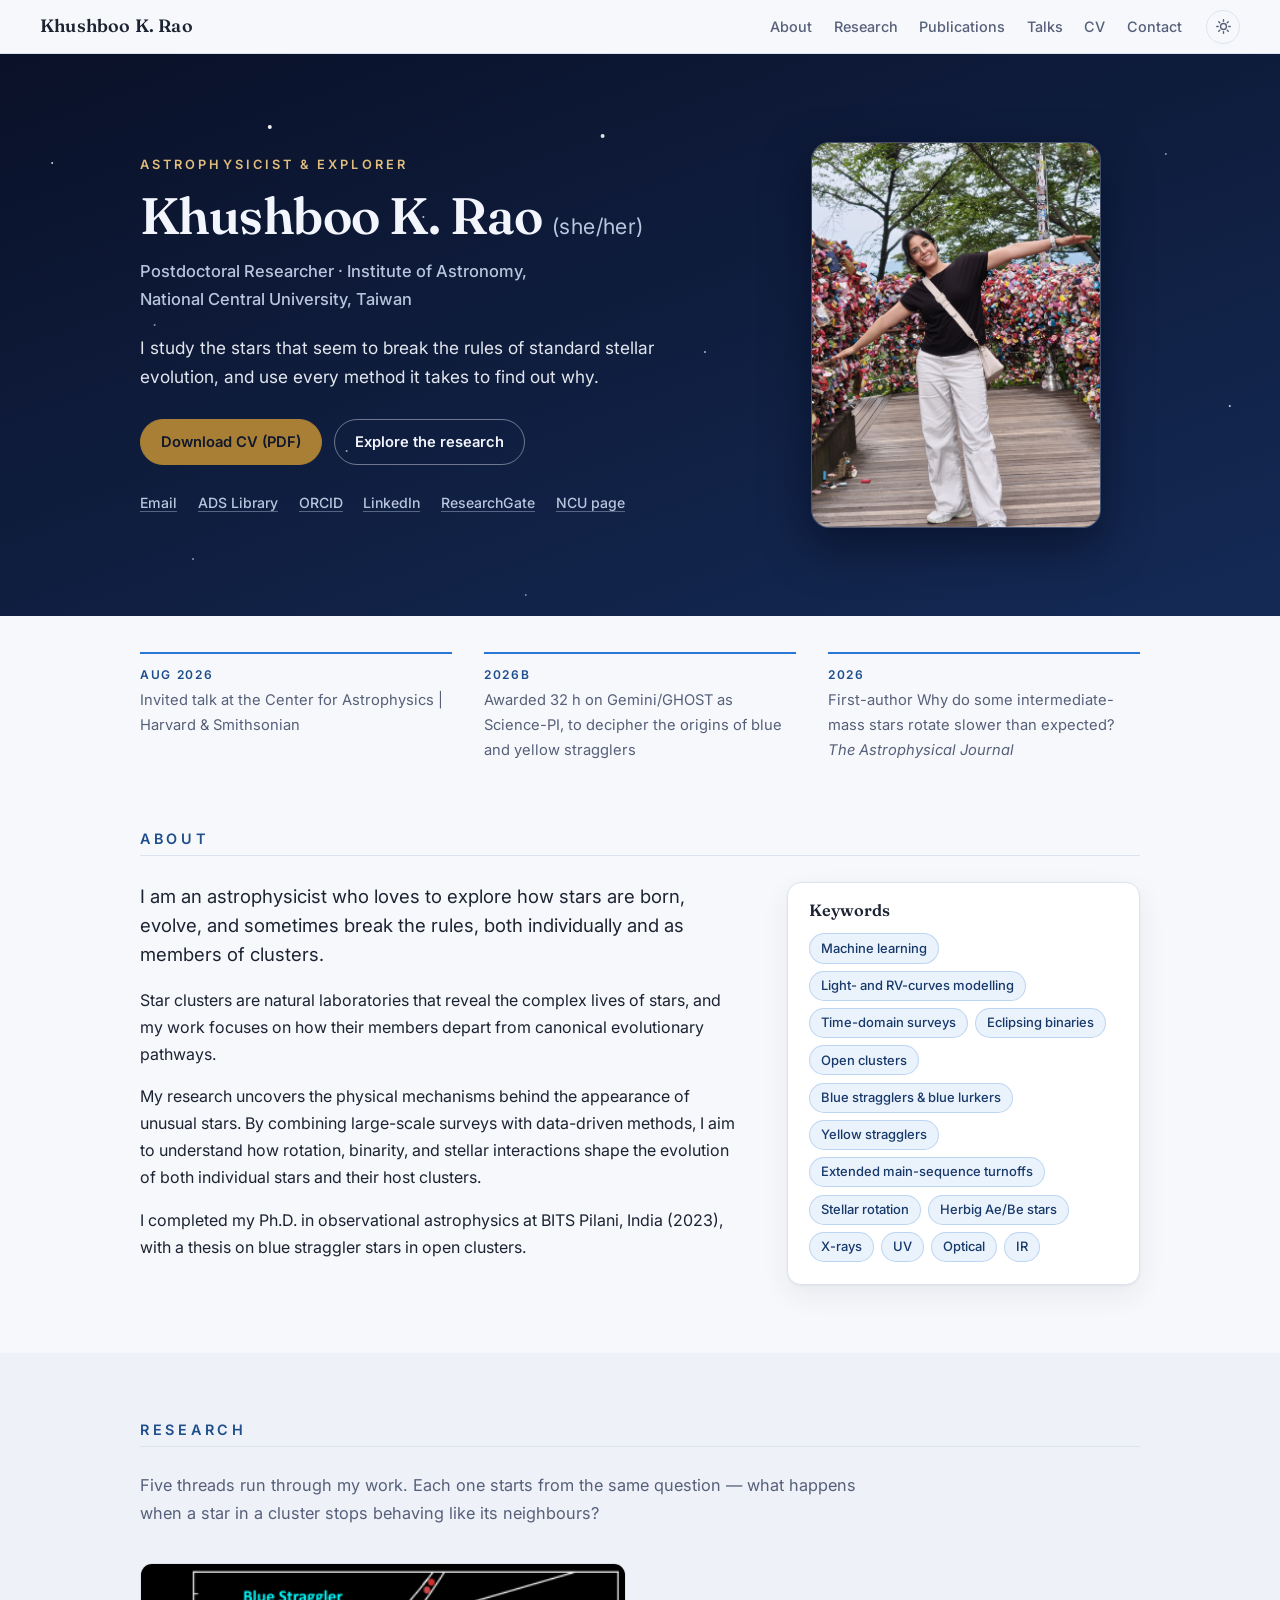
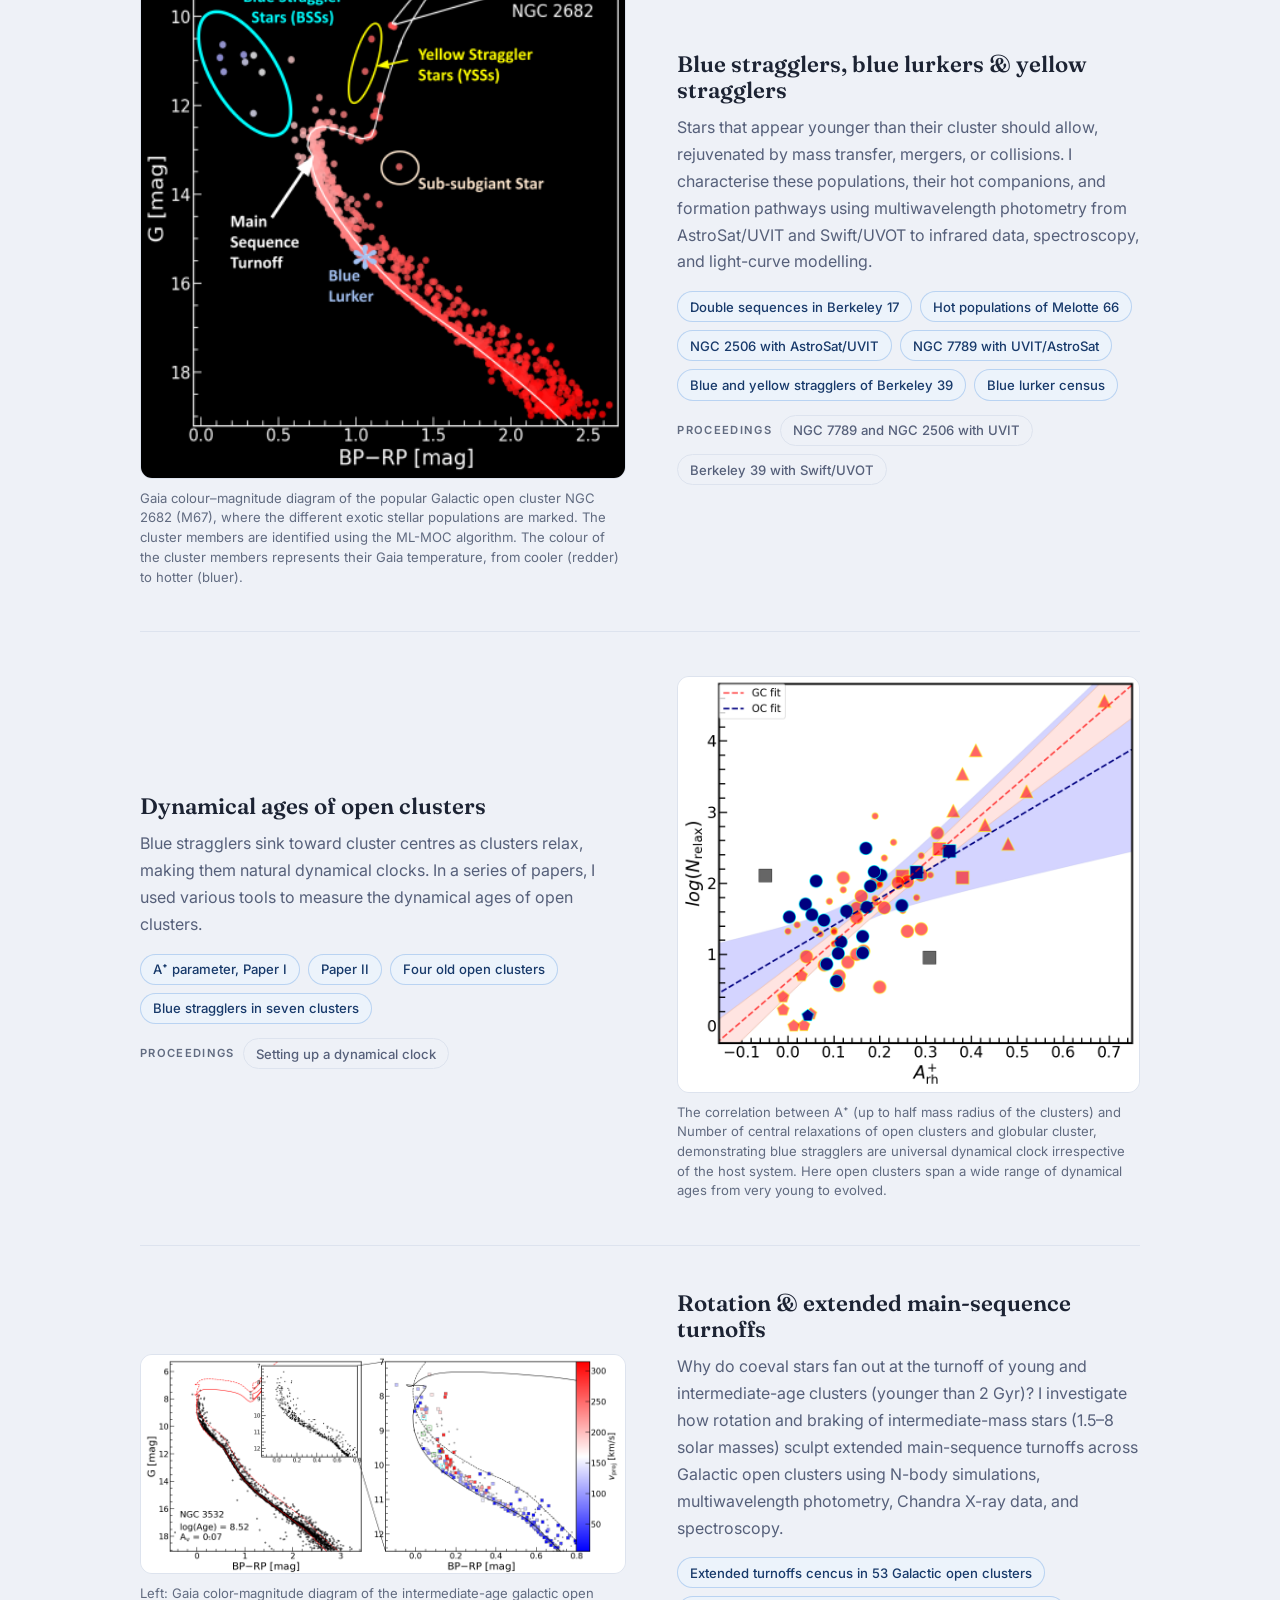
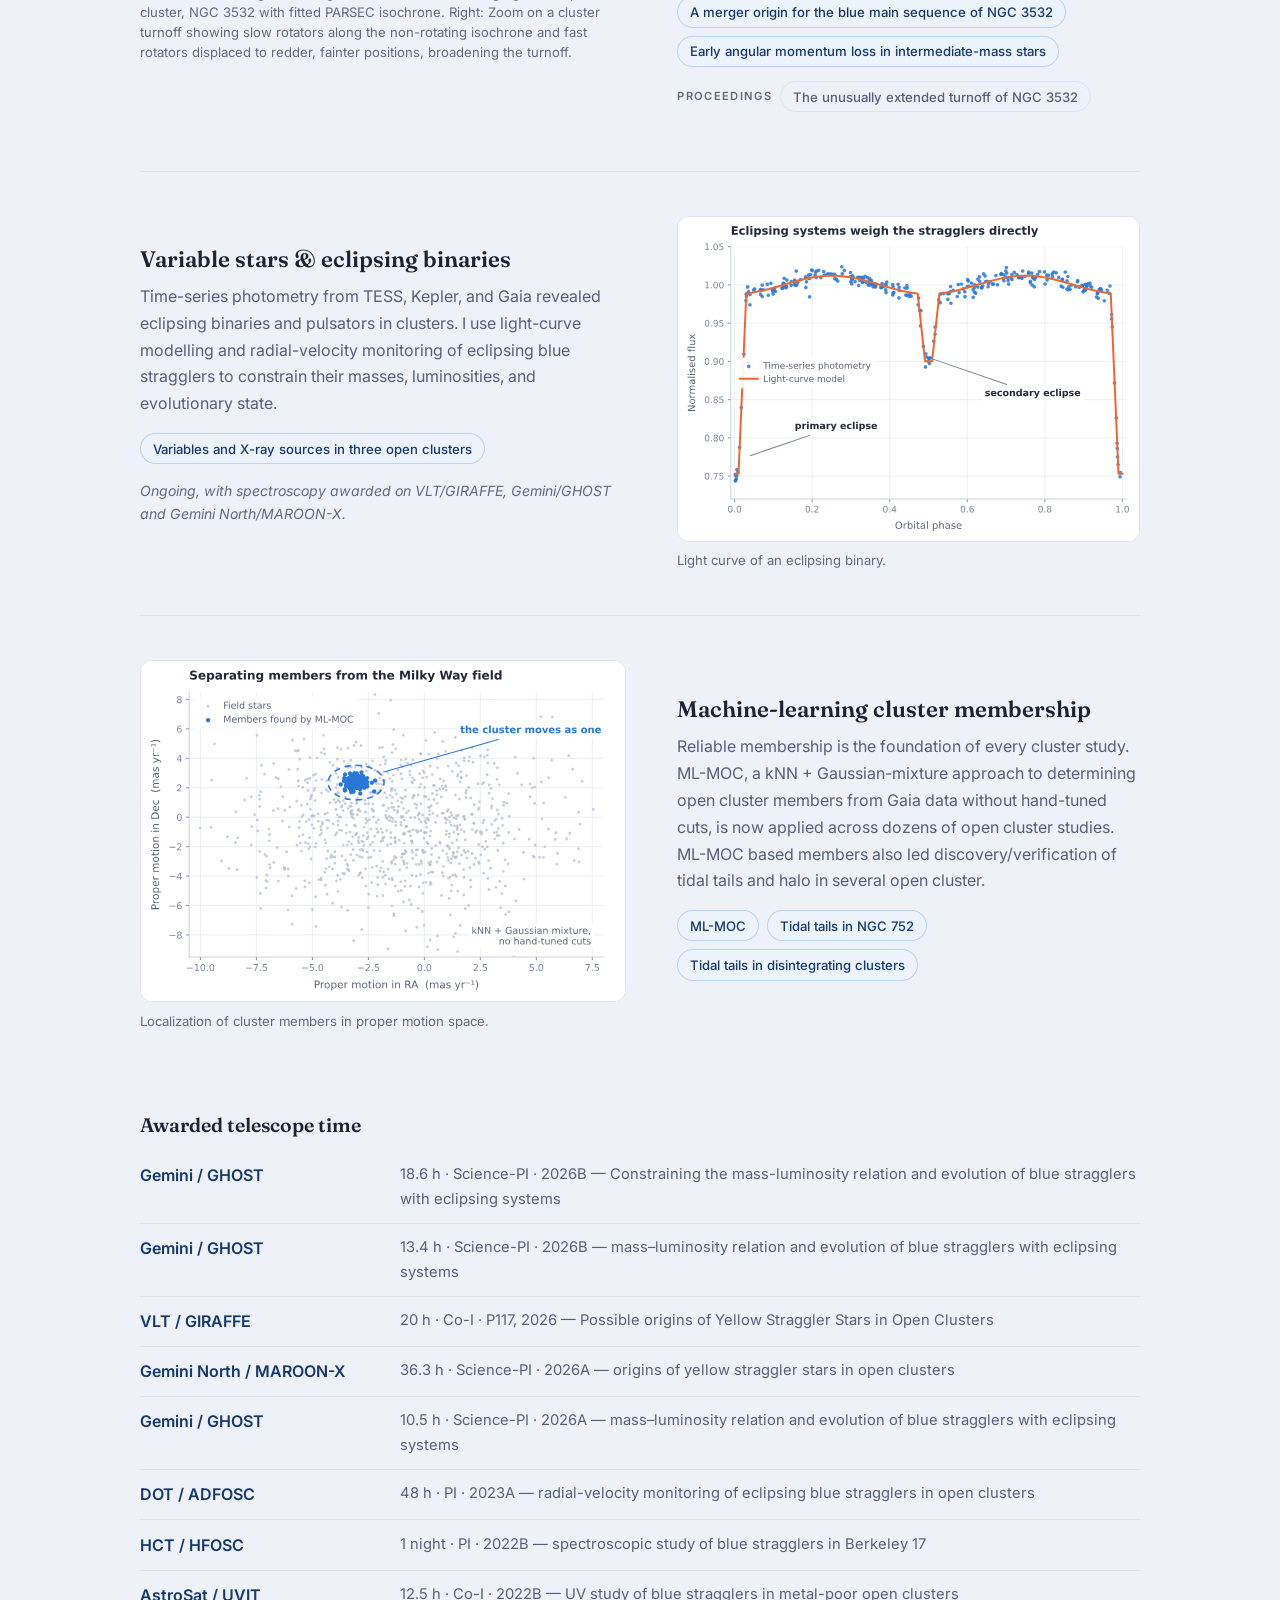
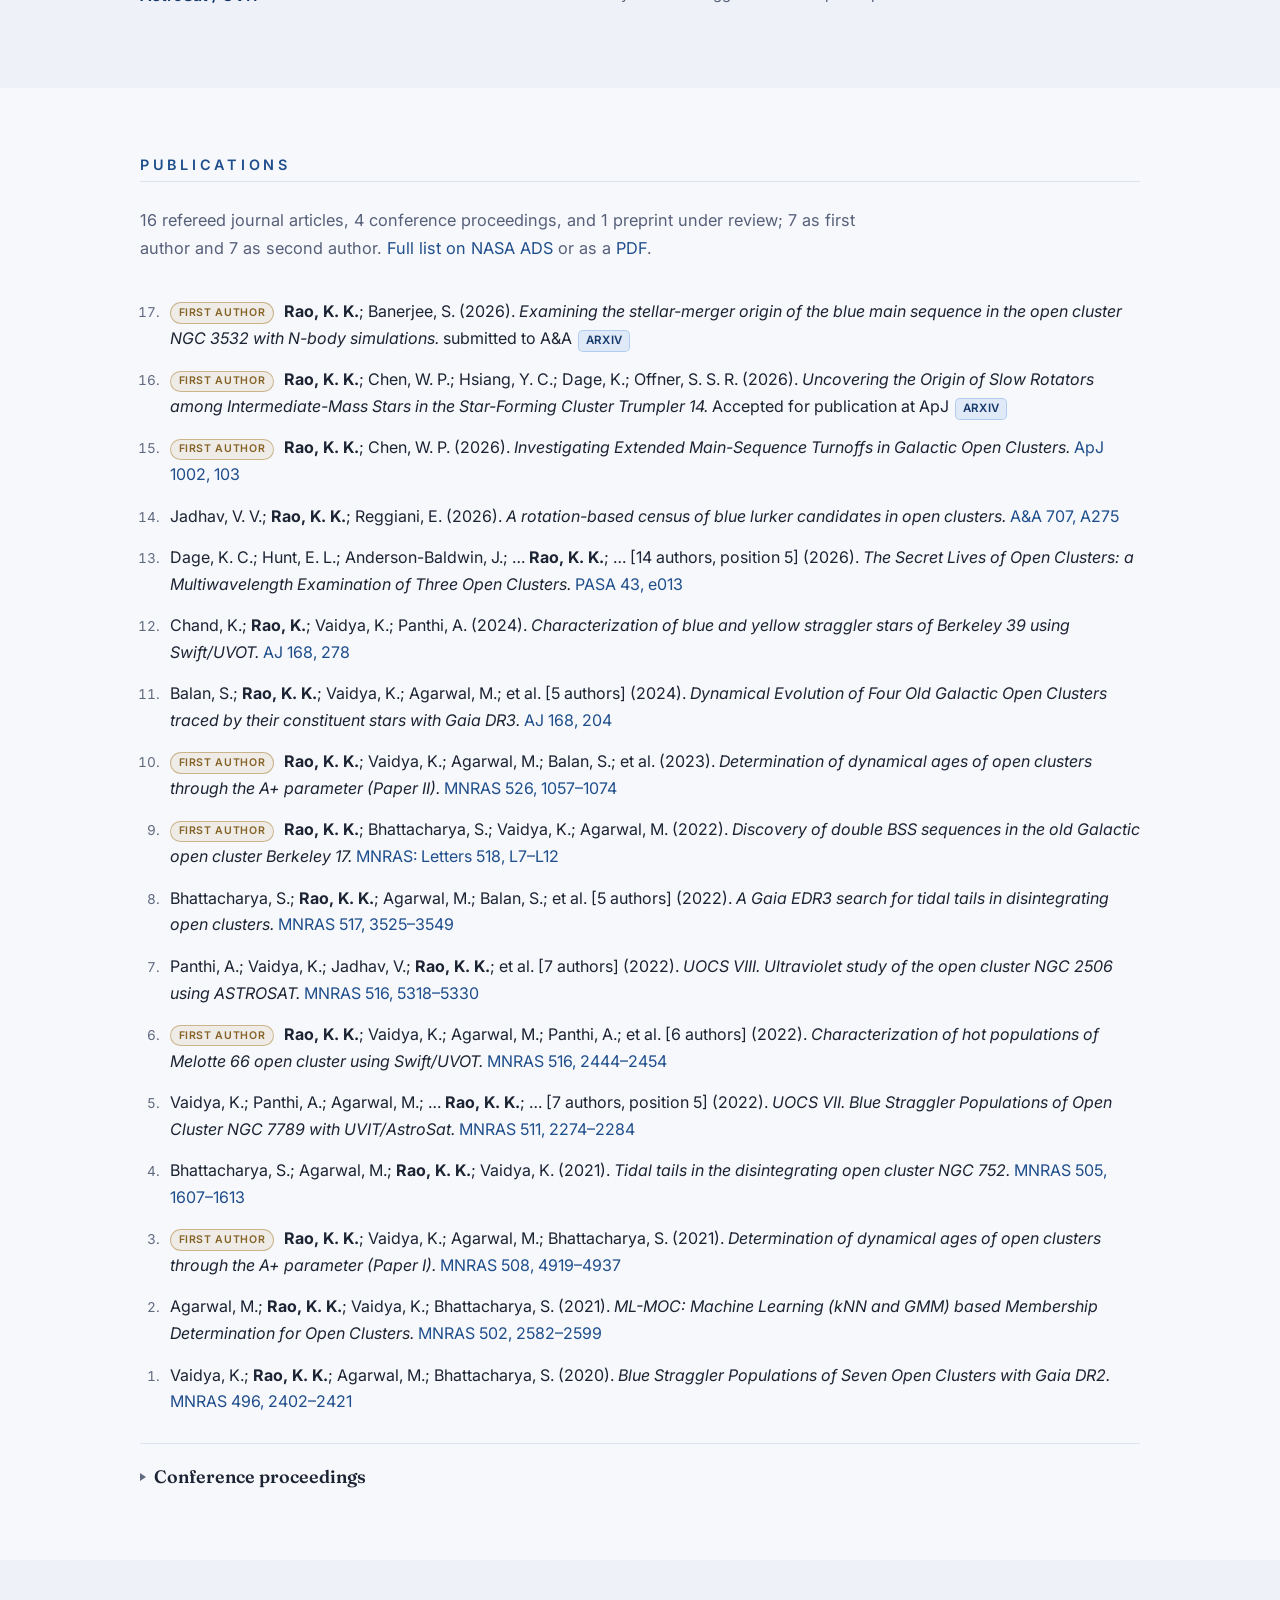
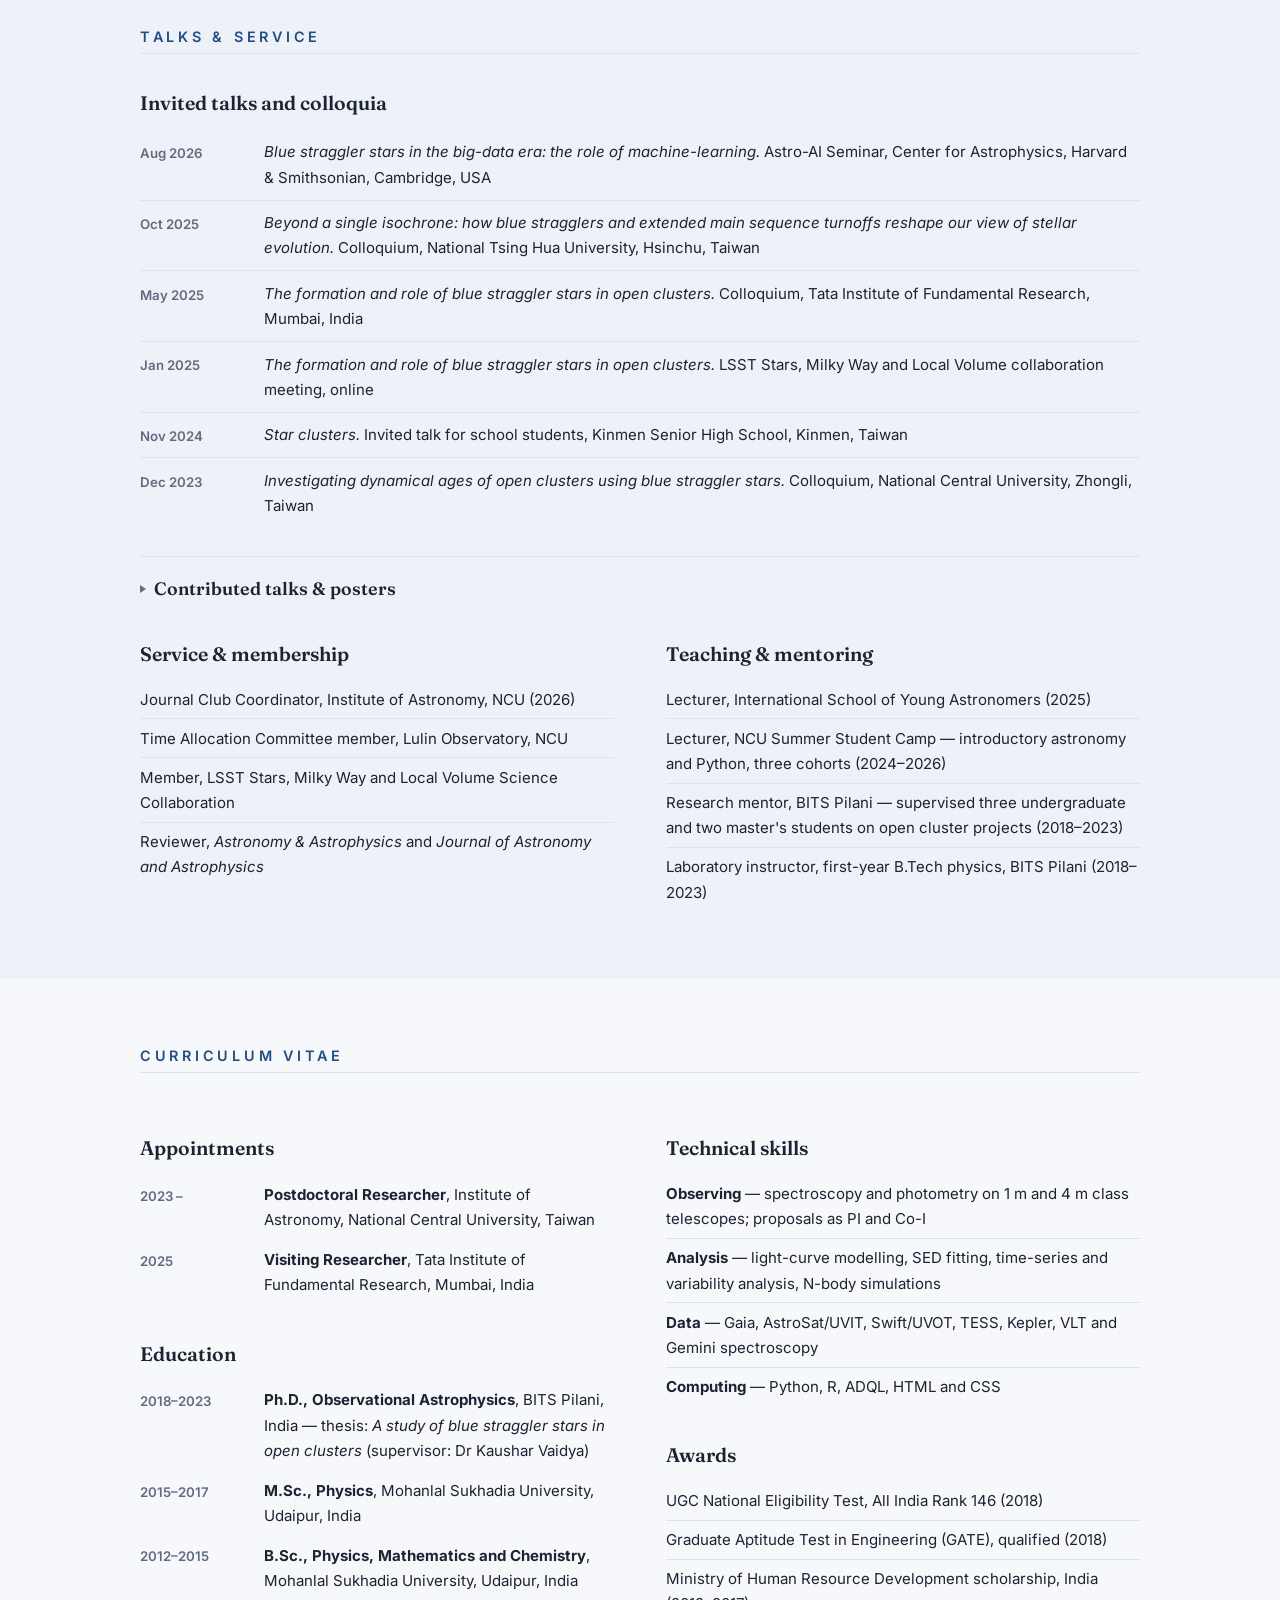
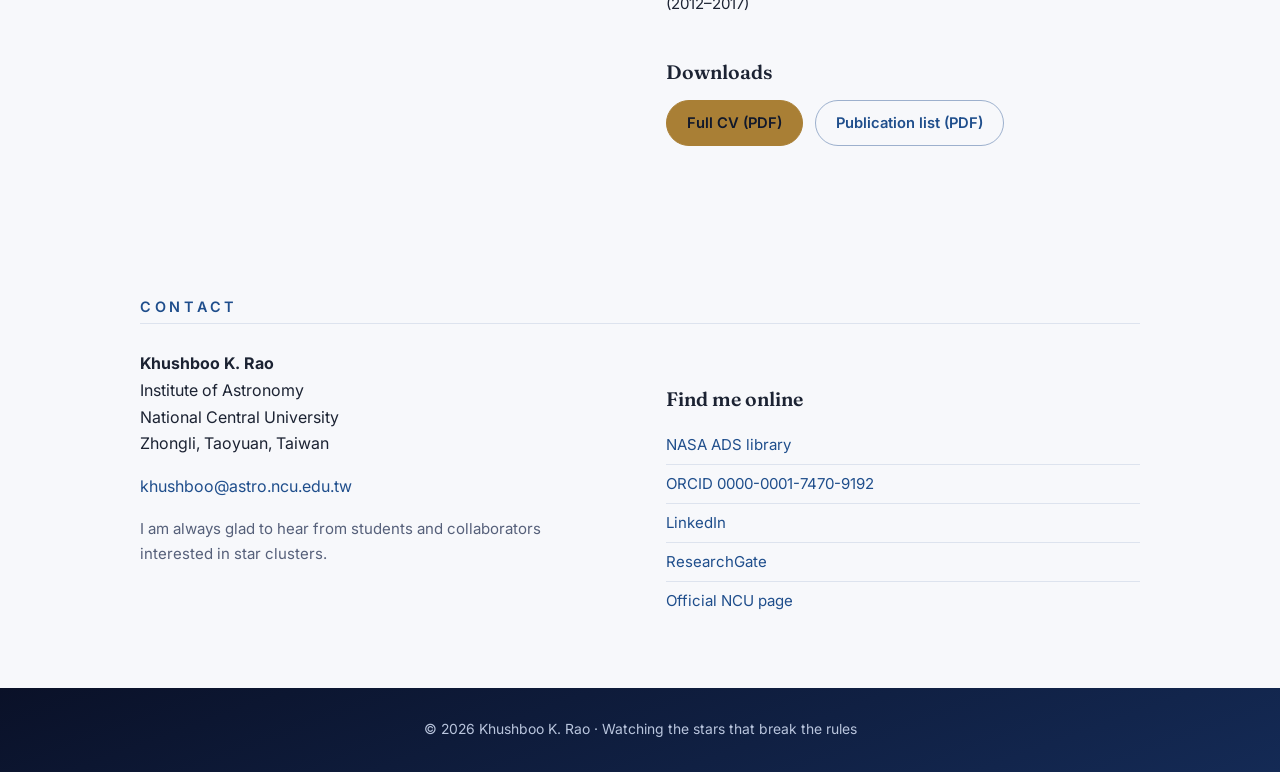
==== index.html @ dfb8fd38 "Update site" ====
<!DOCTYPE html>
<html lang="en">

<head>
    <meta charset="UTF-8">
    <meta name="viewport" content="width=device-width, initial-scale=1.0">
    <title>Khushboo K. Rao — Astrophysicist</title>
    <meta name="description"
        content="Khushboo K. Rao is a postdoctoral researcher at the Institute of Astronomy, National Central University, Taiwan, studying blue stragglers, stellar rotation, and the dynamical evolution of open star clusters.">
    <meta property="og:title" content="Khushboo K. Rao — Astrophysicist">
    <meta property="og:description"
        content="Postdoctoral researcher studying unusual stellar populations in open clusters with photometry, spectroscopy, time-series data, and machine learning.">
    <meta property="og:type" content="website">
    <meta property="og:image" content="images/profile.jpg">
    <link rel="icon"
        href="data:image/svg+xml,%3Csvg xmlns='http://www.w3.org/2000/svg' viewBox='0 0 100 100'%3E%3Ctext y='.9em' font-size='90'%3E%E2%9C%A6%3C/text%3E%3C/svg%3E">
    <link rel="preconnect" href="https://fonts.googleapis.com">
    <link rel="preconnect" href="https://fonts.gstatic.com" crossorigin>
    <link
        href="https://fonts.googleapis.com/css2?family=Fraunces:opsz,wght@9..144,400;9..144,500;9..144,600;9..144,700&family=Inter:wght@400;500;600&display=swap"
        rel="stylesheet">
    <link rel="stylesheet" href="css/style.css">
    <script>
        // Apply the saved colour scheme before first paint to avoid a flash.
        (function () {
            try {
                var t = localStorage.getItem("theme");
                if (t === "dark" || t === "light") document.documentElement.dataset.theme = t;
            } catch (e) { }
        })();
    </script>
</head>

<body>

    <a class="skip-link" href="#main">Skip to content</a>

    <header class="site-header">
        <a class="brand" href="#top">Khushboo K. Rao</a>
        <nav aria-label="Main navigation">
            <ul>
                <li><a href="#about">About</a></li>
                <li><a href="#research">Research</a></li>
                <li><a href="#publications">Publications</a></li>
                <li><a href="#talks">Talks</a></li>
                <li><a href="#cv">CV</a></li>
                <li><a href="#contact">Contact</a></li>
            </ul>
        </nav>
        <button class="theme-toggle" type="button" aria-label="Switch between light and dark theme">
            <span class="theme-toggle-icon" aria-hidden="true"></span>
        </button>
    </header>

    <main id="main">

        <!-- ============ HERO ============ -->
        <section class="hero" id="top">
            <div class="hero-inner">
                <div class="hero-text">
                    <p class="hero-kicker">Astrophysicist &amp; Explorer </p>
                    <h1>Khushboo K.&nbsp;Rao <span class="pronouns">(she/her)</span></h1>
                    <p class="hero-role">Postdoctoral Researcher · Institute of Astronomy,<br>
                        National Central University, Taiwan</p>
                    <p class="hero-tagline">
                        I study the stars that seem to break the rules of standard stellar
                        evolution, and use every method it takes to find out why.
                    </p>
                    <div class="hero-actions">
                        <a class="btn btn-primary" href="CV_Khushboo_K_Rao_2026.pdf">Download CV (PDF)</a>
                        <a class="btn btn-ghost" href="#research">Explore the research</a>
                    </div>
                    <ul class="hero-links">
                        <li><a href="mailto:khushboo@astro.ncu.edu.tw">Email</a></li>
                        <li><a href="https://ui.adsabs.harvard.edu/user/libraries/Nw-kWH2KRSO7cpqswQE3GQ">ADS
                                Library</a></li>
                        <li><a href="https://orcid.org/0000-0001-7470-9192">ORCID</a></li>
                        <li><a href="https://www.linkedin.com/in/khushboo-k-rao-787049225/">LinkedIn</a></li>
                        <li><a href="https://www.researchgate.net/profile/Khushboo-K-Rao">ResearchGate</a></li>
                        <li><a href="https://www.astro.ncu.edu.tw/people/researcher_bio_e.php?id=26">NCU page</a></li>
                    </ul>
                </div>
                <figure class="hero-photo">
                    <img src="images/kk2.jpg" alt="Portrait of Khushboo K. Rao" width="760" height="950">
                </figure>
            </div>
        </section>

        <!-- ============ RECENT ============ -->
        <section class="recent" aria-label="Recent highlights">
            <ol class="recent-list">
                <li>
                    <span class="recent-date">Aug 2026</span>
                    <span class="recent-body">Invited talk at the Center for Astrophysics |
                        Harvard &amp; Smithsonian</span>
                </li>
                <li>
                    <span class="recent-date">2026B</span>
                    <span class="recent-body">Awarded 32 h on Gemini/GHOST as Science-PI,
                        to decipher the origins of blue and yellow stragglers</span>
                </li>
                <li>
                    <span class="recent-date">2026</span>
                    <span class="recent-body">First-author Why do some intermediate-mass stars rotate slower than expected? <em>The Astrophysical Journal</em></span>
                </li>
            </ol>
        </section>

        <!-- ============ ABOUT ============ -->
        <section id="about" class="section">
            <h2>About</h2>
            <div class="about-grid">
                <div class="about-prose">
                    <p class="lede">
                        I am an astrophysicist who loves to explore how stars are born, evolve, and
                        sometimes break the rules, both individually and as members of clusters.
                    </p>
                    <p>
                        Star clusters are natural laboratories that reveal the complex lives of
                        stars, and my work focuses on how their members depart from canonical
                        evolutionary pathways.
                    </p>
                    <p>
                        My research uncovers the physical mechanisms behind the appearance of unusual stars. By combining large-scale surveys
                        with data-driven methods, I aim to understand how rotation, binarity, and
                        stellar interactions shape the evolution of both individual stars and their
                        host clusters.
                    </p>
                    <p>
                        I completed my Ph.D. in observational astrophysics at BITS Pilani, India
                        (2023), with a thesis on blue straggler stars in open clusters.
                    </p>
                </div>
                <div class="keywords" aria-label="Research keywords">
                    <h3>Keywords</h3>
                    <ul>
                        <li>Machine learning</li>
                        <li>Light- and RV-curves modelling</li>
                        <li>Time-domain surveys</li>
                        <li>Eclipsing binaries</li>
                        <li>Open clusters</li>
                        <li>Blue stragglers &amp; blue lurkers</li>
                        <li>Yellow stragglers</li>
                        <li>Extended main-sequence turnoffs</li>
                        <li>Stellar rotation</li>
                        <li>Herbig Ae/Be stars</li>
                        <li>X-rays</li>
                        <li>UV</li>
                        <li>Optical</li>
                        <li>IR</li>
                    </ul>
                </div>
            </div>
        </section>

        <!-- ============ RESEARCH ============ -->
        <section id="research" class="section section-alt">
            <h2>Research</h2>
            <p class="section-lead">
                Five threads run through my work. Each one starts from the same question — what
                happens when a star in a cluster stops behaving like its neighbours?
            </p>

            <article class="research-item">
                <figure class="research-figure">
                    <picture>
                        <source data-dark srcset="images/figures/cluster_cmd.png"
                            media="(prefers-color-scheme: dark)">
                        <img src="images/figures/cluster_cmd.png" loading="lazy"
                            width="384" height="408"
                            alt="Gaia colour–magnitude diagram of the open cluster NGC 2682 (M67), with the blue stragglers, yellow stragglers, a blue lurker, a sub-subgiant star and the main-sequence turnoff labelled.">
                    </picture>
                    <figcaption>Gaia colour–magnitude diagram of the popular Galactic open cluster NGC 2682 (M67), where the different exotic stellar populations are marked. The cluster members are identified using the ML-MOC algorithm. The colour of the cluster members represents their Gaia temperature, from cooler (redder) to hotter (bluer).</figcaption>
                </figure>
                <div class="research-body">
                    <h3>Blue stragglers, blue lurkers &amp; yellow stragglers</h3>
                    <p>
                        Stars that appear younger than their cluster should allow, rejuvenated by
                        mass transfer, mergers, or collisions. I characterise these populations,
                        their hot companions, and formation pathways using multiwavelength
                        photometry from AstroSat/UVIT and Swift/UVOT to infrared data, spectroscopy,
                        and light-curve modelling.
                    </p>
                    <p class="research-links">
                        <a href="https://doi.org/10.1093/mnrasl/slac122">Double sequences in Berkeley 17</a>
                        <a href="https://doi.org/10.1093/mnras/stac2241">Hot populations of Melotte 66</a>
                        <a href="https://doi.org/10.1093/mnras/stac2421">NGC 2506 with AstroSat/UVIT</a>
                        <a href="https://doi.org/10.1093/mnras/stac207">NGC 7789 with UVIT/AstroSat</a>
                        <a href="https://doi.org/10.3847/1538-3881/ad85d2">Blue and yellow stragglers of
                            Berkeley 39</a>
                        <a href="https://doi.org/10.1051/0004-6361/202558188">Blue lurker census</a>
                    </p>
                    <p class="research-links research-links-conf">
                        <span class="research-links-label">Proceedings</span>
                        <a href="https://popups.uliege.be/0037-9565/index.php?id=11667">NGC 7789 and NGC 2506
                            with UVIT</a>
                        <a href="https://arxiv.org/abs/2308.06195">Berkeley 39 with Swift/UVOT</a>
                    </p>
                </div>
            </article>

            <article class="research-item">
                <figure class="research-figure">
                    <picture>
                        <source data-dark srcset="images/figures/A_plus_ref-vs-log_N_trc_paper_plot.png"
                            media="(prefers-color-scheme: dark)">
                        <img src="images/figures/A_plus_ref-vs-log_N_trc_paper_plot.png" loading="lazy"
                            alt="Cumulative radial distributions of blue stragglers and a reference population, with the area between the two curves shaded to show the A-plus parameter.">
                    </picture>
                    <figcaption>The correlation between A⁺ (up to half mass radius of the clusters) and Number of central relaxations of open clusters and globular cluster, demonstrating blue stragglers are universal dynamical clock irrespective of the host system. Here open clusters span a wide range of dynamical ages from very young to evolved.</figcaption>
                </figure>
                <div class="research-body">
                    <h3>Dynamical ages of open clusters</h3>
                    <p>
                        Blue stragglers sink toward cluster centres as clusters relax, making them
                        natural dynamical clocks. In a series of papers, I used various tools to measure the dynamical ages of open clusters.
                    </p>
                    <p class="research-links">
                        <a href="https://doi.org/10.1093/mnras/stab2894">A⁺ parameter, Paper I</a>
                        <a href="https://doi.org/10.1093/mnras/stad2587">Paper II</a>
                        <a href="https://doi.org/10.3847/1538-3881/ad7a72">Four old open clusters</a>
                        <a href="https://doi.org/10.1093/mnras/staa1667">Blue stragglers in seven
                            clusters</a>
                    </p>
                    <p class="research-links research-links-conf">
                        <span class="research-links-label">Proceedings</span>
                        <a href="https://popups.uliege.be/0037-9565/index.php?id=11676">Setting up a
                            dynamical clock</a>
                    </p>
                </div>
            </article>

            <article class="research-item">
                <figure class="research-figure">
                    <picture>
                        <source data-dark srcset="images/figures/NGC_3532_DR_corr_CMD_inset_multiplot.png"
                            media="(prefers-color-scheme: dark)">
                        <img src="images/figures/NGC_3532_DR_corr_CMD_inset_multiplot.png" loading="lazy"
                            alt="Left: Gaia color-magnitude diagram of the intermediate-age galactic open cluster, NGC 3532 with fitted PARSEC isochrone. Right: Zoom on a cluster turnoff showing slow rotators along the non-rotating isochrone and fast rotators displaced to redder, fainter positions, broadening the turnoff.">
                    </picture>
                    <figcaption>Left: Gaia color-magnitude diagram of the intermediate-age galactic open cluster, NGC 3532 with fitted PARSEC isochrone. Right: Zoom on a cluster turnoff showing slow rotators along the non-rotating isochrone and fast rotators displaced to redder, fainter positions, broadening the turnoff.</figcaption>
                </figure>
                <div class="research-body">
                    <h3>Rotation &amp; extended main-sequence turnoffs</h3>
                    <p>
                        Why do coeval stars fan out at the turnoff of young and intermediate-age
                        clusters (younger than 2 Gyr)? I investigate how rotation and braking of
                        intermediate-mass stars (1.5–8 solar masses) sculpt extended main-sequence
                        turnoffs across Galactic open clusters using N-body simulations,
                        multiwavelength photometry, Chandra X-ray data, and spectroscopy.
                    </p>
                    <p class="research-links">
                        <a href="https://doi.org/10.3847/1538-4357/ae5b9e">Extended turnoffs cencus in 53 Galactic open
                            clusters</a>
                        <a href="https://arxiv.org/abs/2607.18681">A merger origin for the blue main
                            sequence of NGC 3532</a>
			<a href="https://arxiv.org/abs/2609.11053"> Early angular momentum loss in intermediate-mass stars</a>
                    </p>
                    <p class="research-links research-links-conf">
                        <span class="research-links-label">Proceedings</span>
                        <a href="https://arxiv.org/abs/2512.05458">The unusually extended turnoff of
                            NGC 3532</a>
                    </p>
                </div>
            </article>

            <article class="research-item">
                <figure class="research-figure">
                    <picture>
                        <source data-dark srcset="images/figures/eclipse-dark.svg"
                            media="(prefers-color-scheme: dark)">
                        <img src="images/figures/eclipse-light.svg" loading="lazy"
                            alt="Phase-folded light curve of an eclipsing binary showing a deep primary eclipse, a shallower secondary eclipse, and a fitted model.">
                    </picture>
                    <figcaption>Light curve of an eclipsing binary.</figcaption>
                </figure>
                <div class="research-body">
                    <h3>Variable stars &amp; eclipsing binaries</h3>
                    <p>
                        Time-series photometry from TESS, Kepler, and Gaia revealed eclipsing
                        binaries and pulsators in clusters. I use light-curve modelling and
                        radial-velocity monitoring of eclipsing blue stragglers to constrain their
                        masses, luminosities, and evolutionary state.
                    </p>
                    <p class="research-links">
                        <a href="https://doi.org/10.1017/pasa.2026.10150">Variables and X-ray sources in
                            three open clusters</a>
                    </p>
                    <p class="research-note">
                        Ongoing, with spectroscopy awarded on VLT/GIRAFFE, Gemini/GHOST and
                        Gemini North/MAROON-X.
                    </p>
                </div>
            </article>

            <article class="research-item">
                <figure class="research-figure">
                    <picture>
                        <source data-dark srcset="images/figures/membership-dark.svg"
                            media="(prefers-color-scheme: dark)">
                        <img src="images/figures/membership-light.svg" loading="lazy"
                            alt="Proper-motion diagram in which a tight clump of cluster members is separated from a broad scatter of Milky Way field stars.">
                    </picture>
                    <figcaption>Localization of cluster members in proper motion space.
                    </figcaption>
                </figure>
                <div class="research-body">
                    <h3>Machine-learning cluster membership</h3>
                    <p>
                        Reliable membership is the foundation of every cluster study. ML-MOC, a
                        kNN + Gaussian-mixture approach to determining open cluster members from
                        Gaia data without hand-tuned cuts, is now applied across dozens of open cluster
                        studies. ML-MOC based members also led discovery/verification of tidal
                        tails and halo in several open cluster.
                    </p>
                    <p class="research-links">
                        <a href="https://doi.org/10.1093/mnras/stab118">ML-MOC</a>
                        <a href="https://doi.org/10.1093/mnras/stab1404">Tidal tails in NGC 752</a>
                        <a href="https://doi.org/10.1093/mnras/stac2906">Tidal tails in disintegrating
                            clusters</a>
                    </p>
                </div>
            </article>

            <h3 class="subheading">Awarded telescope time</h3>
            <ul class="telescope-list">
                <li>
                    <span class="tel-facility">Gemini / GHOST</span>
                    <span class="tel-detail">18.6 h · Science-PI · 2026B — Constraining the mass-luminosity relation and evolution of blue stragglers with eclipsing systems </span>
                </li>
                <li>
                    <span class="tel-facility">Gemini / GHOST</span>
                    <span class="tel-detail">13.4 h · Science-PI · 2026B — mass–luminosity relation and evolution of
                        blue stragglers with eclipsing systems</span>
                </li>
                <li>
                    <span class="tel-facility">VLT / GIRAFFE</span>
                    <span class="tel-detail">20 h · Co-I · P117, 2026 — Possible origins of Yellow Straggler Stars in Open Clusters </span>
                </li>
                <li>
                    <span class="tel-facility">Gemini North / MAROON-X</span>
                    <span class="tel-detail">36.3 h · Science-PI · 2026A — origins of yellow straggler stars in open
                        clusters</span>
                </li>
                <li>
                    <span class="tel-facility">Gemini / GHOST</span>
                    <span class="tel-detail">10.5 h · Science-PI · 2026A — mass–luminosity relation and evolution of
                        blue stragglers with eclipsing systems</span>
                </li>
                <li>
                    <span class="tel-facility">DOT / ADFOSC</span>
                    <span class="tel-detail">48 h · PI · 2023A — radial-velocity monitoring of eclipsing blue
                        stragglers in open clusters</span>
                </li>
                <li>
                    <span class="tel-facility">HCT / HFOSC</span>
                    <span class="tel-detail">1 night · PI · 2022B — spectroscopic study of blue stragglers in
                        Berkeley 17</span>
                </li>
                <li>
                    <span class="tel-facility">AstroSat / UVIT</span>
                    <span class="tel-detail">12.5 h · Co-I · 2022B — UV study of blue stragglers in metal-poor open
                        clusters</span>
                </li>
            </ul>
        </section>

        <!-- ============ PUBLICATIONS ============ -->
        <section id="publications" class="section">
            <h2>Publications</h2>
            <p class="section-lead">
                16 refereed journal articles, 4 conference proceedings, and 1 preprint under
                review; 7 as first author and 7 as second author.
                <a href="https://ui.adsabs.harvard.edu/user/libraries/Nw-kWH2KRSO7cpqswQE3GQ">Full list on NASA ADS</a>
                or as a <a href="Khushboo_List_of_Publications.pdf">PDF</a>.
            </p>

            <ol class="publist" reversed>
                <li><span class="firstauthor-badge">first author</span>
                    <strong>Rao, K. K.</strong>; Banerjee, S. (2026).
                    <em>Examining the stellar-merger origin of the blue main sequence in the open cluster
                        NGC 3532 with N-body simulations.</em>
                    submitted to A&A <a class="pub-link" href="https://arxiv.org/abs/2607.18681">arXiv</a>
                </li>
		<li><span class="firstauthor-badge">first author</span>
                    <strong>Rao, K. K.</strong>; Chen, W. P.; Hsiang, Y. C.; Dage, K.; Offner, S. S. R. (2026).
                    <em>Uncovering the Origin of Slow Rotators among Intermediate-Mass Stars in the Star-Forming Cluster Trumpler 14.</em>
                    Accepted for publication at ApJ <a class="pub-link" href="https://arxiv.org/abs/2609.11053">arXiv</a>
                </li>
                <li><span class="firstauthor-badge">first author</span>
                    <strong>Rao, K. K.</strong>; Chen, W. P. (2026).
                    <em>Investigating Extended Main-Sequence Turnoffs in Galactic Open Clusters.</em>
                    <a href="https://doi.org/10.3847/1538-4357/ae5b9e">ApJ 1002, 103</a>
                </li>
                <li>Jadhav, V. V.; <strong>Rao, K. K.</strong>; Reggiani, E. (2026).
                    <em>A rotation-based census of blue lurker candidates in open clusters.</em>
                    <a href="https://doi.org/10.1051/0004-6361/202558188">A&amp;A 707, A275</a>
                </li>
                <li>Dage, K. C.; Hunt, E. L.; Anderson-Baldwin, J.; … <strong>Rao, K. K.</strong>; …
                    [14 authors, position 5] (2026).
                    <em>The Secret Lives of Open Clusters: a Multiwavelength Examination of Three Open
                        Clusters.</em> <a href="https://doi.org/10.1017/pasa.2026.10150">PASA 43, e013</a>
                </li>
                <li>Chand, K.; <strong>Rao, K.</strong>; Vaidya, K.; Panthi, A. (2024).
                    <em>Characterization of blue and yellow straggler stars of Berkeley 39 using
                        Swift/UVOT.</em> <a href="https://doi.org/10.3847/1538-3881/ad85d2">AJ 168, 278</a>
                </li>
                <li>Balan, S.; <strong>Rao, K. K.</strong>; Vaidya, K.; Agarwal, M.; et al. [5 authors] (2024).
                    <em>Dynamical Evolution of Four Old Galactic Open Clusters traced by their constituent
                        stars with Gaia DR3.</em> <a href="https://doi.org/10.3847/1538-3881/ad7a72">AJ 168, 204</a>
                </li>
                <li><span class="firstauthor-badge">first author</span>
                    <strong>Rao, K. K.</strong>; Vaidya, K.; Agarwal, M.; Balan, S.; et al. (2023).
                    <em>Determination of dynamical ages of open clusters through the A+ parameter
                        (Paper II).</em> <a href="https://doi.org/10.1093/mnras/stad2587">MNRAS 526, 1057–1074</a>
                </li>
                <li><span class="firstauthor-badge">first author</span>
                    <strong>Rao, K. K.</strong>; Bhattacharya, S.; Vaidya, K.; Agarwal, M. (2022).
                    <em>Discovery of double BSS sequences in the old Galactic open cluster
                        Berkeley 17.</em> <a href="https://doi.org/10.1093/mnrasl/slac122">MNRAS: Letters 518, L7–L12</a>
                </li>
                <li>Bhattacharya, S.; <strong>Rao, K. K.</strong>; Agarwal, M.; Balan, S.; et al. [5 authors] (2022).
                    <em>A Gaia EDR3 search for tidal tails in disintegrating open clusters.</em>
                    <a href="https://doi.org/10.1093/mnras/stac2906">MNRAS 517, 3525–3549</a>
                </li>
                <li>Panthi, A.; Vaidya, K.; Jadhav, V.; <strong>Rao, K. K.</strong>; et al. [7 authors] (2022).
                    <em>UOCS VIII. Ultraviolet study of the open cluster NGC 2506 using ASTROSAT.</em>
                    <a href="https://doi.org/10.1093/mnras/stac2421">MNRAS 516, 5318–5330</a>
                </li>
                <li><span class="firstauthor-badge">first author</span>
                    <strong>Rao, K. K.</strong>; Vaidya, K.; Agarwal, M.; Panthi, A.; et al. [6 authors] (2022).
                    <em>Characterization of hot populations of Melotte 66 open cluster using
                        Swift/UVOT.</em> <a href="https://doi.org/10.1093/mnras/stac2241">MNRAS 516, 2444–2454</a>
                </li>
                <li>Vaidya, K.; Panthi, A.; Agarwal, M.; … <strong>Rao, K. K.</strong>; … [7 authors, position 5]
                    (2022).
                    <em>UOCS VII. Blue Straggler Populations of Open Cluster NGC 7789 with
                        UVIT/AstroSat.</em> <a href="https://doi.org/10.1093/mnras/stac207">MNRAS 511, 2274–2284</a>
                </li>
                <li>Bhattacharya, S.; Agarwal, M.; <strong>Rao, K. K.</strong>; Vaidya, K. (2021).
                    <em>Tidal tails in the disintegrating open cluster NGC 752.</em>
                    <a href="https://doi.org/10.1093/mnras/stab1404">MNRAS 505, 1607–1613</a>
                </li>
                <li><span class="firstauthor-badge">first author</span>
                    <strong>Rao, K. K.</strong>; Vaidya, K.; Agarwal, M.; Bhattacharya, S. (2021).
                    <em>Determination of dynamical ages of open clusters through the A+ parameter
                        (Paper I).</em> <a href="https://doi.org/10.1093/mnras/stab2894">MNRAS 508, 4919–4937</a>
                </li>
                <li>Agarwal, M.; <strong>Rao, K. K.</strong>; Vaidya, K.; Bhattacharya, S. (2021).
                    <em>ML-MOC: Machine Learning (kNN and GMM) based Membership Determination for Open
                        Clusters.</em> <a href="https://doi.org/10.1093/mnras/stab118">MNRAS 502, 2582–2599</a>
                </li>
                <li>Vaidya, K.; <strong>Rao, K. K.</strong>; Agarwal, M.; Bhattacharya, S. (2020).
                    <em>Blue Straggler Populations of Seven Open Clusters with Gaia DR2.</em>
                    <a href="https://doi.org/10.1093/mnras/staa1667">MNRAS 496, 2402–2421</a>
                </li>
            </ol>

            <details class="pub-details">
                <summary><span class="summary-label">Conference proceedings</span></summary>
                <ol class="publist" reversed>
                    <li><strong>Rao, K. K.</strong>; Chen, W. (2025).
                        <em>Investigating Unusually Extended Main Sequence Turnoff of the Galactic Open
                            Cluster NGC 3532.</em> IAU MODEST conference, submitted
                        <a class="pub-link" href="https://arxiv.org/abs/2512.05458">arXiv</a>
                    </li>
                    <li>Vaidya K.; et al. (2024).
                        <em>Blue straggler stars of NGC 7789 and NGC 2506 using AstroSat/UVIT.</em>
                        <a href="https://popups.uliege.be/0037-9565/index.php?id=11667">Bulletin de la
                            Société Royale des Sciences de Liège 93, 250–261</a>
                    </li>
                    <li><strong>Rao, K. K.</strong>; et al. (2024).
                        <em>Blue straggler stars: setting up a dynamical clock for open clusters.</em>
                        <a href="https://popups.uliege.be/0037-9565/index.php?id=11676">Bulletin de la
                            Société Royale des Sciences de Liège 93</a>
                    </li>
                    <li>Chand, K.; <strong>Rao, K. K.</strong>; Vaidya, K.; Panthi, A. (2023).
                        <em>Hot Stellar Populations of Berkeley 39 using Swift/UVOT.</em>
                        Bulletin de la Société Royale des Sciences de Liège, 262–272 (2024)
                        <a class="pub-link" href="https://arxiv.org/abs/2308.06195">arXiv</a>
                    </li>
                </ol>
            </details>
        </section>

        <!-- ============ TALKS ============ -->
        <section id="talks" class="section section-alt">
            <h2>Talks &amp; Service</h2>

            <h3 class="subheading">Invited talks and colloquia</h3>
            <ul class="talk-list">
                <li>
                    <span class="talk-date">Aug 2026</span>
                    <span class="talk-body"><em>Blue straggler stars in the big-data era: the role of
                            machine-learning.</em> Astro-AI Seminar, Center for Astrophysics,
                        Harvard &amp; Smithsonian, Cambridge, USA</span>
                </li>
                <li>
                    <span class="talk-date">Oct 2025</span>
                    <span class="talk-body"><em>Beyond a single isochrone: how blue stragglers and extended
                            main sequence turnoffs reshape our view of stellar evolution.</em>
                        Colloquium, National Tsing Hua University, Hsinchu, Taiwan</span>
                </li>
                <li>
                    <span class="talk-date">May 2025</span>
                    <span class="talk-body"><em>The formation and role of blue straggler stars in open
                            clusters.</em> Colloquium, Tata Institute of Fundamental Research, Mumbai,
                        India</span>
                </li>
                <li>
                    <span class="talk-date">Jan 2025</span>
                    <span class="talk-body"><em>The formation and role of blue straggler stars in open
                            clusters.</em> LSST Stars, Milky Way and Local Volume collaboration meeting,
                        online</span>
                </li>
                <li>
                    <span class="talk-date">Nov 2024</span>
                    <span class="talk-body"><em>Star clusters.</em> Invited talk for school students,
                        Kinmen Senior High School, Kinmen, Taiwan</span>
                </li>
                <li>
                    <span class="talk-date">Dec 2023</span>
                    <span class="talk-body"><em>Investigating dynamical ages of open clusters using blue
                            straggler stars.</em> Colloquium, National Central University, Zhongli,
                        Taiwan</span>
                </li>
            </ul>

            <details class="pub-details">
                <summary><span class="summary-label">Contributed talks &amp; posters</span></summary>
                <ul class="talk-list">
                    <li>
                        <span class="talk-date">May 2026</span>
                        <span class="talk-body"><em>Unravelling formation mechanisms of stragglers in open
                                clusters.</em> 44th Meeting of the Astronomical Society of India</span>
                    </li>
                    <li>
                        <span class="talk-date">May 2026</span>
                        <span class="talk-body"><em>Early spin down pathways of intermediate-mass stars in the
                                star-forming cluster Trumpler 14.</em> Asia-Pacific Regional IAU Meeting,
                            Hong Kong</span>
                    </li>
                    <li>
                        <span class="talk-date">Feb 2026</span>
                        <span class="talk-body"><em>Role of high cadence TAOS II time series photometric data in
                                the variability study of open clusters and their exotic populations.</em>
                            TAOS II Workshop, National Central University, Taiwan</span>
                    </li>
                    <li>
                        <span class="talk-date">Jan 2026</span>
                        <span class="talk-body"><em>When fast turns slow: unravelling the rotation puzzle in the
                                young open cluster Trumpler 14.</em> Annual Meeting of the Physical Society
                            of Taiwan, National Chung Cheng University</span>
                    </li>
                    <li>
                        <span class="talk-date">Jan 2025</span>
                        <span class="talk-body"><em>Investigating unusually extended main sequence turnoffs in
                                Galactic open clusters.</em> Annual Meeting of the Physical Society of
                            Taiwan, National Sun Yat-sen University</span>
                    </li>
                    <li>
                        <span class="talk-date">May 2024</span>
                        <span class="talk-body"><em>Detection of hot white dwarf companions of blue stragglers
                                and blue lurkers in Berkeley 31 and Melotte 66.</em> Scientific Assembly of
                            the Astronomical Society of the Republic of China</span>
                    </li>
                    <li>
                        <span class="talk-date">2019–2025</span>
                        <span class="talk-body">Posters at IAU MODEST-25 (Seoul), MODEST-24 (Warsaw), 3rd BINA
                            Workshop (Bhimtal), Gaia Symposium: DR3 and Beyond (Bengaluru), and the
                            37th–40th Annual Meetings of the Astronomical Society of India</span>
                    </li>
                </ul>
            </details>

            <div class="service-grid">
                <div>
                    <h3 class="subheading">Service &amp; membership</h3>
                    <ul class="plain-list">
                        <li>Journal Club Coordinator, Institute of Astronomy, NCU (2026)</li>
                        <li>Time Allocation Committee member, Lulin Observatory, NCU</li>
                        <li>Member, LSST Stars, Milky Way and Local Volume Science Collaboration</li>
                        <li>Reviewer, <em>Astronomy &amp; Astrophysics</em> and
                            <em>Journal of Astronomy and Astrophysics</em></li>
                    </ul>
                </div>
                <div>
                    <h3 class="subheading">Teaching &amp; mentoring</h3>
                    <ul class="plain-list">
                        <li>Lecturer, International School of Young Astronomers (2025)</li>
                        <li>Lecturer, NCU Summer Student Camp — introductory astronomy and Python,
                            three cohorts (2024–2026)</li>
                        <li>Research mentor, BITS Pilani — supervised three undergraduate and two
                            master's students on open cluster projects (2018–2023)</li>
                        <li>Laboratory instructor, first-year B.Tech physics, BITS Pilani
                            (2018–2023)</li>
                    </ul>
                </div>
            </div>
        </section>

        <!-- ============ CV ============ -->
        <section id="cv" class="section">
            <h2>Curriculum Vitae</h2>
            <div class="cv-grid">
                <div>
                    <h3 class="subheading">Appointments</h3>
                    <ul class="timeline">
                        <li>
                            <span class="tl-date">2023 –</span>
                            <span class="tl-body"><strong>Postdoctoral Researcher</strong>, Institute of
                                Astronomy, National Central University, Taiwan</span>
                        </li>
                        <li>
                            <span class="tl-date">2025</span>
                            <span class="tl-body"><strong>Visiting Researcher</strong>, Tata Institute of
                                Fundamental Research, Mumbai, India</span>
                        </li>
                    </ul>
                    <h3 class="subheading">Education</h3>
                    <ul class="timeline">
                        <li>
                            <span class="tl-date">2018–2023</span>
                            <span class="tl-body"><strong>Ph.D., Observational Astrophysics</strong>,
                                BITS Pilani, India — thesis: <em>A study of blue straggler stars in open
                                    clusters</em> (supervisor: Dr Kaushar Vaidya)</span>
                        </li>
                        <li>
                            <span class="tl-date">2015–2017</span>
                            <span class="tl-body"><strong>M.Sc., Physics</strong>, Mohanlal Sukhadia
                                University, Udaipur, India</span>
                        </li>
                        <li>
                            <span class="tl-date">2012–2015</span>
                            <span class="tl-body"><strong>B.Sc., Physics, Mathematics and
                                    Chemistry</strong>, Mohanlal Sukhadia University, Udaipur, India</span>
                        </li>
                    </ul>
                </div>
                <div>
                    <h3 class="subheading">Technical skills</h3>
                    <ul class="plain-list">
                        <li><strong>Observing</strong> — spectroscopy and photometry on 1 m and 4 m
                            class telescopes; proposals as PI and Co-I</li>
                        <li><strong>Analysis</strong> — light-curve modelling, SED fitting,
                            time-series and variability analysis, N-body simulations</li>
                        <li><strong>Data</strong> — Gaia, AstroSat/UVIT, Swift/UVOT, TESS, Kepler,
                            VLT and Gemini spectroscopy</li>
                        <li><strong>Computing</strong> — Python, R, ADQL, HTML and CSS</li>
                    </ul>
                    <h3 class="subheading">Awards</h3>
                    <ul class="plain-list">
                        <li>UGC National Eligibility Test, All India Rank 146 (2018)</li>
                        <li>Graduate Aptitude Test in Engineering (GATE), qualified (2018)</li>
                        <li>Ministry of Human Resource Development scholarship, India (2012–2017)</li>
                    </ul>
                    <h3 class="subheading">Downloads</h3>
                    <p class="cv-downloads">
                        <a class="btn btn-primary" href="CV_Khushboo_K_Rao_2026.pdf">Full CV (PDF)</a>
                        <a class="btn btn-ghost" href="Khushboo_List_of_Publications.pdf">Publication list
                            (PDF)</a>
                    </p>
                </div>
            </div>
        </section>

        <!-- ============ CONTACT ============ -->
        <section id="contact" class="section section-contact">
            <h2>Contact</h2>
            <div class="contact-grid">
                <div>
                    <p>
                        <strong>Khushboo K. Rao</strong><br>
                        Institute of Astronomy<br>
                        National Central University<br>
                        Zhongli, Taoyuan, Taiwan
                    </p>
                    <p>
                        <a href="mailto:khushboo@astro.ncu.edu.tw">khushboo@astro.ncu.edu.tw</a>
                    </p>
                    <p class="contact-note">
                        I am always glad to hear from students and collaborators interested in
                        star clusters.
                    </p>
                </div>
                <div>
                    <h3 class="subheading">Find me online</h3>
                    <ul class="plain-list">
                        <li><a href="https://ui.adsabs.harvard.edu/user/libraries/Nw-kWH2KRSO7cpqswQE3GQ">NASA ADS
                                library</a></li>
                        <li><a href="https://orcid.org/0000-0001-7470-9192">ORCID
                                0000-0001-7470-9192</a></li>
                        <li><a href="https://www.linkedin.com/in/khushboo-k-rao-787049225/">LinkedIn</a></li>
                        <li><a href="https://www.researchgate.net/profile/Khushboo-K-Rao">ResearchGate</a></li>
                        <li><a href="https://www.astro.ncu.edu.tw/people/researcher_bio_e.php?id=26">Official NCU
                                page</a></li>
                    </ul>
                </div>
            </div>
        </section>

    </main>

    <footer class="site-footer">
        <p>© 2026 Khushboo K. Rao · Watching the stars that break the rules</p>
    </footer>

    <script src="js/site.js"></script>
</body>

</html>
---- css/style.css ----
/* ==========================================================================
   Khushboo K. Rao — personal academic website
   Typography: Fraunces (headings) + Inter (body)
   Palette echoes the CV: deep navy headers, hairline rules, warm gold accent.
   The accent blue is the same blue the research figures are drawn in.
   ========================================================================== */

:root {
    color-scheme: light;
    --bg: #f7f8fb;
    --surface: #ffffff;
    --surface-sunken: #eef1f7;
    --text: #1c2333;
    --muted: #56607a;
    --faint: #616b80;
    --navy: #1f4e8c;
    --navy-strong: #17396a;
    --accent: #2a78d6;
    --gold: #a97f35;
    --gold-text: #856226;
    --gold-ink: #10182b;
    --hairline: #dde3ee;
    --card-shadow: 0 1px 2px rgba(23, 37, 66, 0.05), 0 10px 28px rgba(23, 37, 66, 0.07);
    --hero-1: #0a1128;
    --hero-2: #142a55;
    --hero-text: #f2f5fb;
    --hero-muted: #b9c5dd;
    --figure-surface: #ffffff;
}

@media (prefers-color-scheme: dark) {
    :root:not([data-theme="light"]) {
        color-scheme: dark;
        --bg: #0d1420;
        --surface: #162031;
        --surface-sunken: #111a28;
        --text: #e6ebf5;
        --muted: #9aa7bd;
        --faint: #8291a8;
        --navy: #82aade;
        --navy-strong: #a8c5ec;
        --accent: #3987e5;
        --gold: #d3ab63;
        --gold-text: #d3ab63;
        --gold-ink: #0d1420;
        --hairline: #243149;
        --card-shadow: 0 1px 2px rgba(0, 0, 0, 0.4), 0 10px 28px rgba(0, 0, 0, 0.32);
        --figure-surface: #162031;
    }
}

:root[data-theme="dark"] {
    color-scheme: dark;
    --bg: #0d1420;
    --surface: #162031;
    --surface-sunken: #111a28;
    --text: #e6ebf5;
    --muted: #9aa7bd;
    --faint: #8291a8;
    --navy: #82aade;
    --navy-strong: #a8c5ec;
    --accent: #3987e5;
    --gold: #d3ab63;
    --gold-text: #d3ab63;
    --gold-ink: #0d1420;
    --hairline: #243149;
    --card-shadow: 0 1px 2px rgba(0, 0, 0, 0.4), 0 10px 28px rgba(0, 0, 0, 0.32);
    --figure-surface: #162031;
}

* {
    box-sizing: border-box;
}

html {
    scroll-behavior: smooth;
}

@media (prefers-reduced-motion: reduce) {
    html {
        scroll-behavior: auto;
    }
}

body {
    margin: 0;
    background-color: var(--bg);
    color: var(--text);
    font-family: "Inter", -apple-system, BlinkMacSystemFont, "Segoe UI", Roboto,
        "Helvetica Neue", Arial, "PingFang TC", "Microsoft JhengHei", sans-serif;
    font-size: 1rem;
    line-height: 1.68;
    -webkit-font-smoothing: antialiased;
}

h1, h2, h3, h4 {
    font-family: "Fraunces", Georgia, "Times New Roman", serif;
    font-weight: 600;
    line-height: 1.18;
    color: var(--text);
}

a {
    color: var(--navy);
    text-decoration: none;
    border-bottom: 1px solid transparent;
    transition: border-color 120ms ease, color 120ms ease;
}

a:hover,
a:focus-visible {
    border-bottom-color: currentColor;
}

:focus-visible {
    outline: 2px solid var(--accent);
    outline-offset: 3px;
    border-radius: 3px;
}

img {
    max-width: 100%;
    height: auto;
    display: block;
}

.skip-link {
    position: absolute;
    left: -9999px;
    top: 0;
    z-index: 50;
    background: var(--surface);
    color: var(--text);
    padding: 0.6rem 1rem;
    border-radius: 0 0 8px 0;
}

.skip-link:focus {
    left: 0;
}

/* ============ Header / nav ============ */

.site-header {
    position: sticky;
    top: 0;
    z-index: 20;
    display: flex;
    flex-wrap: wrap;
    align-items: center;
    gap: 0.25rem 1.5rem;
    padding: 0.6rem clamp(1rem, 4vw, 2.5rem);
    background-color: color-mix(in srgb, var(--bg) 84%, transparent);
    backdrop-filter: blur(12px);
    -webkit-backdrop-filter: blur(12px);
    border-bottom: 1px solid var(--hairline);
}

.brand {
    font-family: "Fraunces", Georgia, serif;
    font-size: 1.12rem;
    font-weight: 600;
    letter-spacing: 0.01em;
    color: var(--text);
    margin-right: auto;
}

.site-header nav ul {
    list-style: none;
    display: flex;
    flex-wrap: wrap;
    gap: 0.1rem 1.35rem;
    margin: 0;
    padding: 0;
}

.site-header nav a {
    font-size: 0.9rem;
    font-weight: 500;
    color: var(--muted);
}

.site-header nav a:hover,
.site-header nav a:focus-visible {
    color: var(--navy);
    border-bottom-color: var(--navy);
}

.theme-toggle {
    flex: none;
    width: 34px;
    height: 34px;
    display: grid;
    place-items: center;
    border-radius: 50%;
    border: 1px solid var(--hairline);
    background: transparent;
    cursor: pointer;
    padding: 0;
    transition: border-color 120ms ease, background-color 120ms ease;
}

.theme-toggle:hover {
    border-color: var(--navy);
    background-color: var(--surface);
}

/* Sun in light mode, moon in dark — drawn with a mask so it inherits colour. */
.theme-toggle-icon {
    width: 17px;
    height: 17px;
    background-color: var(--muted);
    --sun: url("data:image/svg+xml,%3Csvg xmlns='http://www.w3.org/2000/svg' viewBox='0 0 24 24' fill='none' stroke='%23000' stroke-width='2' stroke-linecap='round'%3E%3Ccircle cx='12' cy='12' r='4.2'/%3E%3Cpath d='M12 2.5v2M12 19.5v2M2.5 12h2M19.5 12h2M5.3 5.3l1.4 1.4M17.3 17.3l1.4 1.4M18.7 5.3l-1.4 1.4M6.7 17.3l-1.4 1.4'/%3E%3C/svg%3E");
    --moon: url("data:image/svg+xml,%3Csvg xmlns='http://www.w3.org/2000/svg' viewBox='0 0 24 24' fill='none' stroke='%23000' stroke-width='2' stroke-linejoin='round'%3E%3Cpath d='M20 14.5A8.5 8.5 0 0 1 9.5 4a8.5 8.5 0 1 0 10.5 10.5z'/%3E%3C/svg%3E");
    -webkit-mask: var(--sun) center / contain no-repeat;
    mask: var(--sun) center / contain no-repeat;
}

@media (prefers-color-scheme: dark) {
    :root:not([data-theme="light"]) .theme-toggle-icon {
        -webkit-mask-image: var(--moon);
        mask-image: var(--moon);
    }
}

:root[data-theme="dark"] .theme-toggle-icon {
    -webkit-mask-image: var(--moon);
    mask-image: var(--moon);
}

/* ============ Hero ============ */

.hero {
    position: relative;
    overflow: hidden;
    background: linear-gradient(160deg, var(--hero-1) 0%, var(--hero-2) 100%);
    color: var(--hero-text);
}

/* Two layers of stars, drawn with box-shadows. */
.hero::before,
.hero::after {
    content: "";
    position: absolute;
    width: 2px;
    height: 2px;
    border-radius: 50%;
    background: transparent;
    pointer-events: none;
}

.hero::before {
    box-shadow:
        4vw 12vh 0 0 #ffffffcc, 12vw 30vh 0 0 #ffffff88, 21vw 8vh 0 1px #ffffffee,
        27vw 44vh 0 0 #ffffff99, 33vw 18vh 0 0 #ffffffbb, 41vw 60vh 0 0 #ffffff77,
        47vw 9vh 0 1px #ffffffdd, 55vw 33vh 0 0 #ffffffaa, 61vw 70vh 0 0 #ffffff88,
        66vw 15vh 0 0 #ffffffcc, 73vw 48vh 0 1px #ffffffee, 79vw 26vh 0 0 #ffffff99,
        86vw 64vh 0 0 #ffffffbb, 91vw 11vh 0 0 #ffffff88, 96vw 39vh 0 0 #ffffffcc,
        8vw 78vh 0 0 #ffffff66, 37vw 86vh 0 0 #ffffff99, 58vw 90vh 0 0 #ffffff77,
        83vw 82vh 0 1px #ffffffcc, 15vw 56vh 0 0 #ffffff88;
}

.hero::after {
    width: 1px;
    height: 1px;
    box-shadow:
        6vw 22vh 0 0 #ffffff77, 18vw 66vh 0 0 #ffffff66, 24vw 28vh 0 0 #ffffff99,
        31vw 74vh 0 0 #ffffff55, 39vw 40vh 0 0 #ffffff88, 45vw 81vh 0 0 #ffffff66,
        52vw 19vh 0 0 #ffffff99, 59vw 52vh 0 0 #ffffff77, 64vw 87vh 0 0 #ffffff55,
        70vw 35vh 0 0 #ffffff88, 76vw 12vh 0 0 #ffffff66, 82vw 58vh 0 0 #ffffff99,
        88vw 29vh 0 0 #ffffff77, 94vw 73vh 0 0 #ffffff66, 11vw 45vh 0 0 #ffffff88,
        29vw 5vh 0 0 #ffffff66, 49vw 94vh 0 0 #ffffff77, 68vw 6vh 0 0 #ffffff99,
        90vw 92vh 0 0 #ffffff66, 3vw 90vh 0 0 #ffffff77;
}

.hero-inner {
    position: relative;
    z-index: 1;
    max-width: 1080px;
    margin: 0 auto;
    padding: clamp(3rem, 8vw, 5.5rem) clamp(1rem, 4vw, 2.5rem);
    display: grid;
    grid-template-columns: minmax(0, 1.55fr) minmax(210px, 1fr);
    gap: clamp(2rem, 5vw, 4rem);
    align-items: center;
}

.hero-kicker {
    margin: 0 0 0.7rem;
    font-size: 0.8rem;
    font-weight: 600;
    letter-spacing: 0.24em;
    text-transform: uppercase;
    color: #e0bd7d;
}

.hero h1 {
    margin: 0 0 0.7rem;
    font-size: clamp(2.1rem, 5.2vw, 3.2rem);
    font-weight: 600;
    letter-spacing: -0.01em;
    color: var(--hero-text);
}

.pronouns {
    font-family: "Inter", sans-serif;
    font-size: 0.42em;
    font-weight: 400;
    color: var(--hero-muted);
    letter-spacing: 0.02em;
    white-space: nowrap;
}

.hero-role {
    margin: 0 0 1.2rem;
    font-size: 1.03rem;
    font-weight: 500;
    color: var(--hero-muted);
}

.hero-tagline {
    margin: 0 0 1.8rem;
    max-width: 33rem;
    font-size: 1.08rem;
    color: var(--hero-text);
    opacity: 0.93;
}

.hero-actions {
    display: flex;
    flex-wrap: wrap;
    gap: 0.75rem;
    margin-bottom: 1.5rem;
}

.hero-links {
    list-style: none;
    display: flex;
    flex-wrap: wrap;
    gap: 0.35rem 1.3rem;
    margin: 0;
    padding: 0;
}

.hero-links a {
    color: var(--hero-muted);
    font-size: 0.88rem;
    font-weight: 500;
    border-bottom: 1px solid color-mix(in srgb, var(--hero-muted) 42%, transparent);
}

.hero-links a:hover,
.hero-links a:focus-visible {
    color: #ffffff;
    border-bottom-color: #ffffff;
}

.hero-photo {
    margin: 0;
    justify-self: center;
}

.hero-photo img {
    width: min(290px, 70vw);
    border-radius: 18px;
    border: 1px solid rgba(255, 255, 255, 0.22);
    box-shadow: 0 18px 45px rgba(3, 8, 25, 0.55);
}

/* ============ Buttons ============ */

.btn {
    display: inline-block;
    padding: 0.6rem 1.25rem;
    border-radius: 999px;
    font-size: 0.92rem;
    font-weight: 600;
    border: 1.5px solid transparent;
    transition: background-color 120ms ease, color 120ms ease, border-color 120ms ease;
}

.btn-primary {
    background-color: var(--gold);
    color: var(--gold-ink);
    border-color: var(--gold);
}

.btn-primary:hover,
.btn-primary:focus-visible {
    background-color: color-mix(in srgb, var(--gold) 80%, #ffffff);
    border-color: color-mix(in srgb, var(--gold) 80%, #ffffff);
}

.btn-ghost {
    color: inherit;
    border-color: color-mix(in srgb, currentColor 42%, transparent);
}

.btn-ghost:hover,
.btn-ghost:focus-visible {
    border-color: currentColor;
}

/* ============ Recent highlights ============ */

.recent {
    max-width: 1080px;
    margin: 0 auto;
    padding: 2.25rem clamp(1rem, 4vw, 2.5rem) 0;
}

.recent-list {
    list-style: none;
    margin: 0;
    padding: 0;
    display: grid;
    grid-template-columns: repeat(auto-fit, minmax(230px, 1fr));
    gap: 1rem 2rem;
}

.recent-list li {
    border-top: 2px solid var(--accent);
    padding-top: 0.7rem;
}

.recent-date {
    display: block;
    font-size: 0.75rem;
    font-weight: 600;
    letter-spacing: 0.14em;
    text-transform: uppercase;
    color: var(--navy);
    margin-bottom: 0.2rem;
}

.recent-body {
    display: block;
    font-size: 0.92rem;
    color: var(--muted);
}

/* ============ Sections ============ */

.section {
    max-width: 1080px;
    margin: 0 auto;
    padding: clamp(2.75rem, 6vw, 4.25rem) clamp(1rem, 4vw, 2.5rem);
    scroll-margin-top: 4.25rem;
}

/* Tinted band that bleeds to the window edges while the content column stays
   put, so narrow children still align left with the section heading. */
.section-alt {
    background-color: var(--surface-sunken);
    box-shadow: 0 0 0 100vmax var(--surface-sunken);
    clip-path: inset(0 -100vmax);
}

/* CV-style small-caps section headers. */
.section h2 {
    margin: 0 0 1.6rem;
    padding-bottom: 0.5rem;
    font-family: "Inter", sans-serif;
    font-size: 0.9rem;
    font-weight: 600;
    letter-spacing: 0.26em;
    text-transform: uppercase;
    color: var(--navy);
    border-bottom: 1px solid var(--hairline);
}

.subheading {
    margin: 2.4rem 0 0.9rem;
    font-size: 1.22rem;
    font-weight: 600;
    color: var(--text);
}

.section-lead {
    max-width: 46rem;
    margin-top: 0;
    margin-bottom: 2.25rem;
    font-size: 1.02rem;
    color: var(--muted);
}

/* ============ About ============ */

.about-grid {
    display: grid;
    grid-template-columns: minmax(0, 1.7fr) minmax(215px, 1fr);
    gap: clamp(1.5rem, 4vw, 3rem);
    align-items: start;
}

.about-prose p {
    margin-top: 0;
}

.lede {
    font-size: 1.16rem;
    line-height: 1.55;
    color: var(--text);
}

.keywords {
    background-color: var(--surface);
    border: 1px solid var(--hairline);
    border-radius: 14px;
    padding: 1.15rem 1.3rem 1.35rem;
    box-shadow: var(--card-shadow);
}

.keywords h3 {
    margin: 0 0 0.8rem;
    font-size: 1.02rem;
}

.keywords ul {
    list-style: none;
    display: flex;
    flex-wrap: wrap;
    gap: 0.45rem;
    margin: 0;
    padding: 0;
}

.keywords li {
    font-size: 0.81rem;
    font-weight: 500;
    color: var(--navy-strong);
    background-color: color-mix(in srgb, var(--accent) 10%, var(--surface));
    border: 1px solid color-mix(in srgb, var(--accent) 24%, transparent);
    border-radius: 999px;
    padding: 0.2rem 0.68rem;
}

.about-photo {
    margin: 2.5rem 0 0;
}

.about-photo img {
    width: 100%;
    border-radius: 14px;
    border: 1px solid var(--hairline);
    box-shadow: var(--card-shadow);
}

/* ============ Research ============ */

.research-item {
    display: grid;
    grid-template-columns: minmax(0, 1.05fr) minmax(0, 1fr);
    gap: clamp(1.5rem, 4vw, 3.25rem);
    align-items: center;
    padding: clamp(1.75rem, 3.5vw, 2.75rem) 0;
    border-top: 1px solid var(--hairline);
}

.research-item:first-of-type {
    border-top: none;
    padding-top: 0;
}

/* Alternate the figure side so the page reads like a spread. */
.research-item:nth-child(even) .research-figure {
    order: 2;
}

.research-figure {
    margin: 0;
}

.research-figure img {
    width: 100%;
    background-color: var(--figure-surface);
    border: 1px solid var(--hairline);
    border-radius: 12px;
}

.research-figure figcaption {
    margin-top: 0.6rem;
    font-size: 0.82rem;
    line-height: 1.5;
    color: var(--faint);
}

.research-body h3 {
    margin: 0 0 0.65rem;
    font-size: 1.4rem;
}

.research-body p {
    margin: 0 0 0.9rem;
    color: var(--muted);
}

.research-links {
    display: flex;
    flex-wrap: wrap;
    gap: 0.5rem;
    margin-top: 1rem !important;
}

.research-links a {
    font-size: 0.82rem;
    font-weight: 500;
    color: var(--navy-strong);
    background-color: color-mix(in srgb, var(--accent) 9%, var(--surface));
    border: 1px solid color-mix(in srgb, var(--accent) 26%, transparent);
    border-radius: 999px;
    padding: 0.22rem 0.75rem;
}

.research-links a:hover,
.research-links a:focus-visible {
    background-color: color-mix(in srgb, var(--accent) 18%, var(--surface));
    border-color: var(--accent);
}

.research-note {
    font-size: 0.88rem;
    font-style: italic;
    color: var(--faint) !important;
}

/* Proceedings sit under the journal papers as a quieter, labelled row. */
.research-links-conf {
    margin-top: 0.5rem !important;
    align-items: center;
}

.research-links-label {
    font-size: 0.7rem;
    font-weight: 600;
    letter-spacing: 0.12em;
    text-transform: uppercase;
    color: var(--faint);
    align-self: center;
}

.research-links-conf a {
    color: var(--muted);
    background-color: transparent;
    border-color: var(--hairline);
}

.research-links-conf a:hover,
.research-links-conf a:focus-visible {
    color: var(--navy-strong);
    background-color: color-mix(in srgb, var(--accent) 10%, var(--surface));
    border-color: var(--accent);
}

/* ============ Telescope time ============ */

.telescope-list {
    list-style: none;
    margin: 0;
    padding: 0;
}

.telescope-list li {
    display: grid;
    grid-template-columns: 15rem minmax(0, 1fr);
    gap: 0.3rem 1.25rem;
    padding: 0.7rem 0;
    border-bottom: 1px solid var(--hairline);
}

.telescope-list li:last-child {
    border-bottom: none;
}

.tel-facility {
    font-weight: 600;
    color: var(--navy-strong);
}

.tel-detail {
    color: var(--muted);
    font-size: 0.92rem;
}

/* ============ Publications ============ */

.publist {
    margin: 0 0 1rem;
    padding-left: 1.5rem;
}

.publist li {
    margin-bottom: 0.9rem;
    padding-left: 0.35rem;
}

.publist li::marker {
    color: var(--faint);
    font-size: 0.85rem;
}

.publist em {
    color: var(--text);
}

.firstauthor-badge {
    display: inline-block;
    vertical-align: 0.1em;
    margin-right: 0.35rem;
    padding: 0.05rem 0.5rem;
    border-radius: 999px;
    font-size: 0.66rem;
    font-weight: 600;
    letter-spacing: 0.06em;
    text-transform: uppercase;
    color: var(--gold-text);
    border: 1px solid color-mix(in srgb, var(--gold) 52%, transparent);
    background-color: color-mix(in srgb, var(--gold) 9%, transparent);
}

.pub-link {
    display: inline-block;
    margin-left: 0.15rem;
    padding: 0.02rem 0.42rem;
    border-radius: 5px;
    font-size: 0.72rem;
    font-weight: 600;
    letter-spacing: 0.03em;
    text-transform: uppercase;
    color: var(--navy-strong);
    background-color: color-mix(in srgb, var(--accent) 11%, transparent);
    border: 1px solid color-mix(in srgb, var(--accent) 26%, transparent);
}

.pub-link:hover,
.pub-link:focus-visible {
    background-color: color-mix(in srgb, var(--accent) 20%, transparent);
    border-color: var(--accent);
}

.pub-details {
    margin-top: 1.75rem;
    border-top: 1px solid var(--hairline);
    padding-top: 1.1rem;
}

.pub-details summary {
    cursor: pointer;
    list-style: none;
    display: flex;
    align-items: center;
    gap: 0.5rem;
}

.pub-details summary::-webkit-details-marker {
    display: none;
}

.summary-label {
    font-family: "Fraunces", Georgia, serif;
    font-size: 1.12rem;
    font-weight: 600;
}

.pub-details summary::before {
    content: "";
    width: 0;
    height: 0;
    border-left: 6px solid var(--faint);
    border-top: 4.5px solid transparent;
    border-bottom: 4.5px solid transparent;
    transition: transform 140ms ease;
}

.pub-details[open] summary::before {
    transform: rotate(90deg);
}

.pub-details summary:hover .summary-label {
    color: var(--navy);
}

.pub-details[open] summary {
    margin-bottom: 1rem;
}

/* ============ Talks & lists ============ */

.talk-list {
    list-style: none;
    margin: 0;
    padding: 0;
}

.talk-list li {
    display: grid;
    grid-template-columns: 6.5rem minmax(0, 1fr);
    gap: 0.2rem 1.25rem;
    padding: 0.6rem 0;
    border-bottom: 1px solid var(--hairline);
}

.talk-list li:last-child {
    border-bottom: none;
}

.talk-date,
.tl-date {
    font-size: 0.83rem;
    font-weight: 600;
    color: var(--faint);
    padding-top: 0.18rem;
}

.talk-body,
.tl-body {
    font-size: 0.94rem;
}

.service-grid,
.cv-grid,
.contact-grid {
    display: grid;
    grid-template-columns: repeat(auto-fit, minmax(285px, 1fr));
    gap: 0 clamp(1.5rem, 4vw, 3.5rem);
}

.plain-list {
    list-style: none;
    margin: 0;
    padding: 0;
}

.plain-list li {
    padding: 0.4rem 0;
    border-bottom: 1px solid var(--hairline);
    font-size: 0.94rem;
}

.plain-list li:last-child {
    border-bottom: none;
}

/* ============ CV ============ */

.timeline {
    list-style: none;
    margin: 0 0 0.5rem;
    padding: 0;
}

.timeline li {
    display: grid;
    grid-template-columns: 6.5rem minmax(0, 1fr);
    gap: 0.2rem 1.25rem;
    padding: 0.45rem 0;
}

.cv-downloads {
    display: flex;
    flex-wrap: wrap;
    gap: 0.75rem;
}

.cv-downloads .btn-ghost {
    color: var(--navy);
}

/* ============ Contact & footer ============ */

.section-contact p {
    margin-top: 0;
}

.contact-note {
    color: var(--muted);
    font-size: 0.94rem;
}

.site-footer {
    background: linear-gradient(160deg, var(--hero-1) 0%, var(--hero-2) 100%);
    color: var(--hero-muted);
    text-align: center;
    padding: 1.9rem 1rem;
    font-size: 0.87rem;
}

.site-footer p {
    margin: 0;
}

/* ============ Responsive ============ */

@media (max-width: 880px) {
    .hero-inner {
        grid-template-columns: 1fr;
    }

    .hero-photo {
        order: -1;
        justify-self: start;
    }

    .hero-photo img {
        width: min(190px, 48vw);
    }

    .about-grid,
    .research-item {
        grid-template-columns: 1fr;
    }

    /* On one column the figure always leads. */
    .research-item:nth-child(even) .research-figure {
        order: 0;
    }

    .telescope-list li,
    .talk-list li,
    .timeline li {
        grid-template-columns: 1fr;
        gap: 0.1rem;
    }
}

@media (max-width: 560px) {
    .site-header {
        gap: 0.4rem 1rem;
    }

    .brand {
        font-size: 1.02rem;
    }

    .site-header nav {
        order: 3;
        width: 100%;
    }

    .site-header nav ul {
        gap: 0.1rem 1rem;
    }

    .site-header nav a {
        font-size: 0.84rem;
    }
}
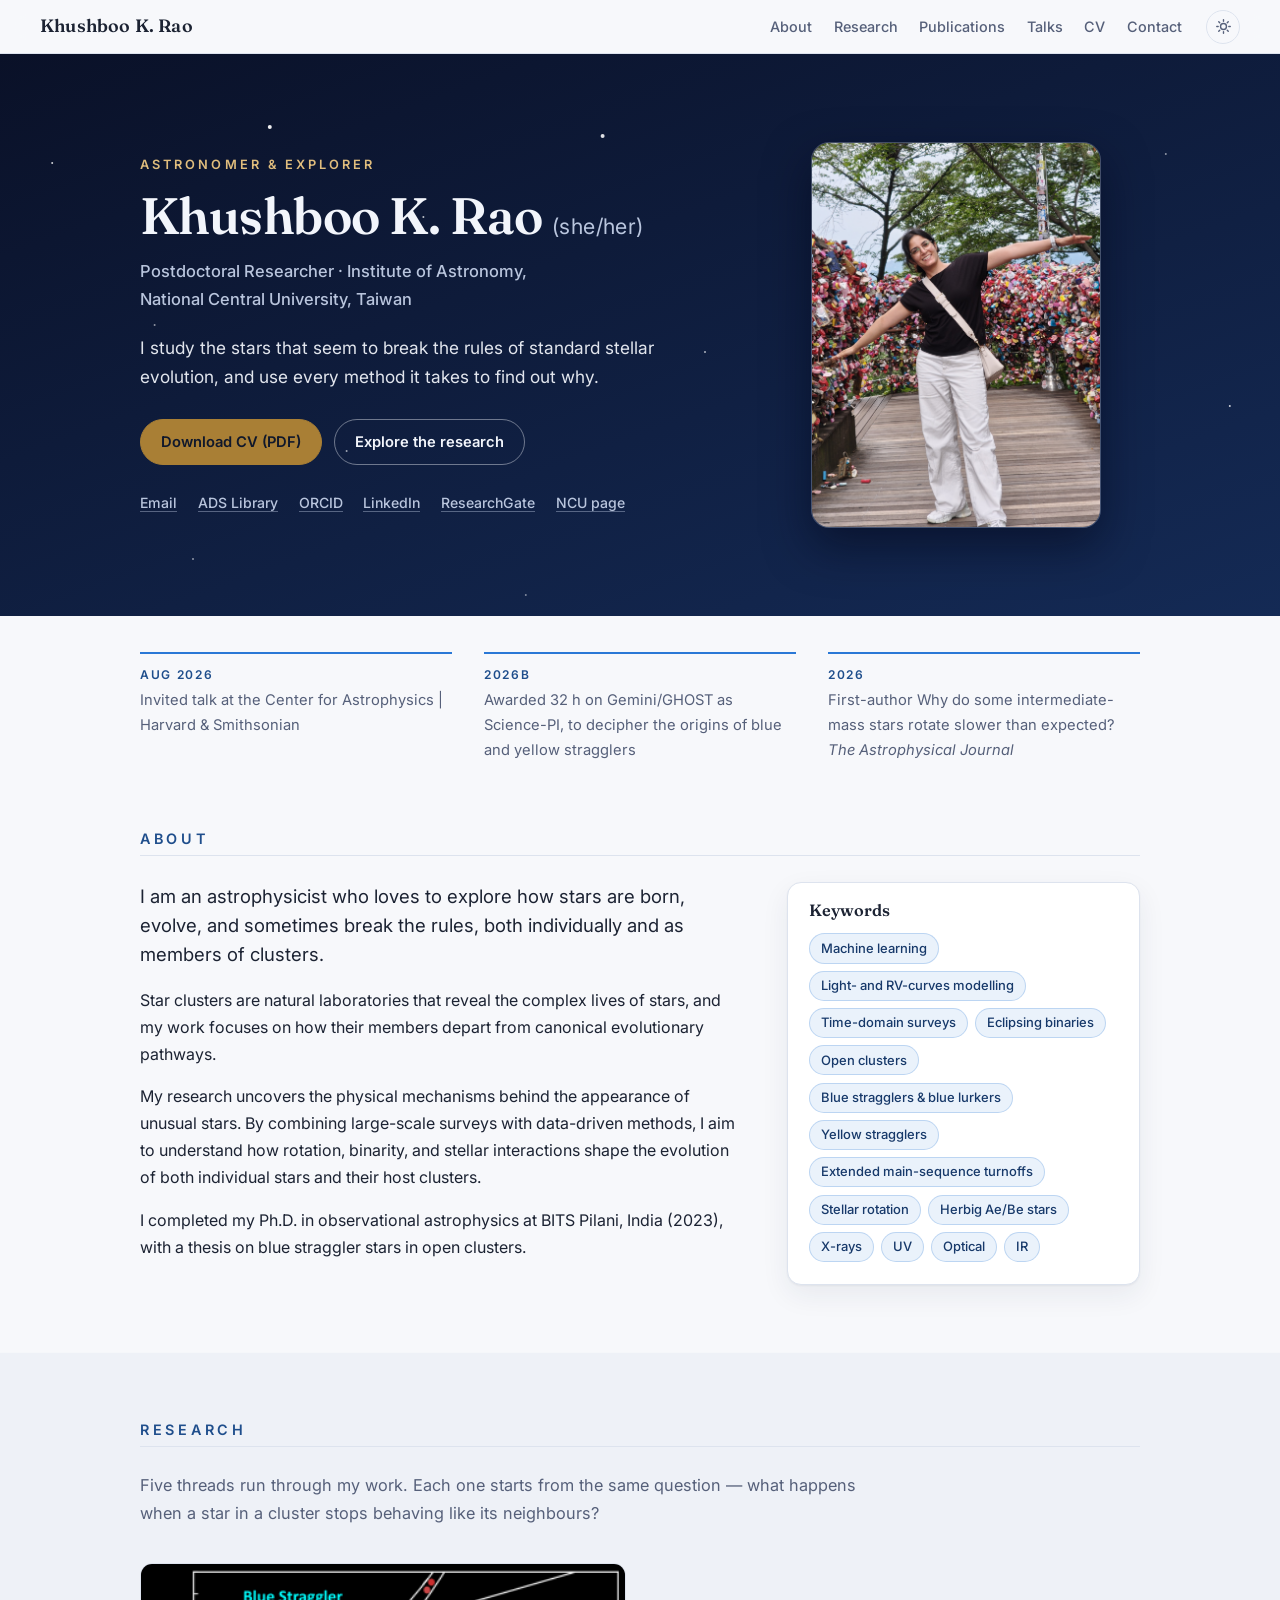
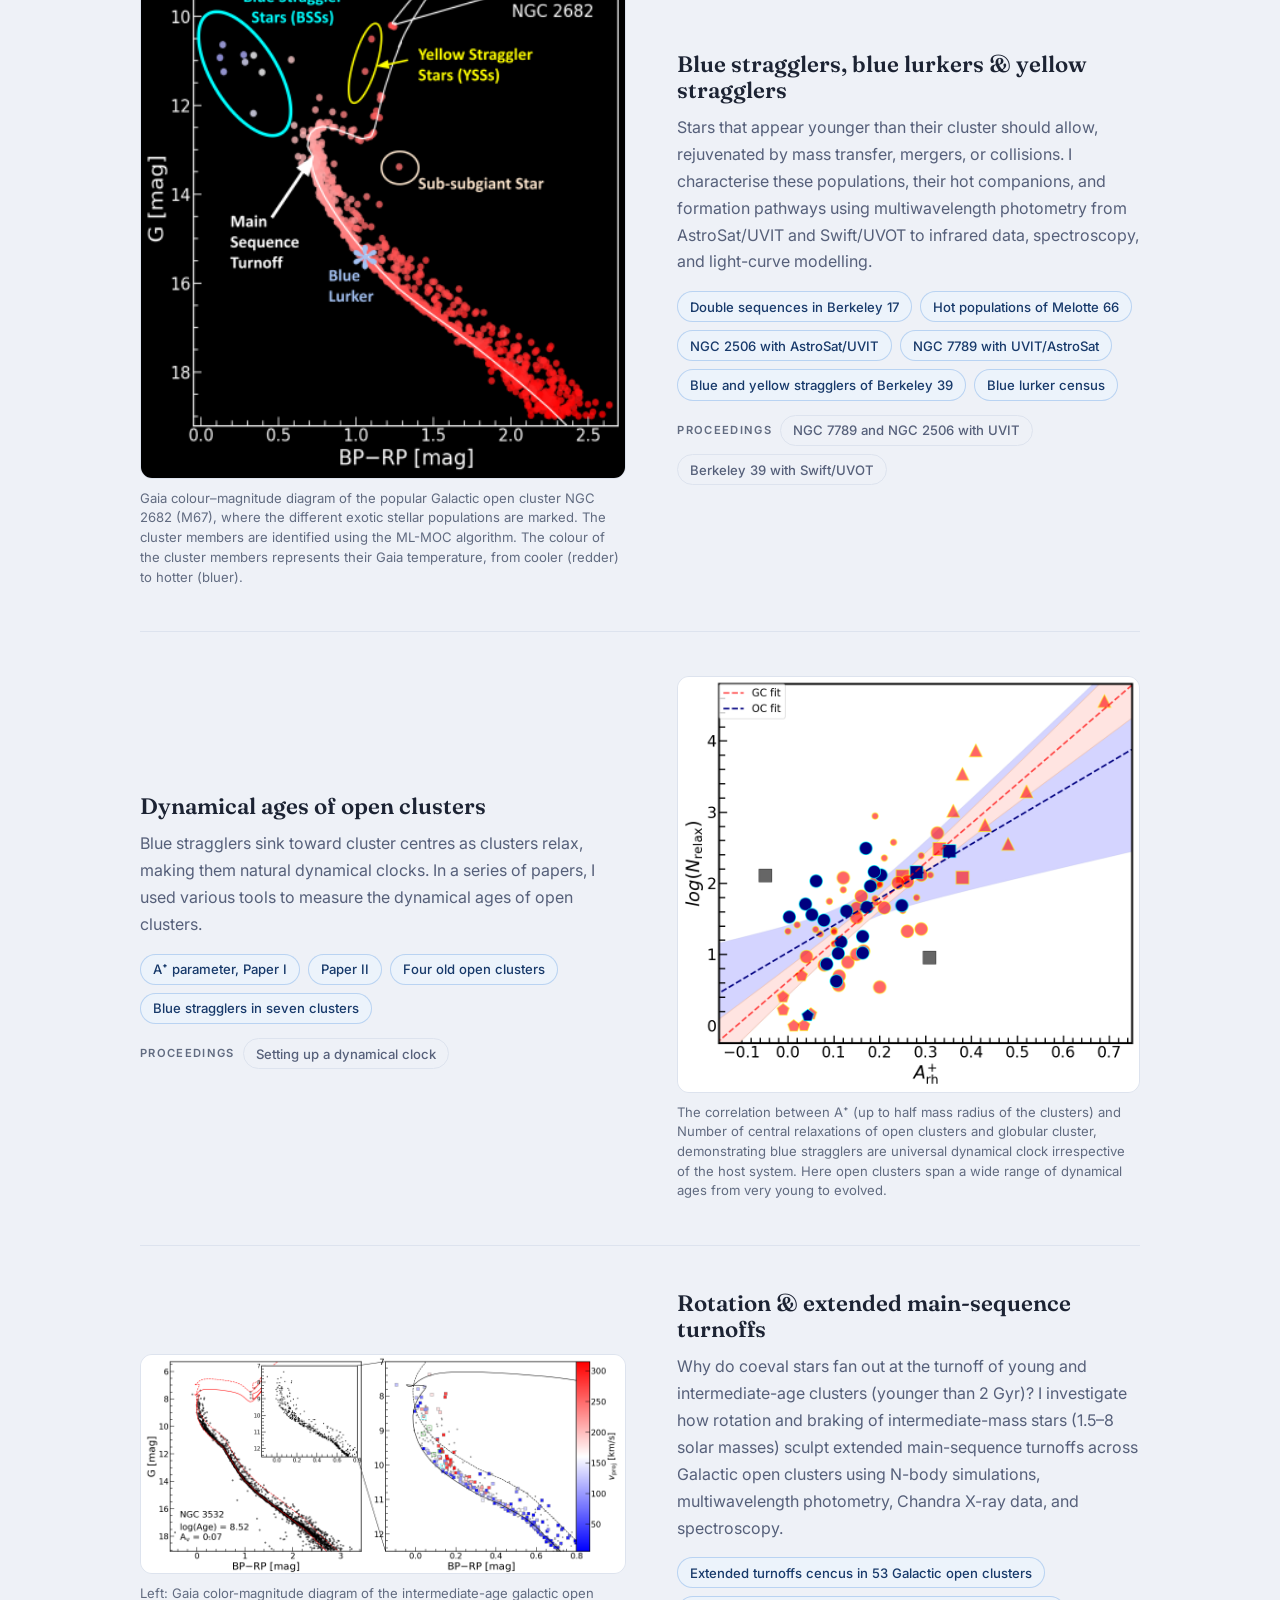
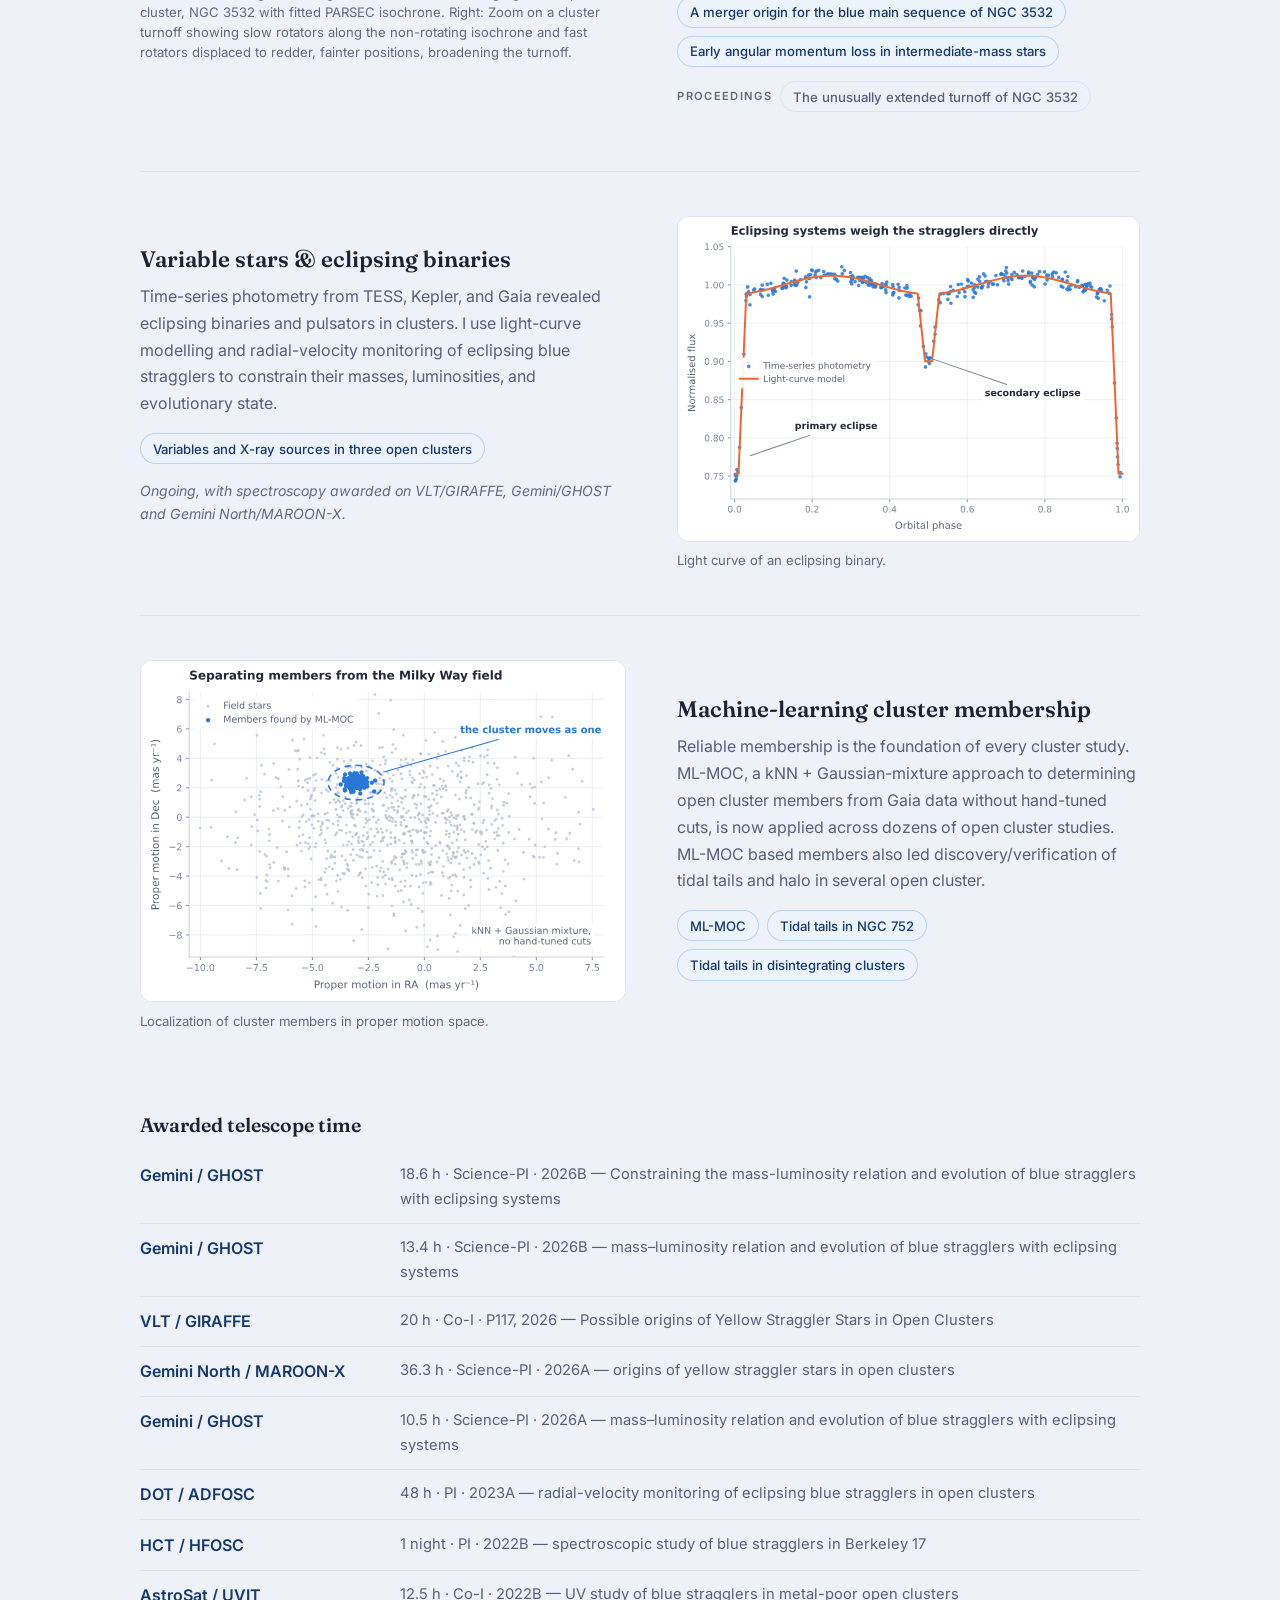
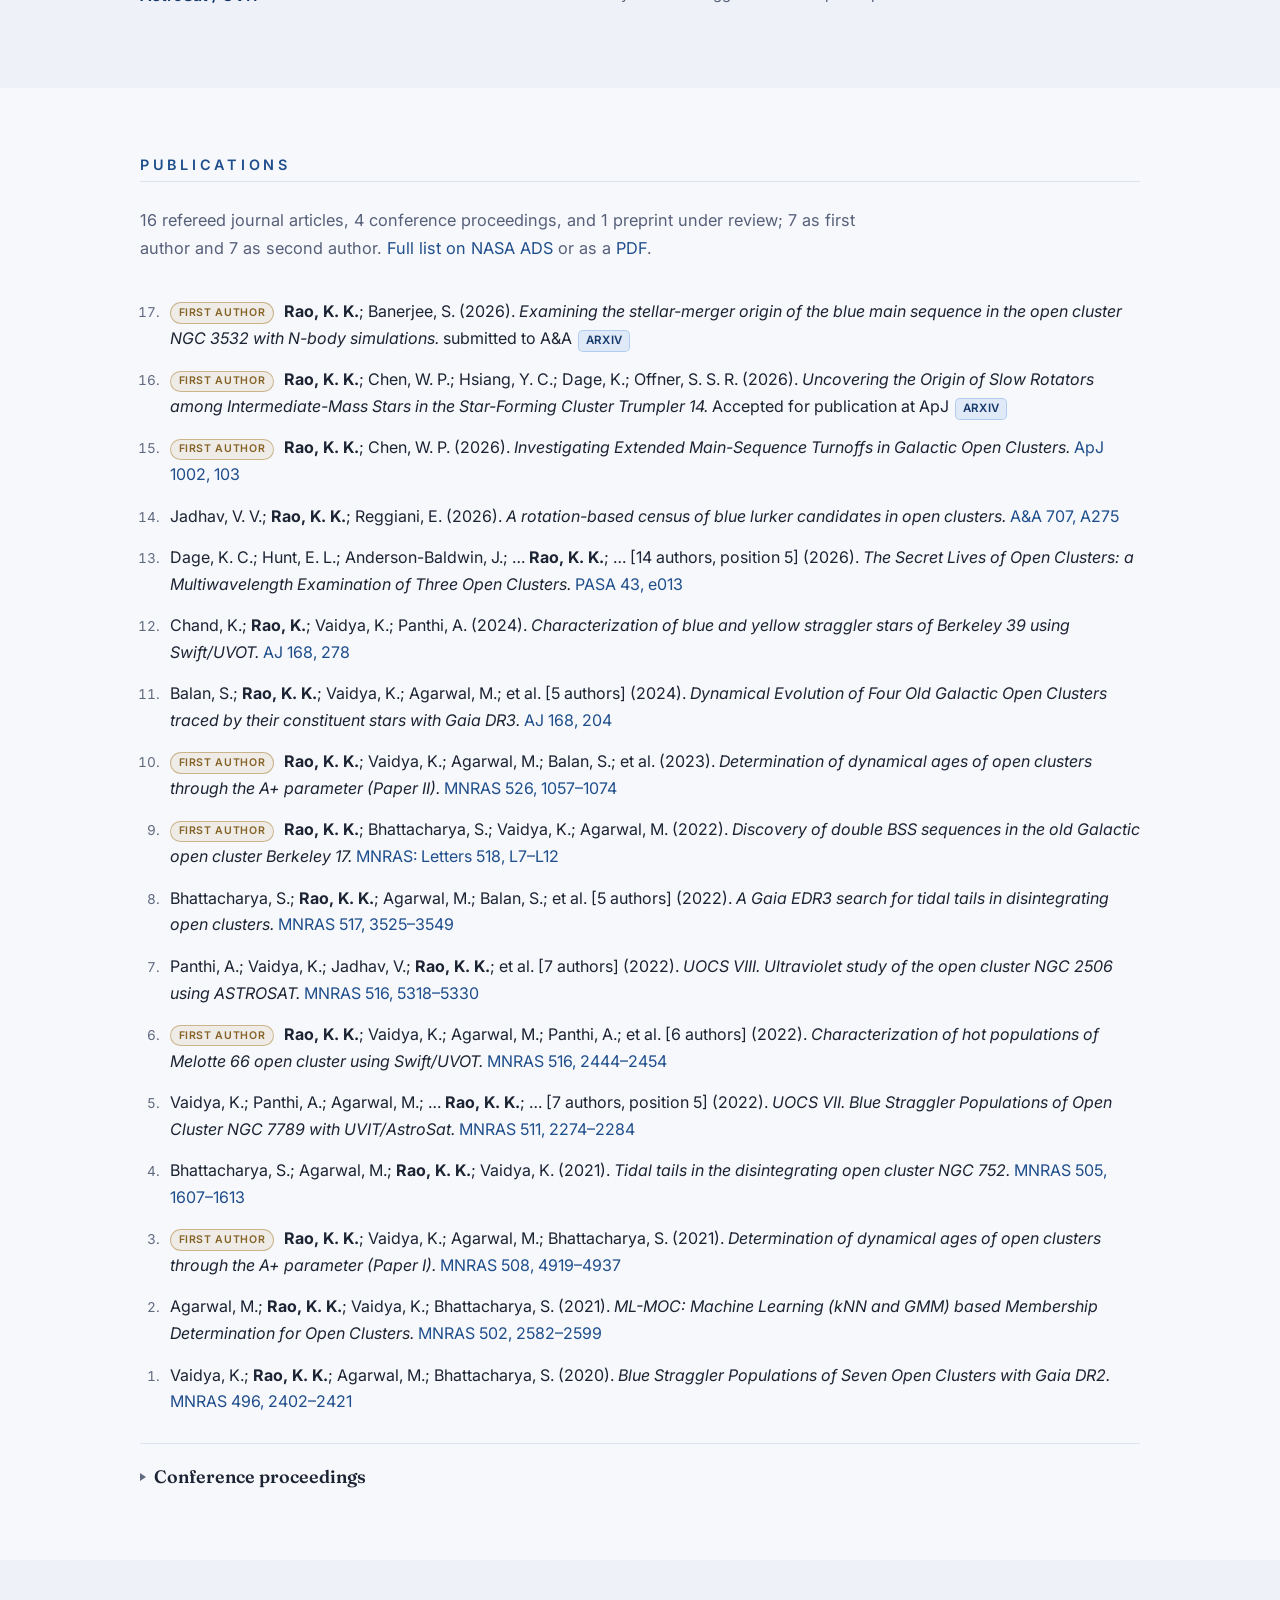
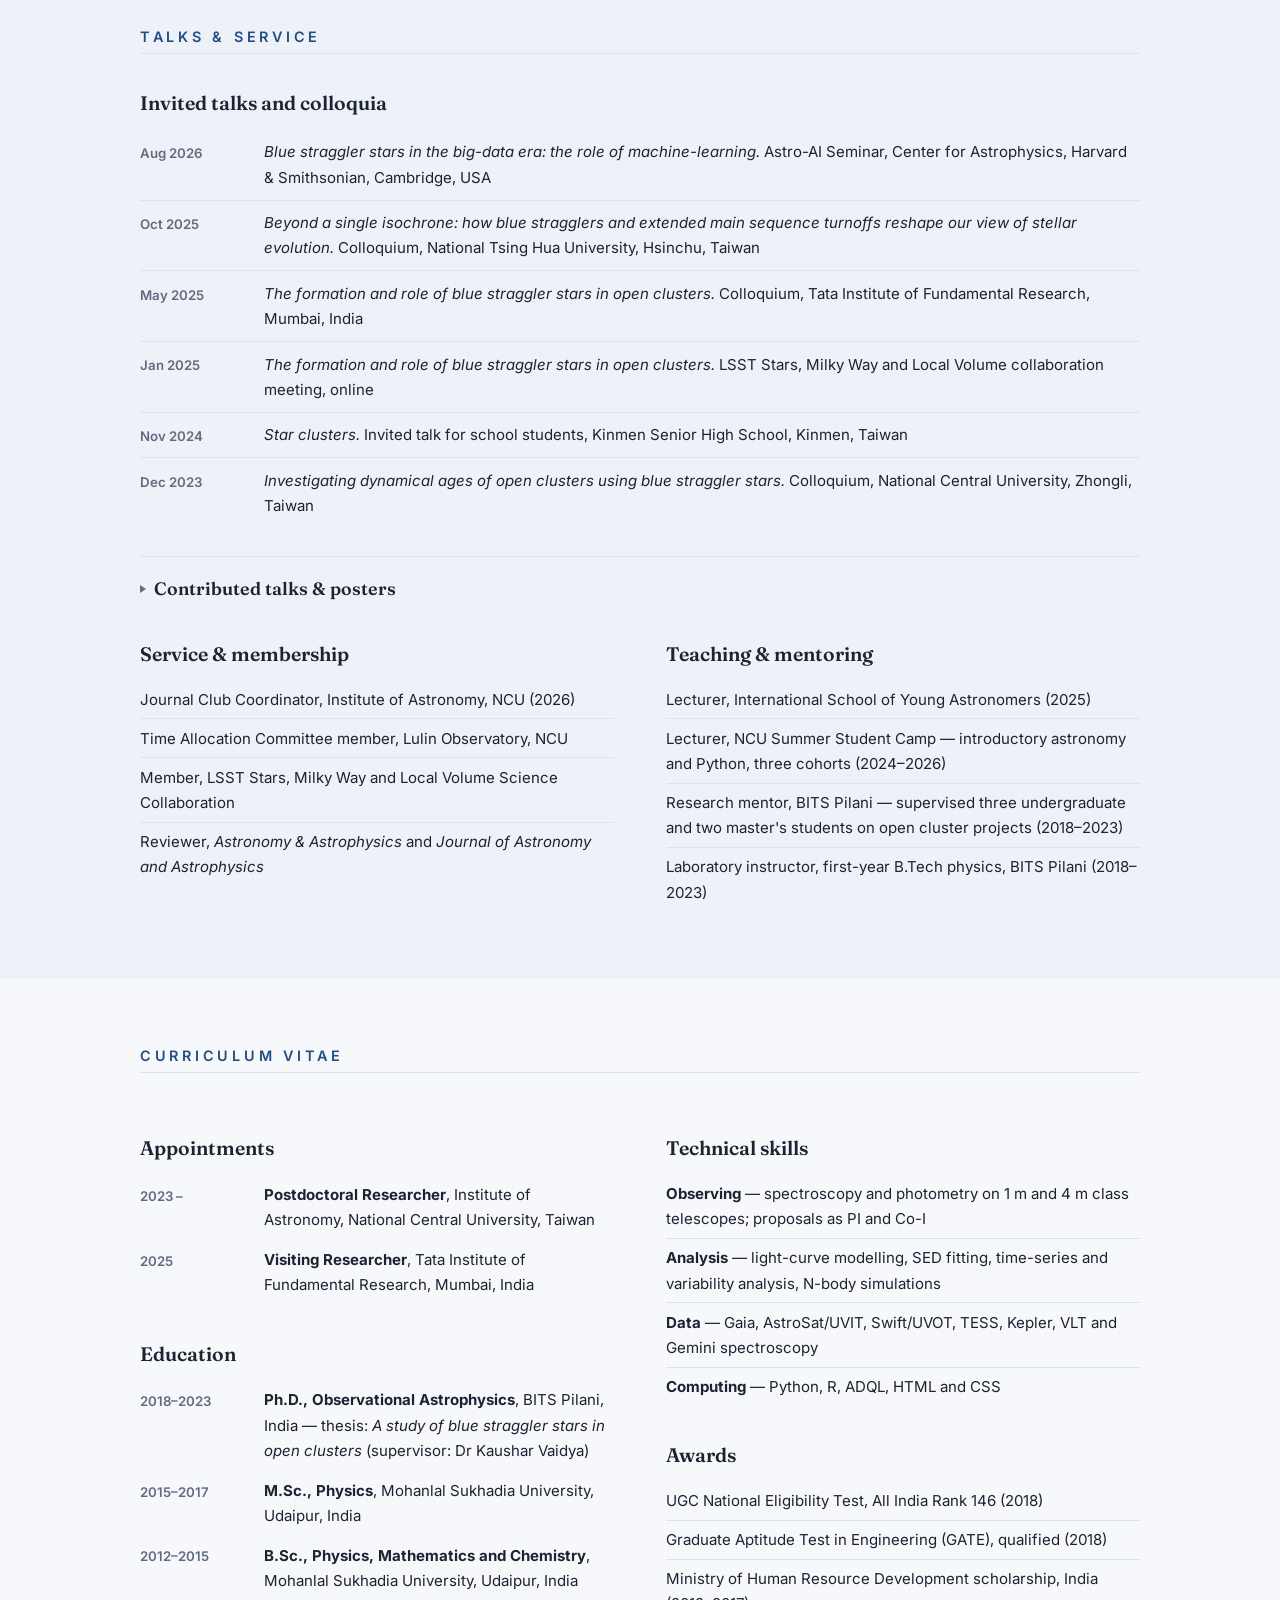
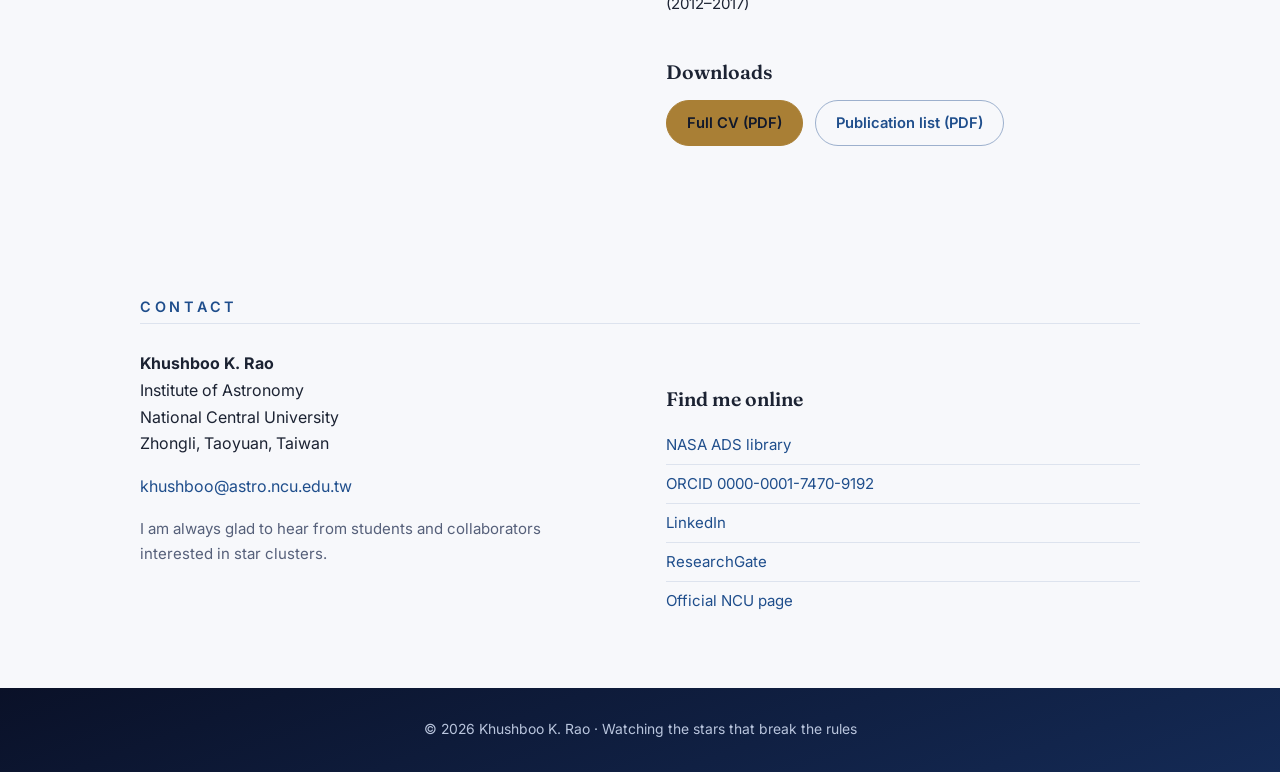
==== commit e33e76b1: "Update site" ====
--- a/index.html
+++ b/index.html
@@ -58,7 +58,7 @@
         <section class="hero" id="top">
             <div class="hero-inner">
                 <div class="hero-text">
-                    <p class="hero-kicker">Astrophysicist &amp; Explorer </p>
+                    <p class="hero-kicker">Astronomer &amp; Explorer </p>
                     <h1>Khushboo K.&nbsp;Rao <span class="pronouns">(she/her)</span></h1>
                     <p class="hero-role">Postdoctoral Researcher · Institute of Astronomy,<br>
                         National Central University, Taiwan</p>
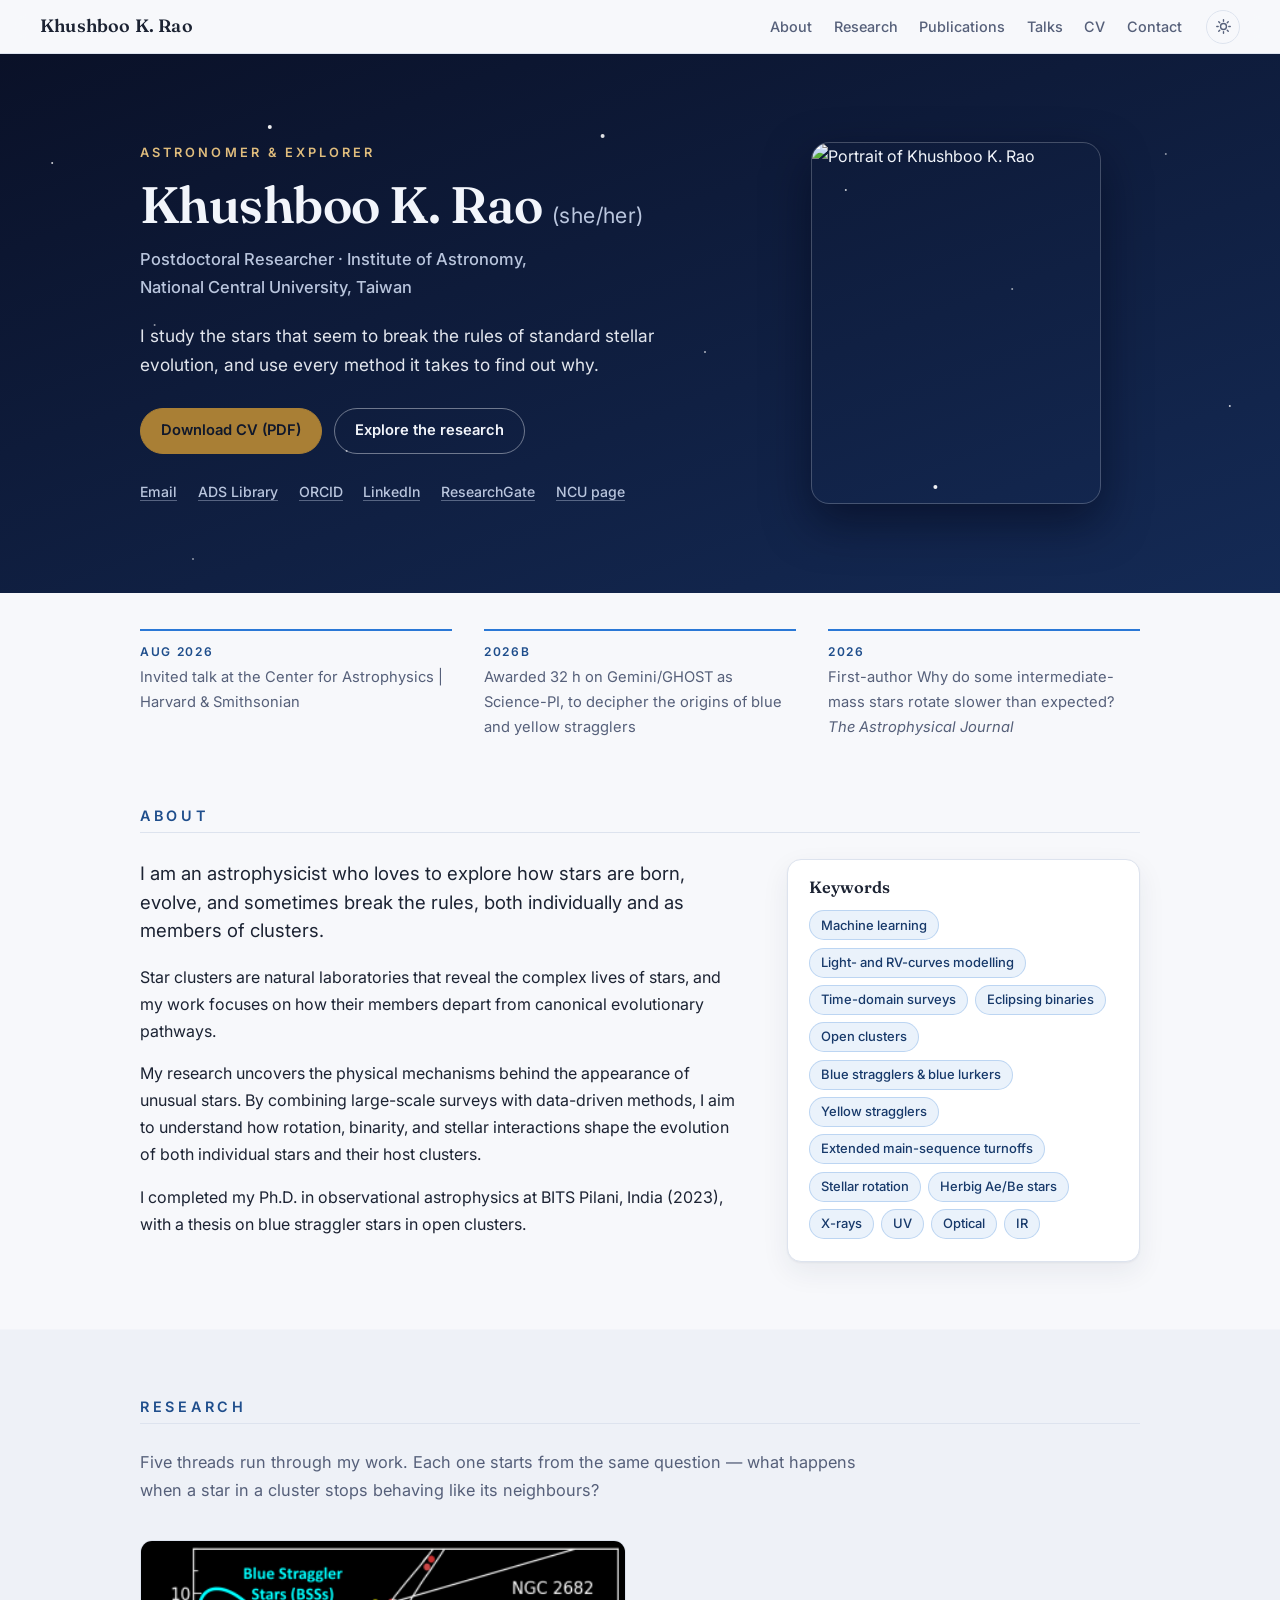
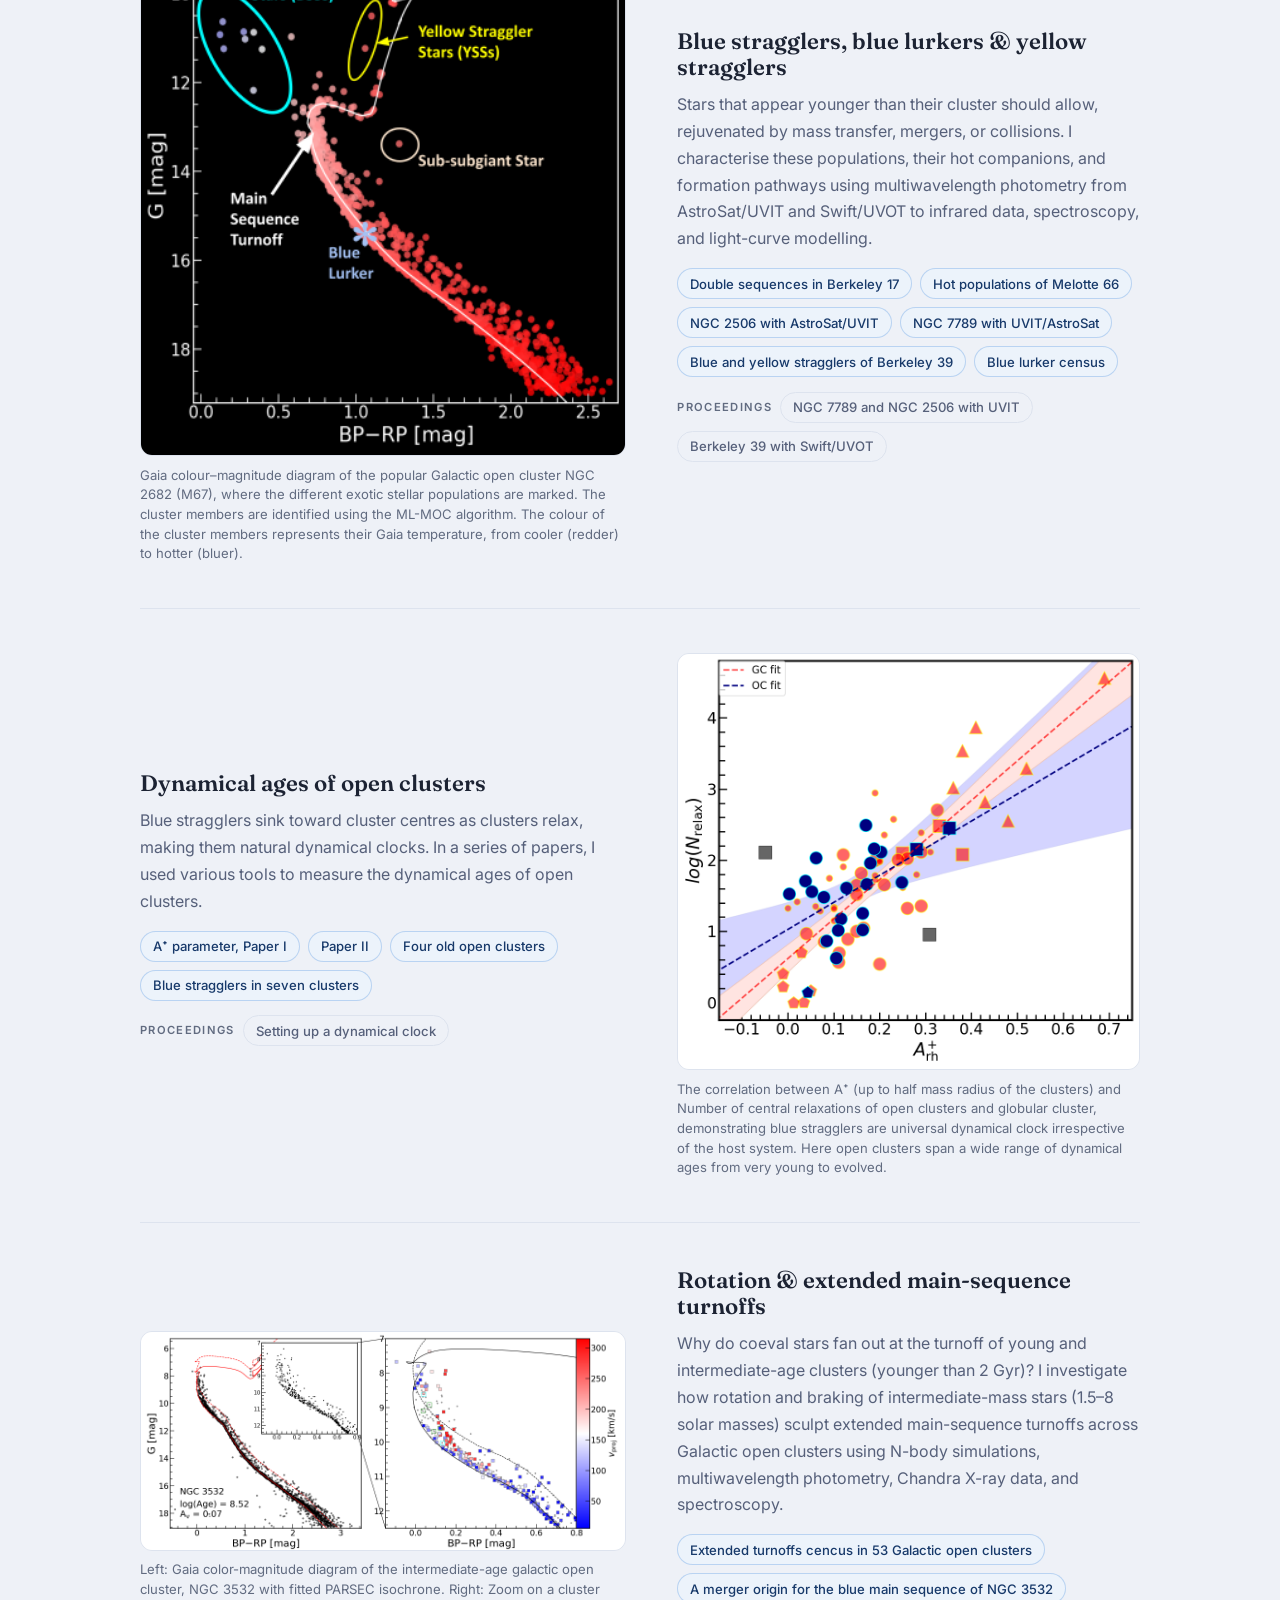
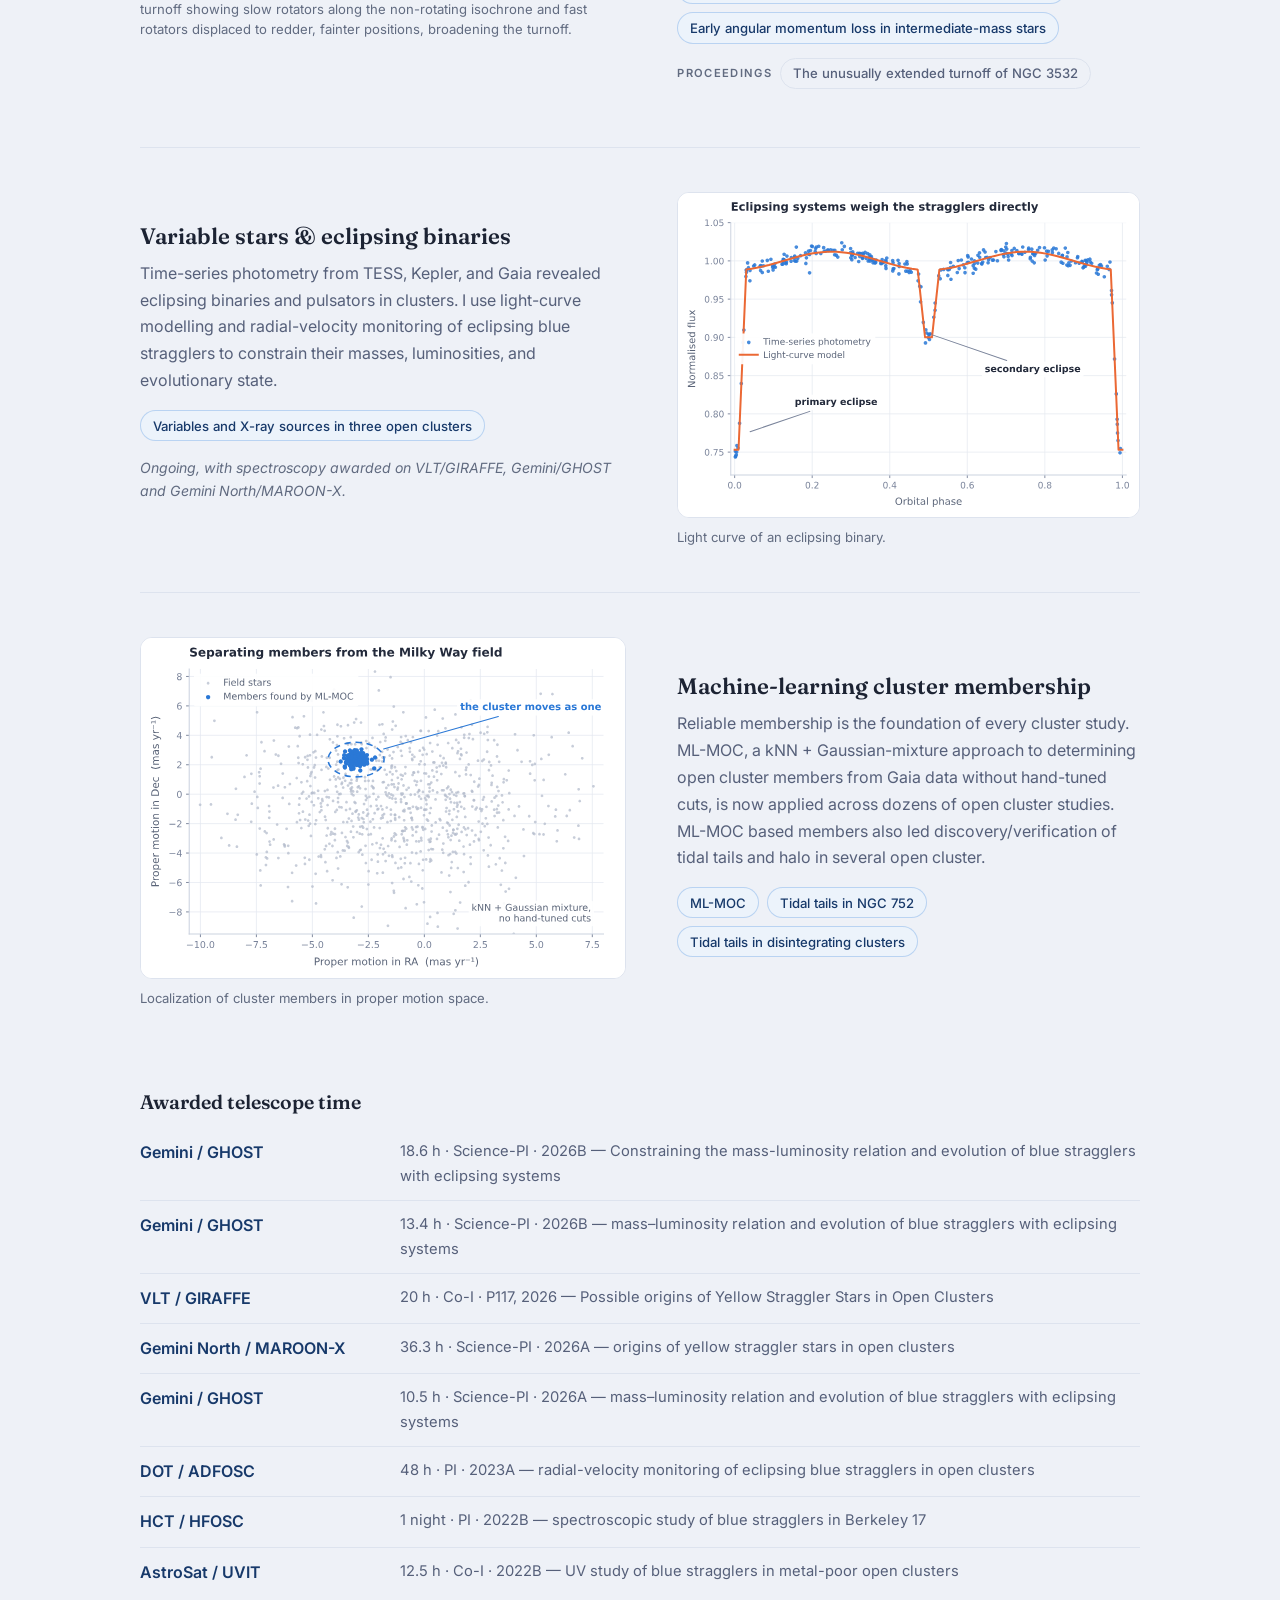
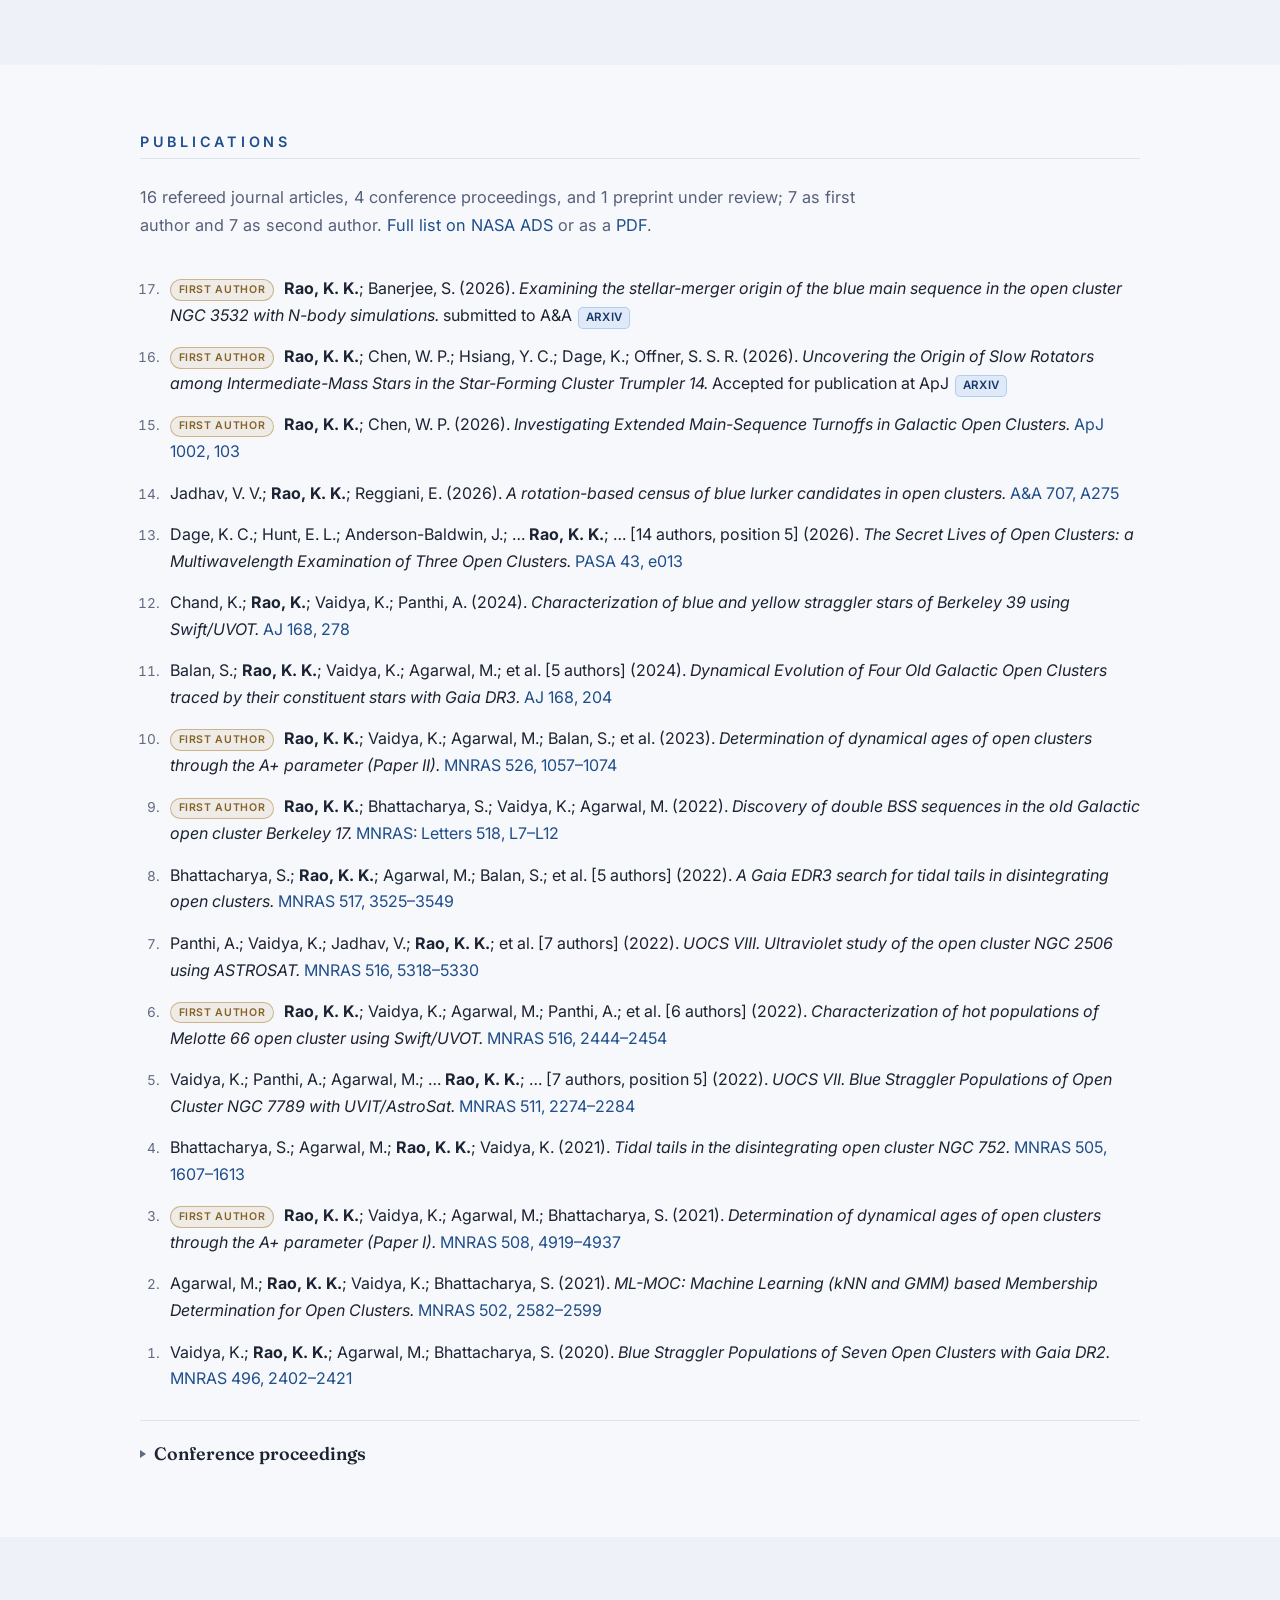
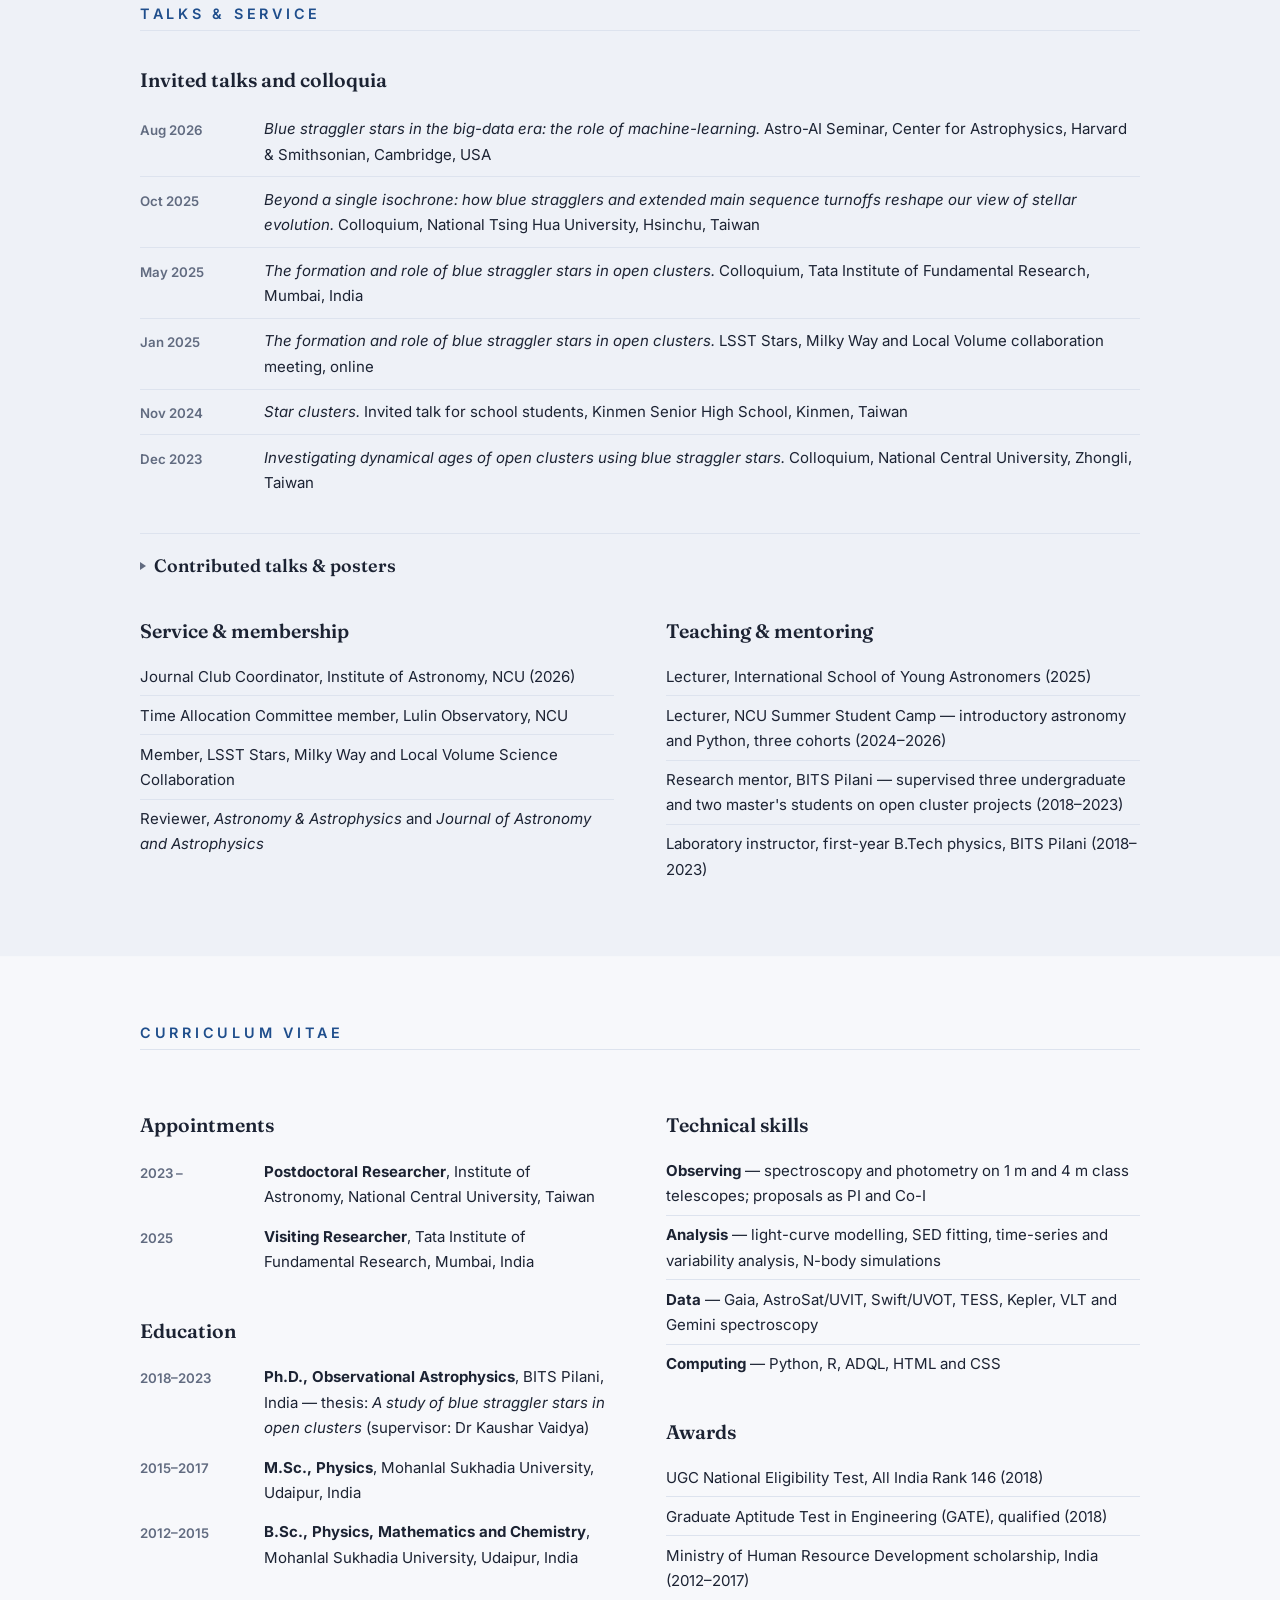
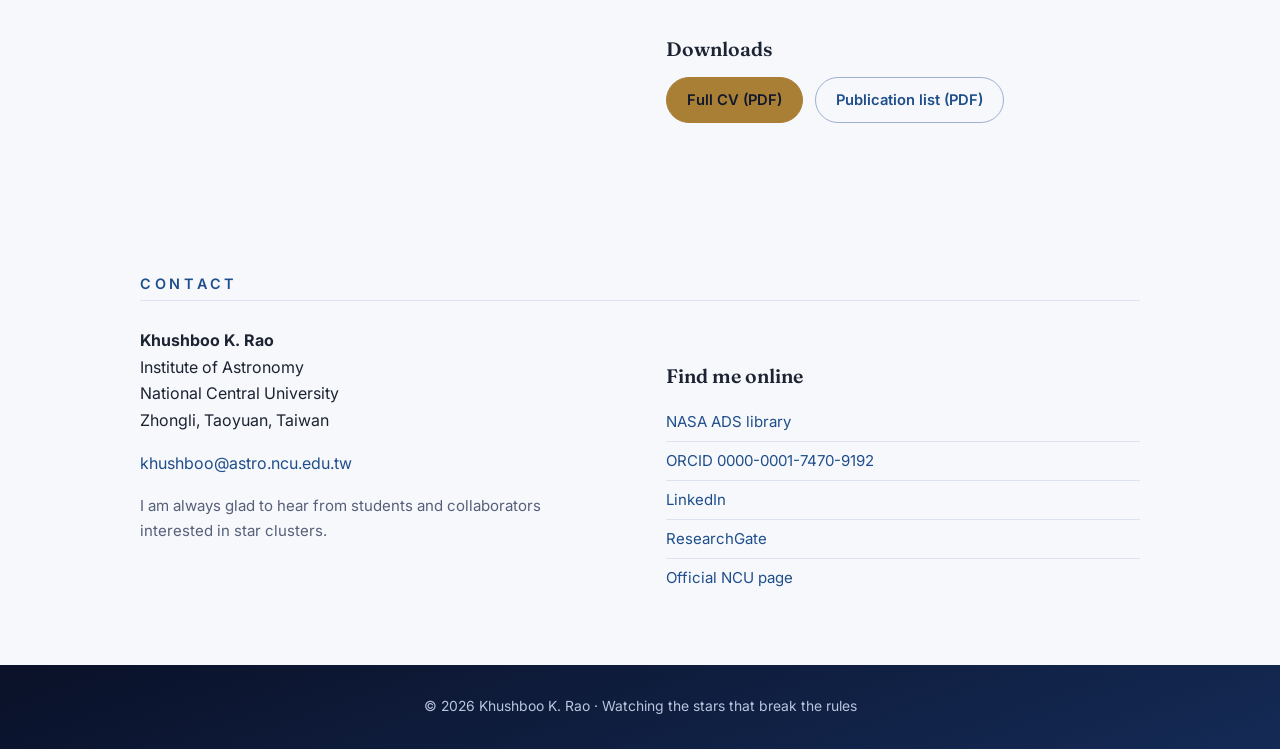
==== commit 5d3dac4d: "Update site" ====
--- a/index.html
+++ b/index.html
@@ -11,7 +11,7 @@
     <meta property="og:description"
         content="Postdoctoral researcher studying unusual stellar populations in open clusters with photometry, spectroscopy, time-series data, and machine learning.">
     <meta property="og:type" content="website">
-    <meta property="og:image" content="images/profile.jpg">
+    <meta property="og:image" content="images/kk3.jpeg">
     <link rel="icon"
         href="data:image/svg+xml,%3Csvg xmlns='http://www.w3.org/2000/svg' viewBox='0 0 100 100'%3E%3Ctext y='.9em' font-size='90'%3E%E2%9C%A6%3C/text%3E%3C/svg%3E">
     <link rel="preconnect" href="https://fonts.googleapis.com">
@@ -81,7 +81,7 @@
                     </ul>
                 </div>
                 <figure class="hero-photo">
-                    <img src="images/kk2.jpg" alt="Portrait of Khushboo K. Rao" width="760" height="950">
+                    <img src="images/kk3.jpg" alt="Portrait of Khushboo K. Rao" width="760" height="950">
                 </figure>
             </div>
         </section>
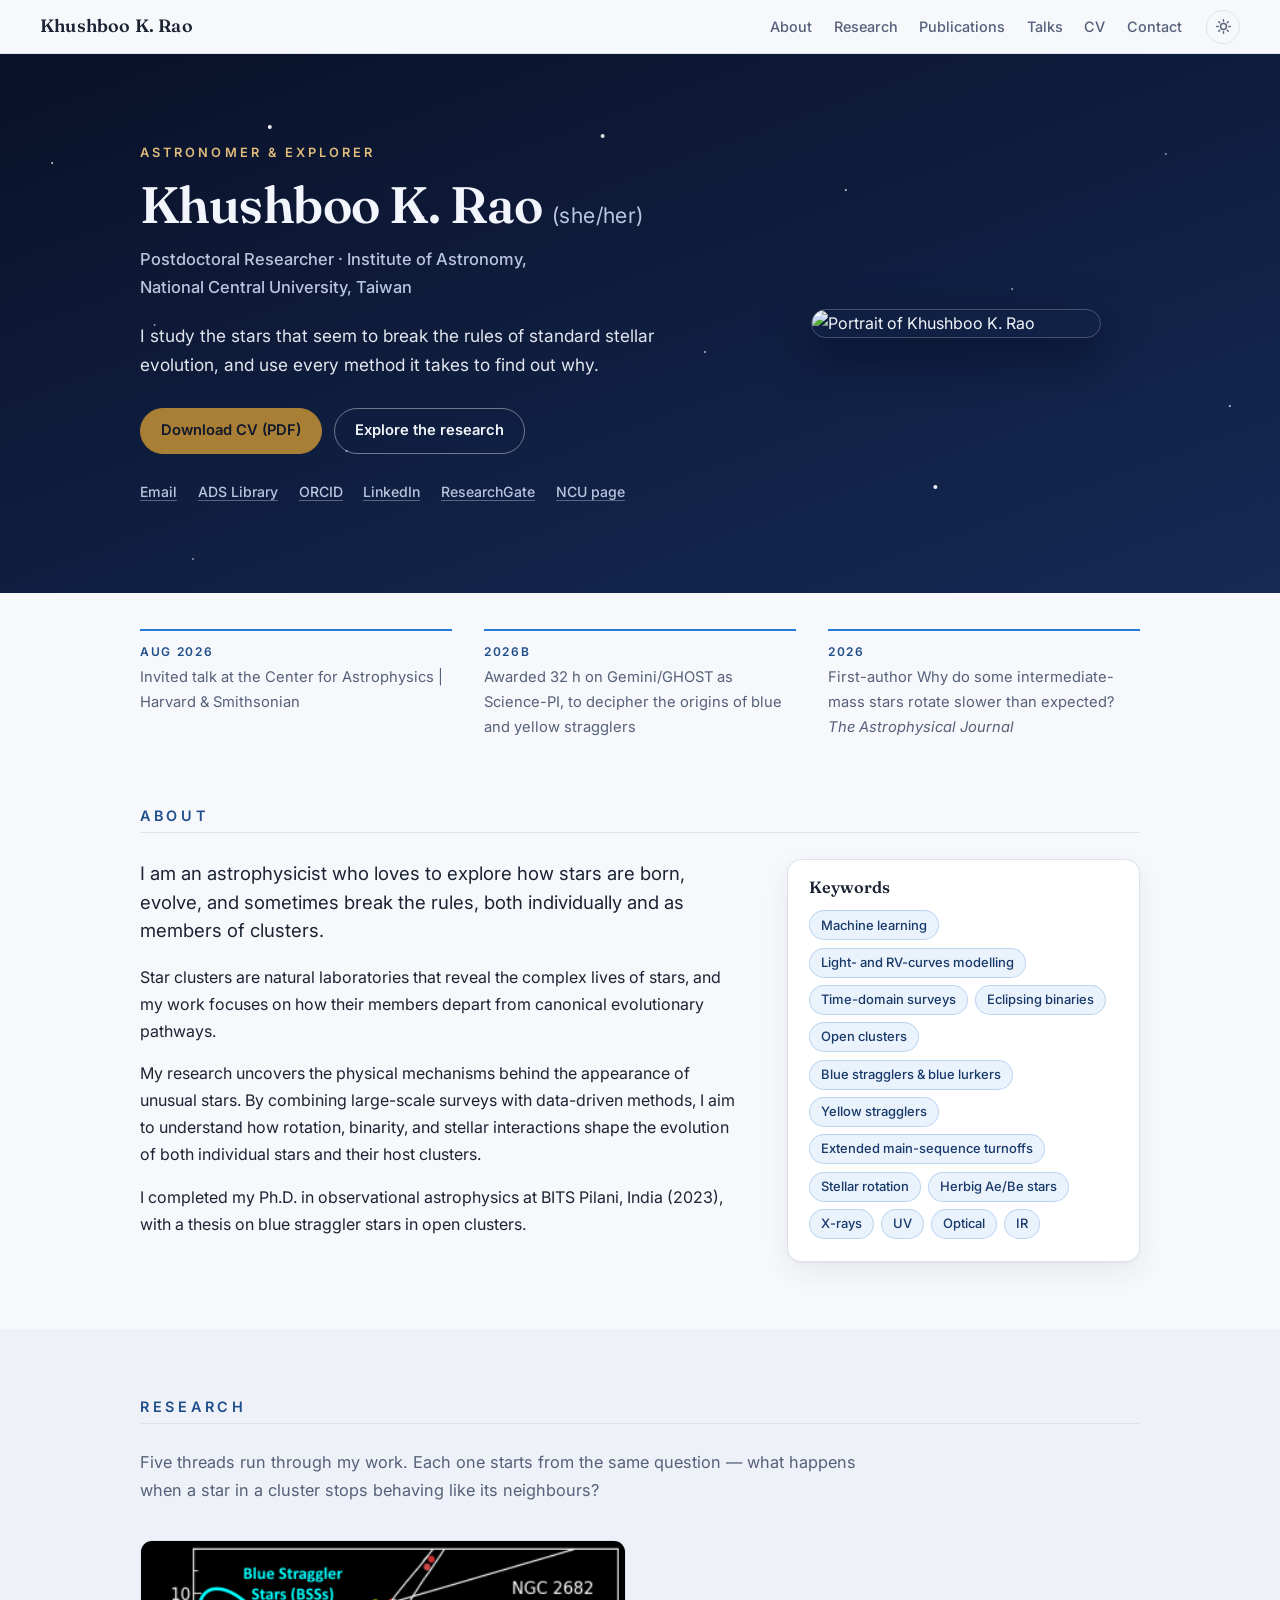
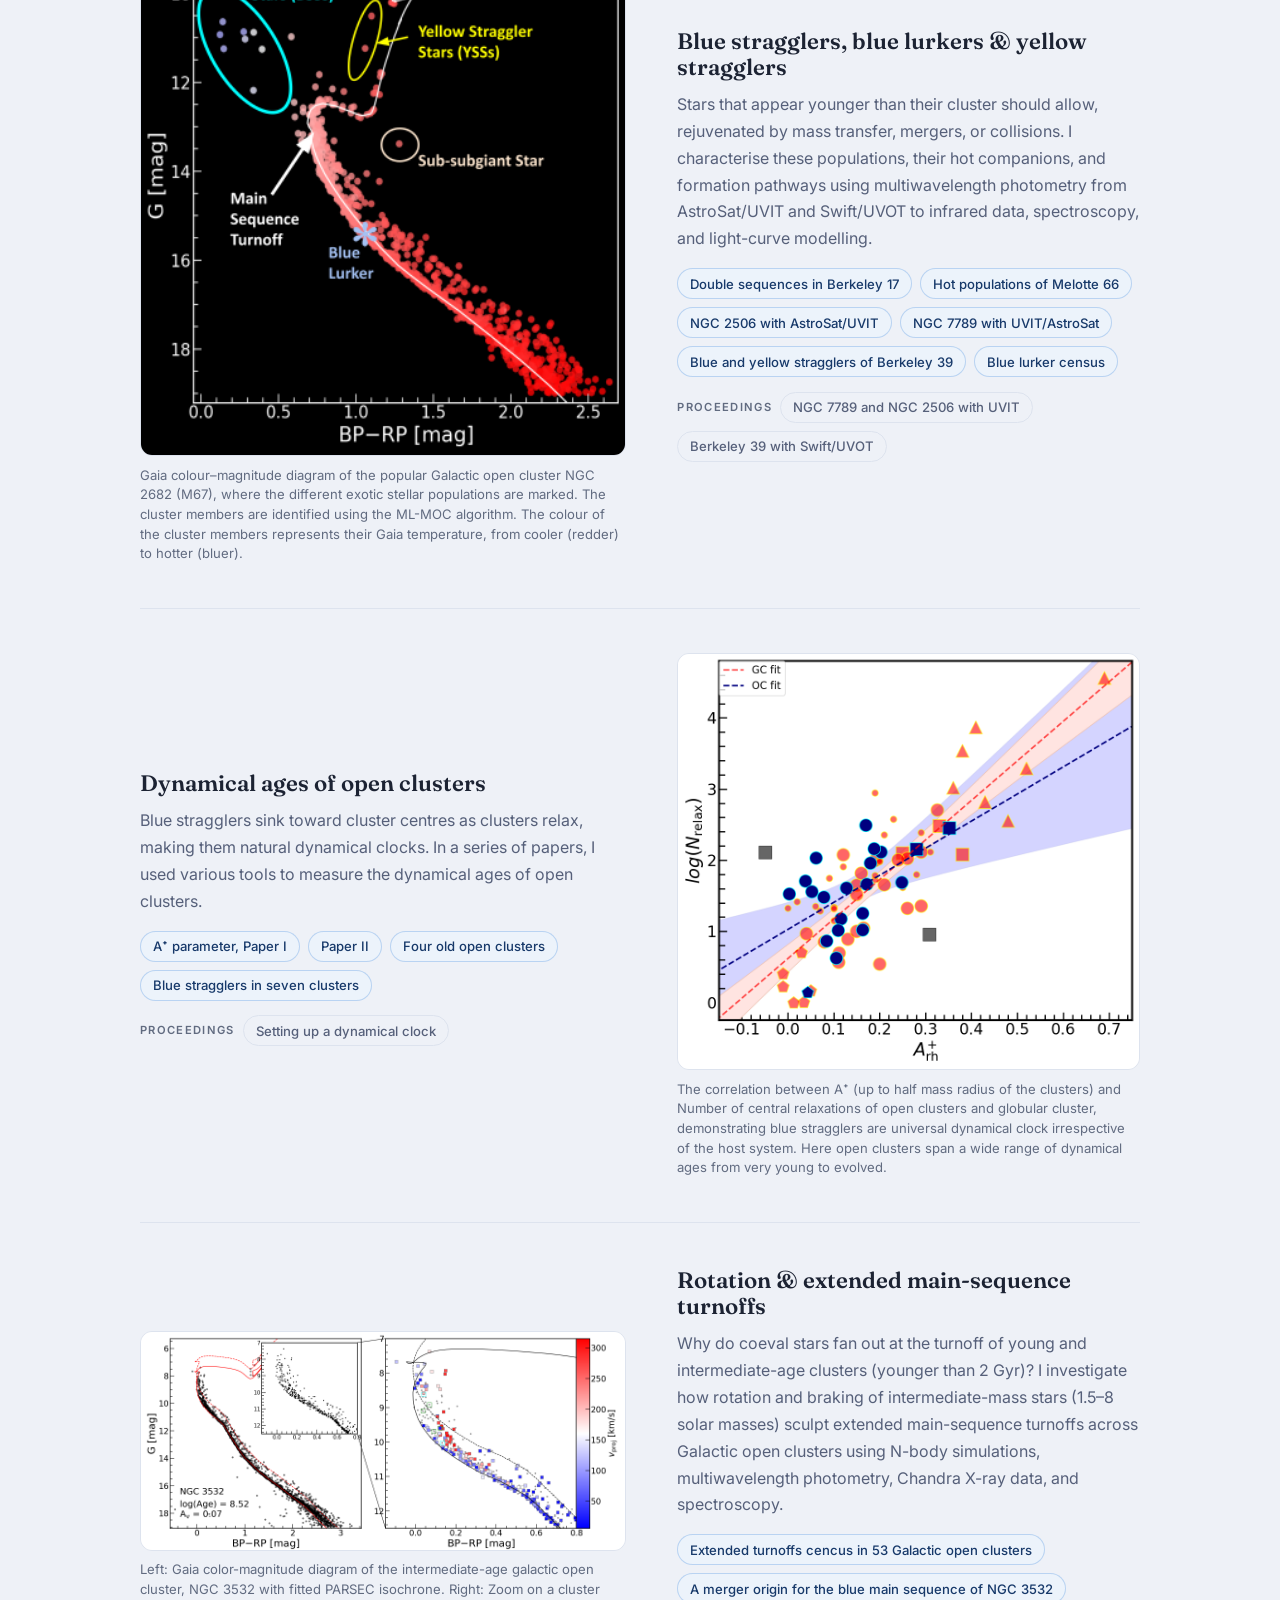
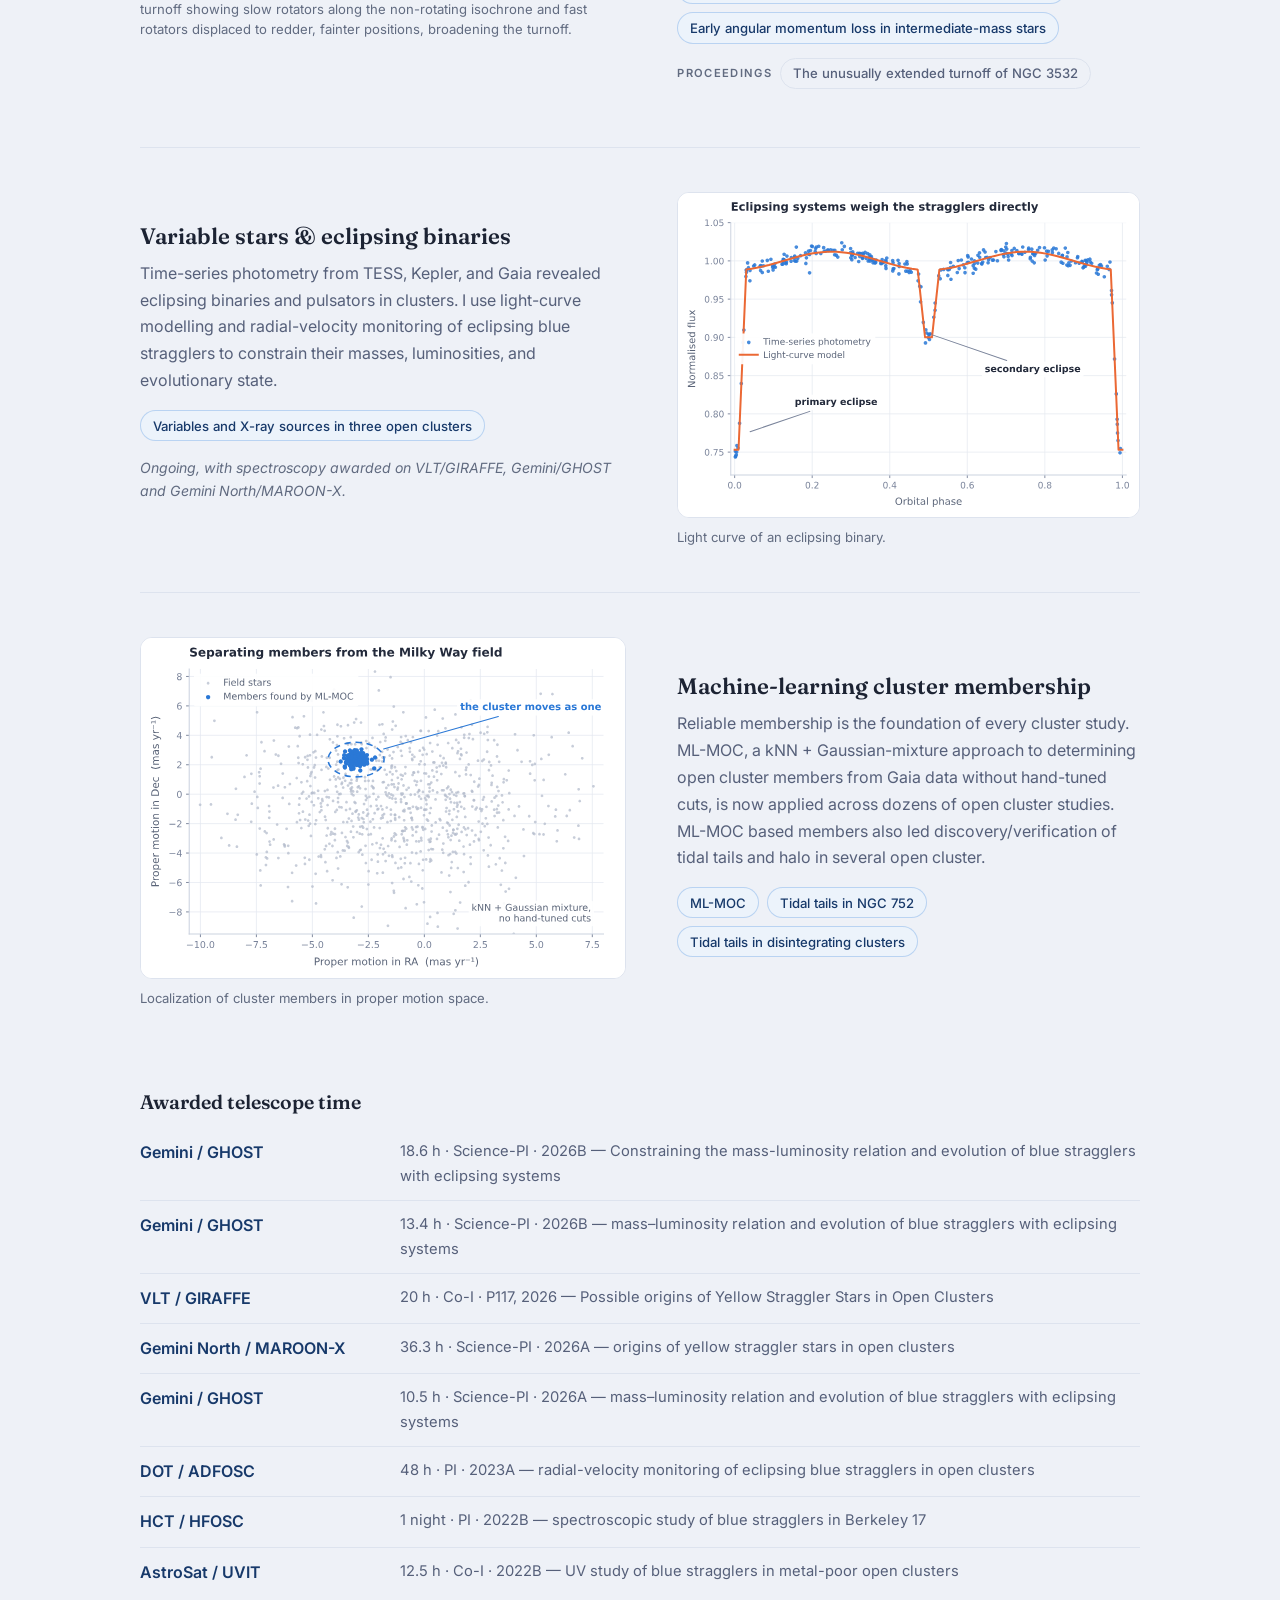
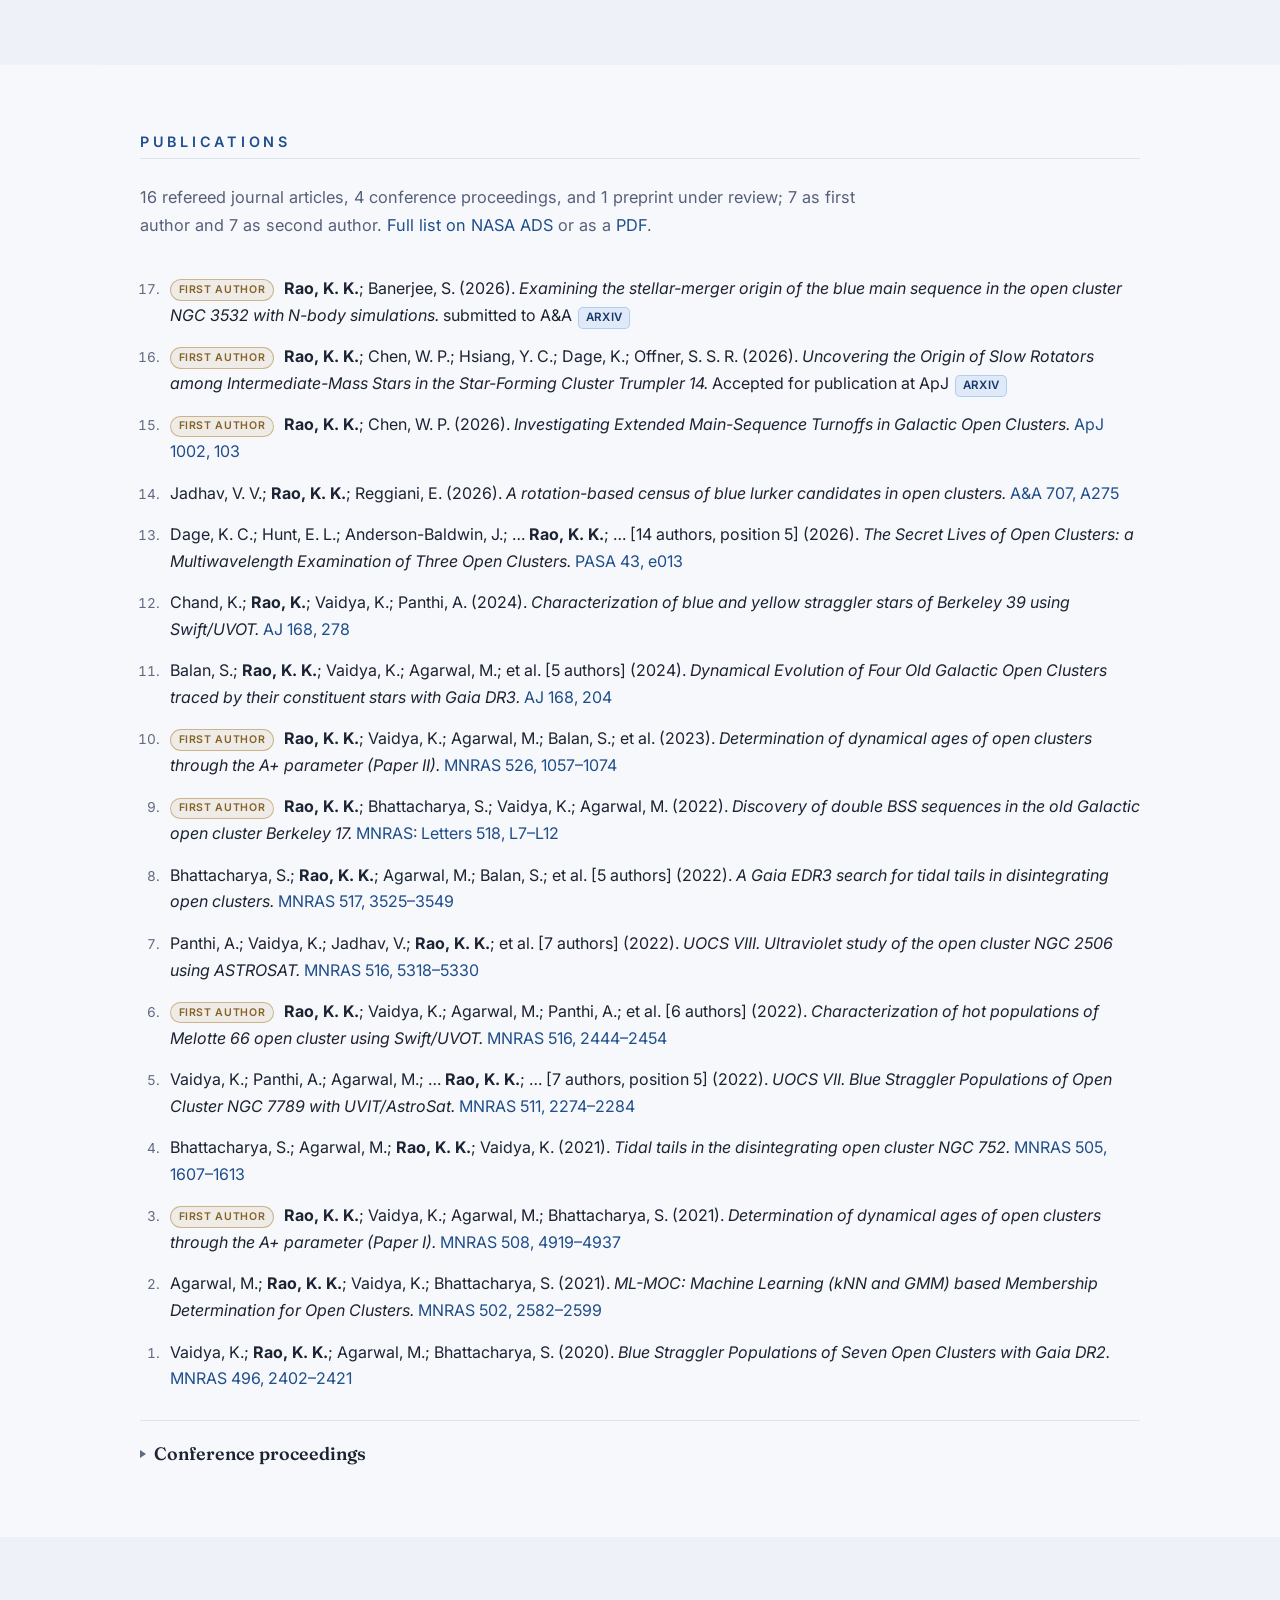
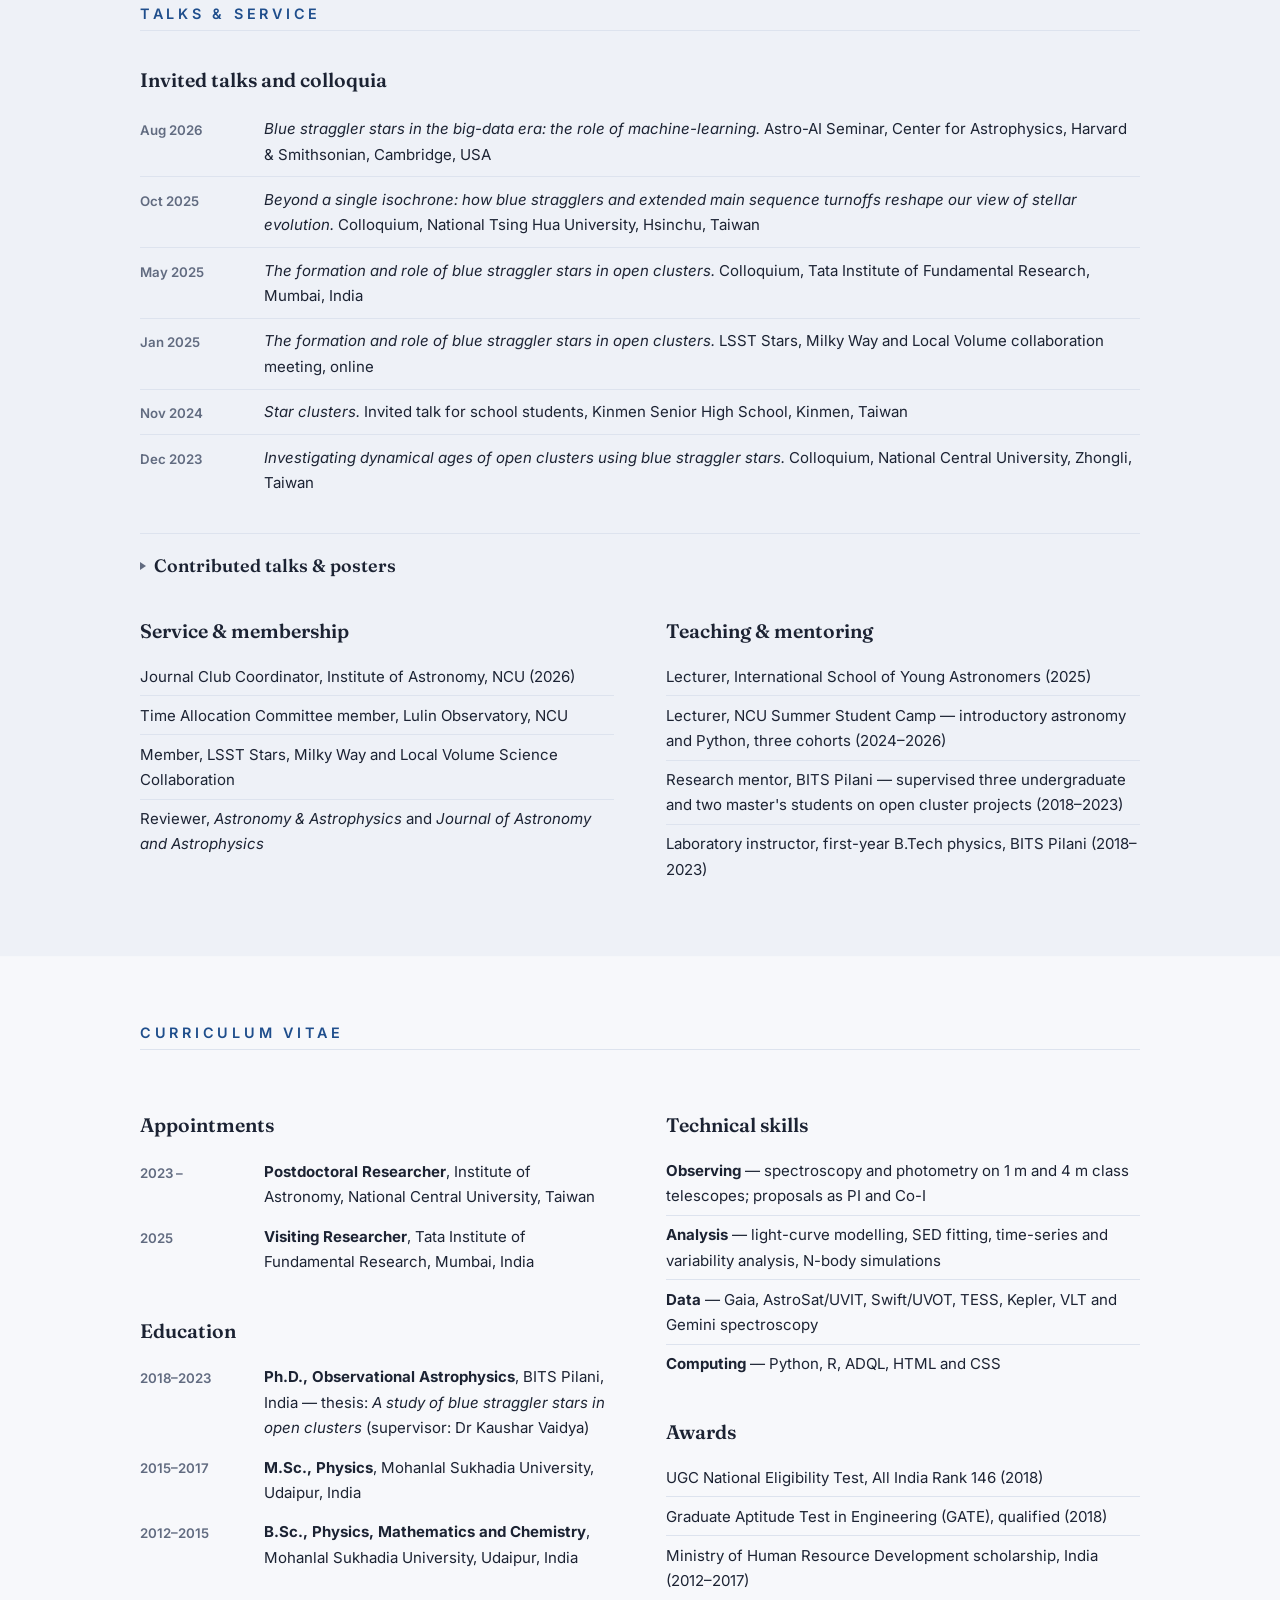
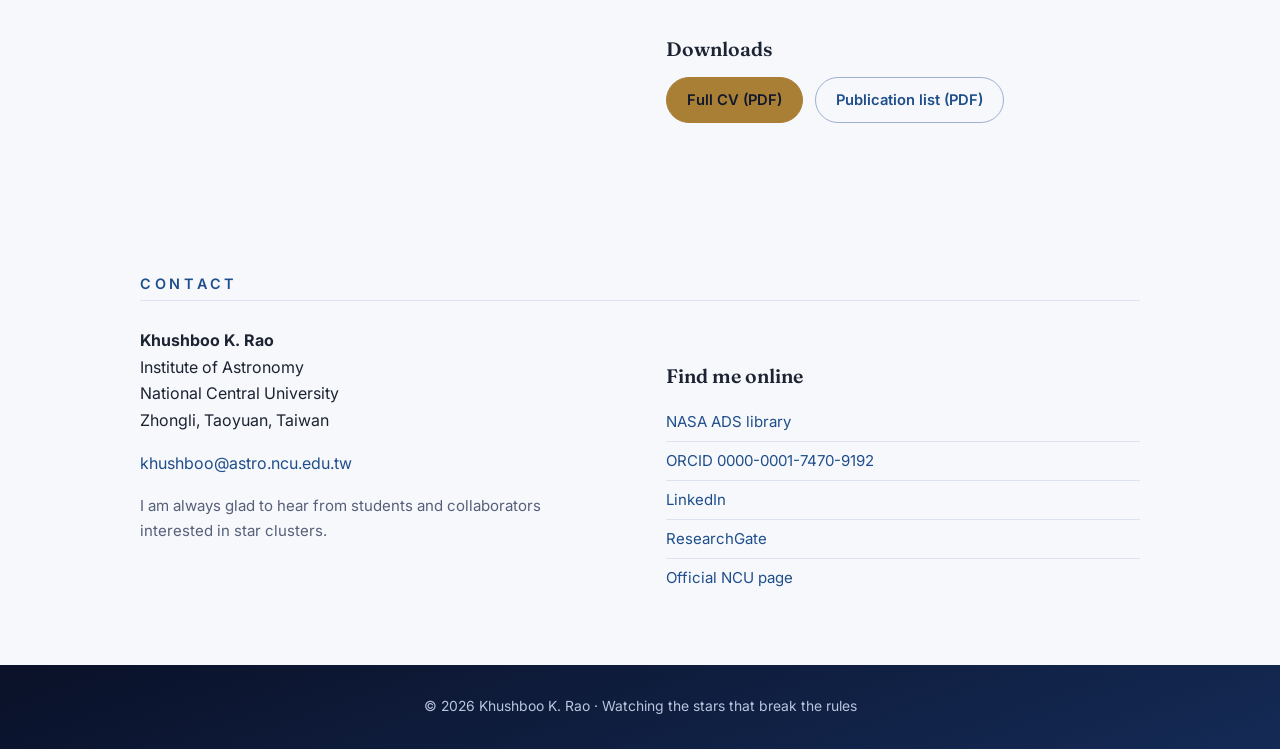
==== commit 58d7d335: "Update site" ====
--- a/index.html
+++ b/index.html
@@ -81,7 +81,7 @@
                     </ul>
                 </div>
                 <figure class="hero-photo">
-                    <img src="images/kk3.jpg" alt="Portrait of Khushboo K. Rao" width="760" height="950">
+                    <img src="images/kk3.jpg" alt="Portrait of Khushboo K. Rao" > 
                 </figure>
             </div>
         </section>
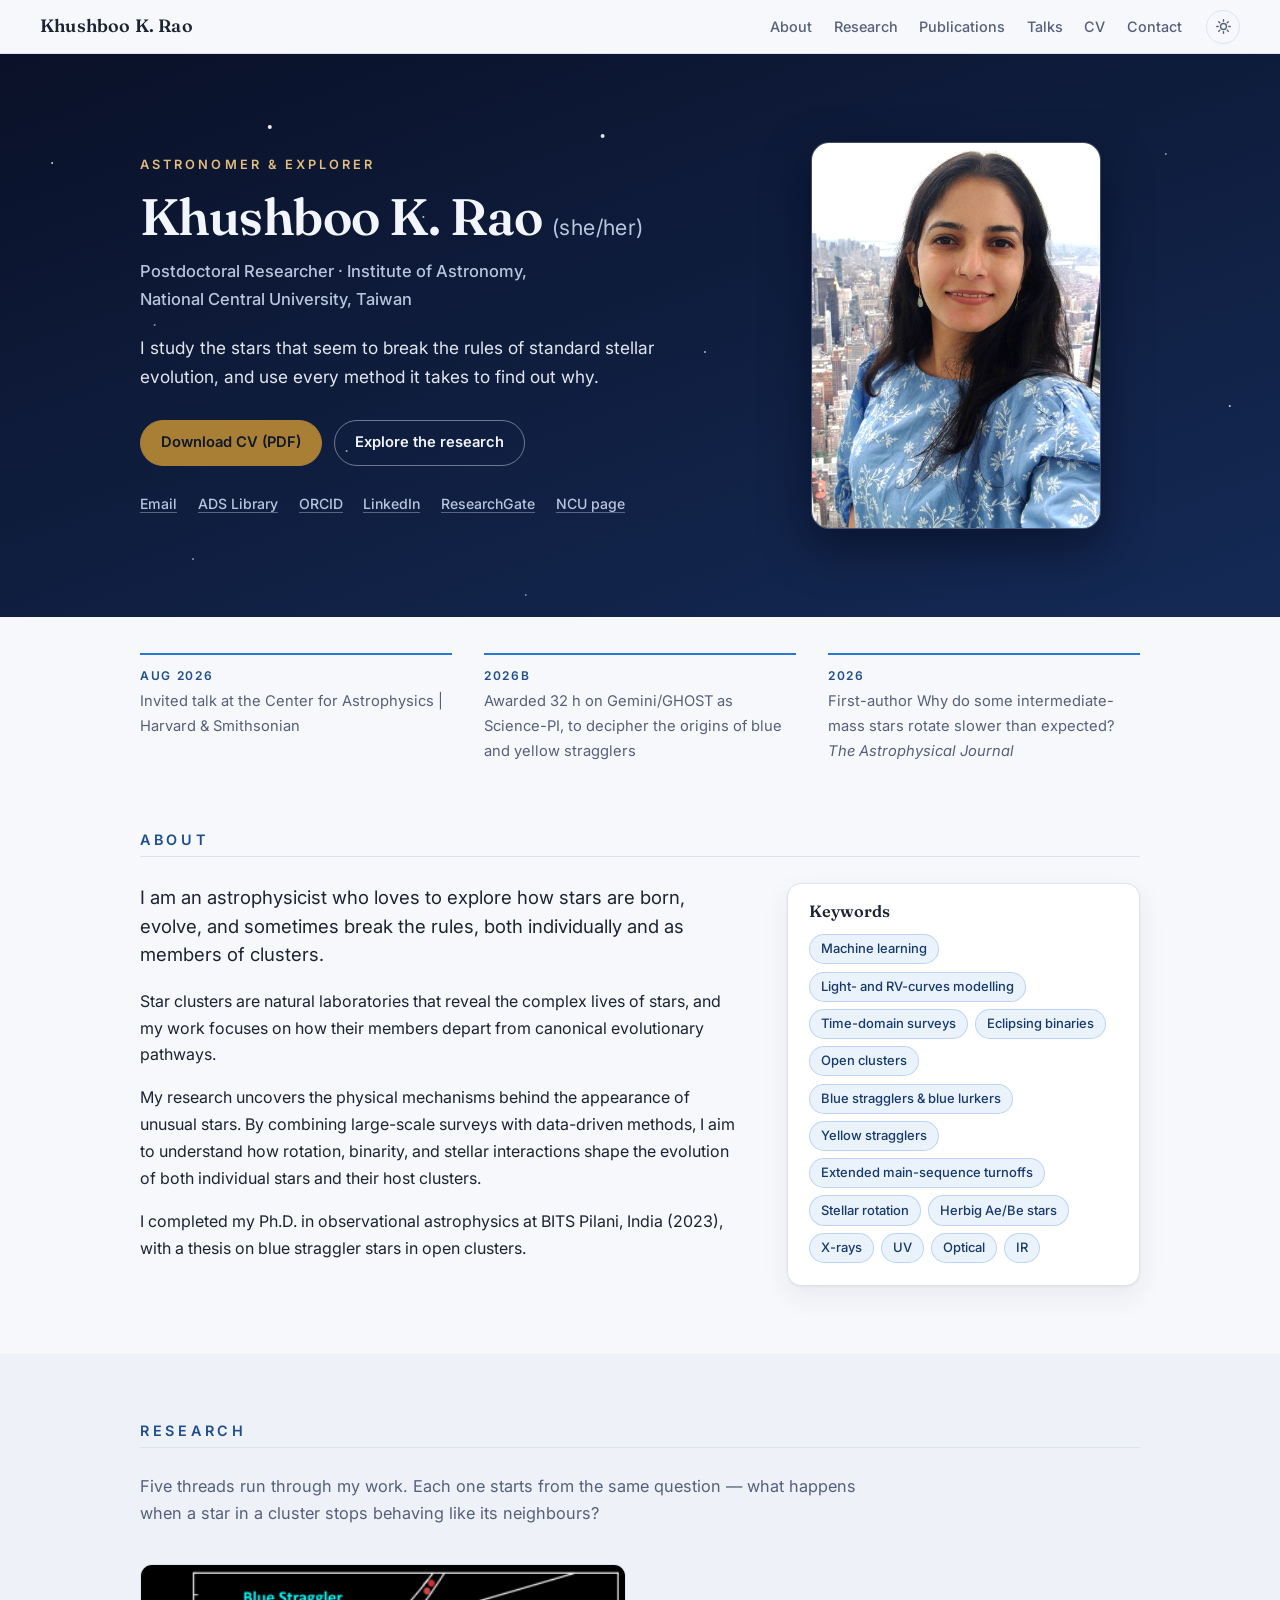
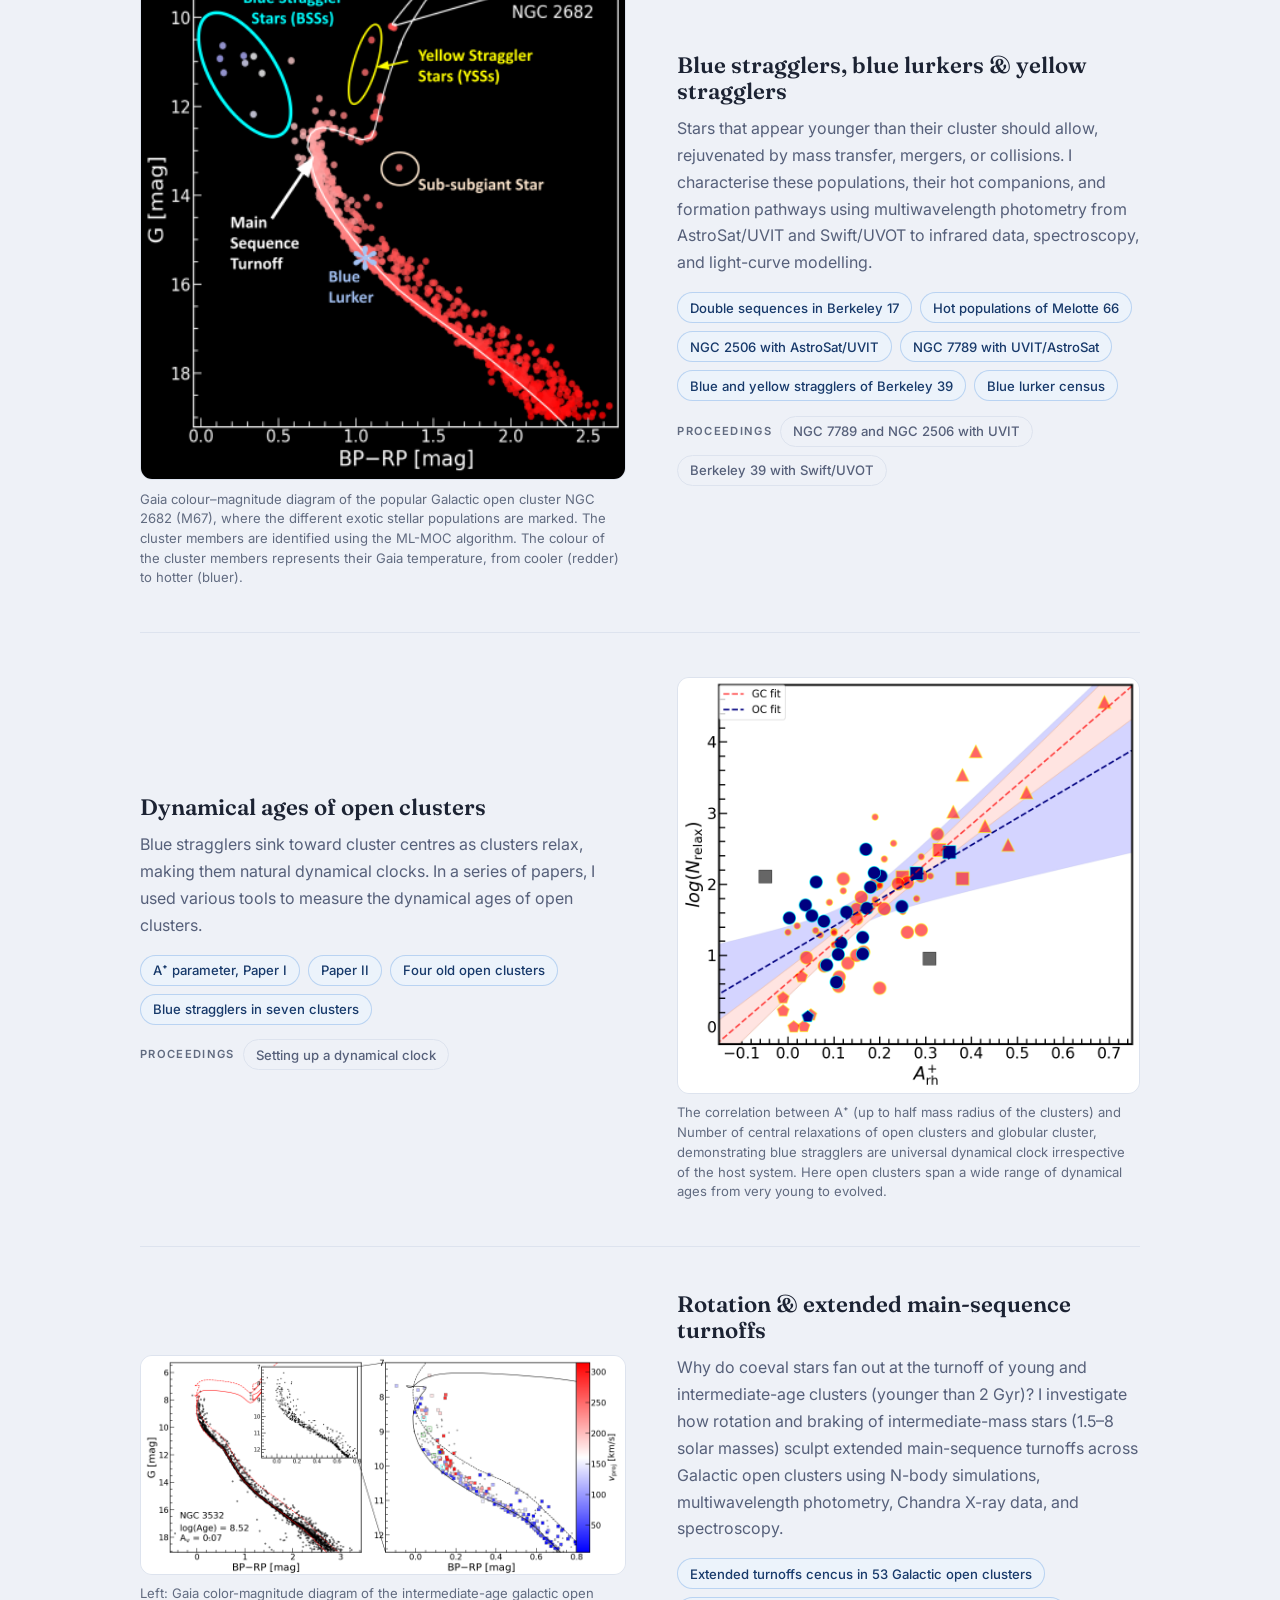
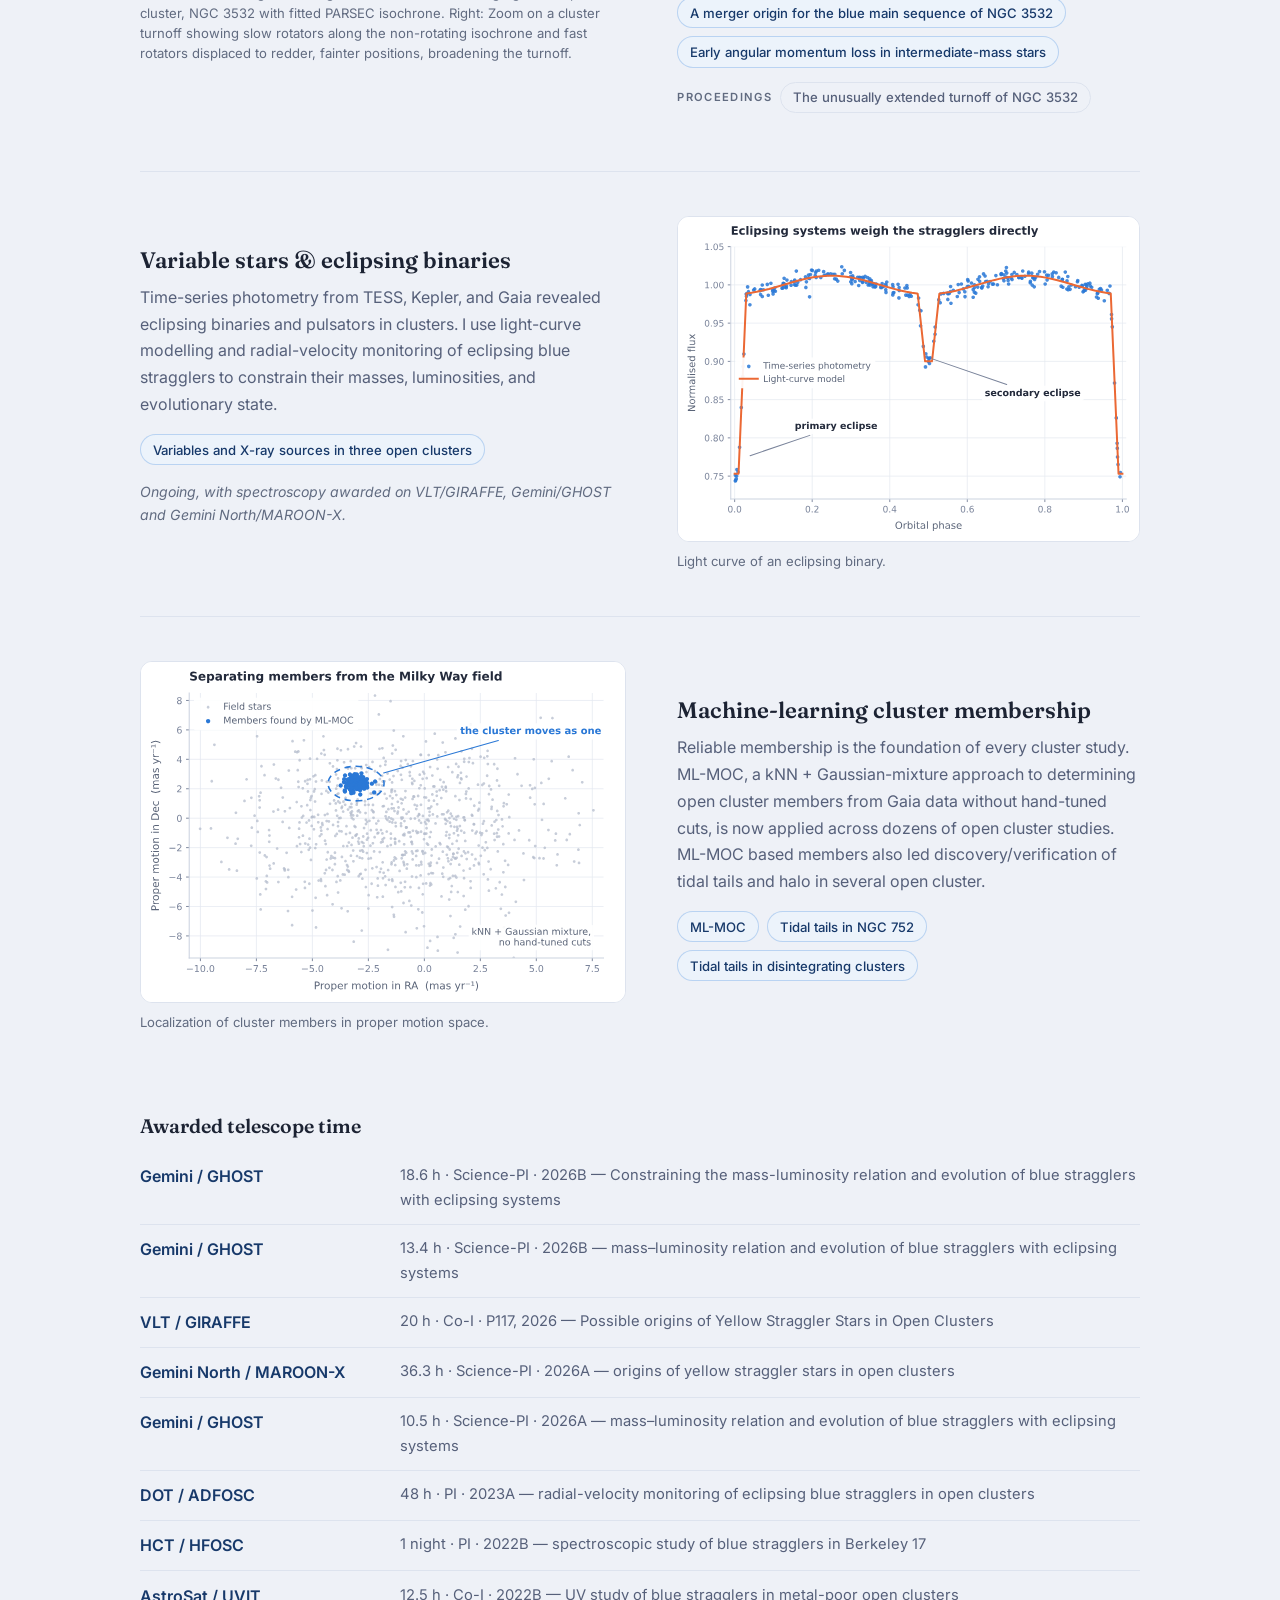
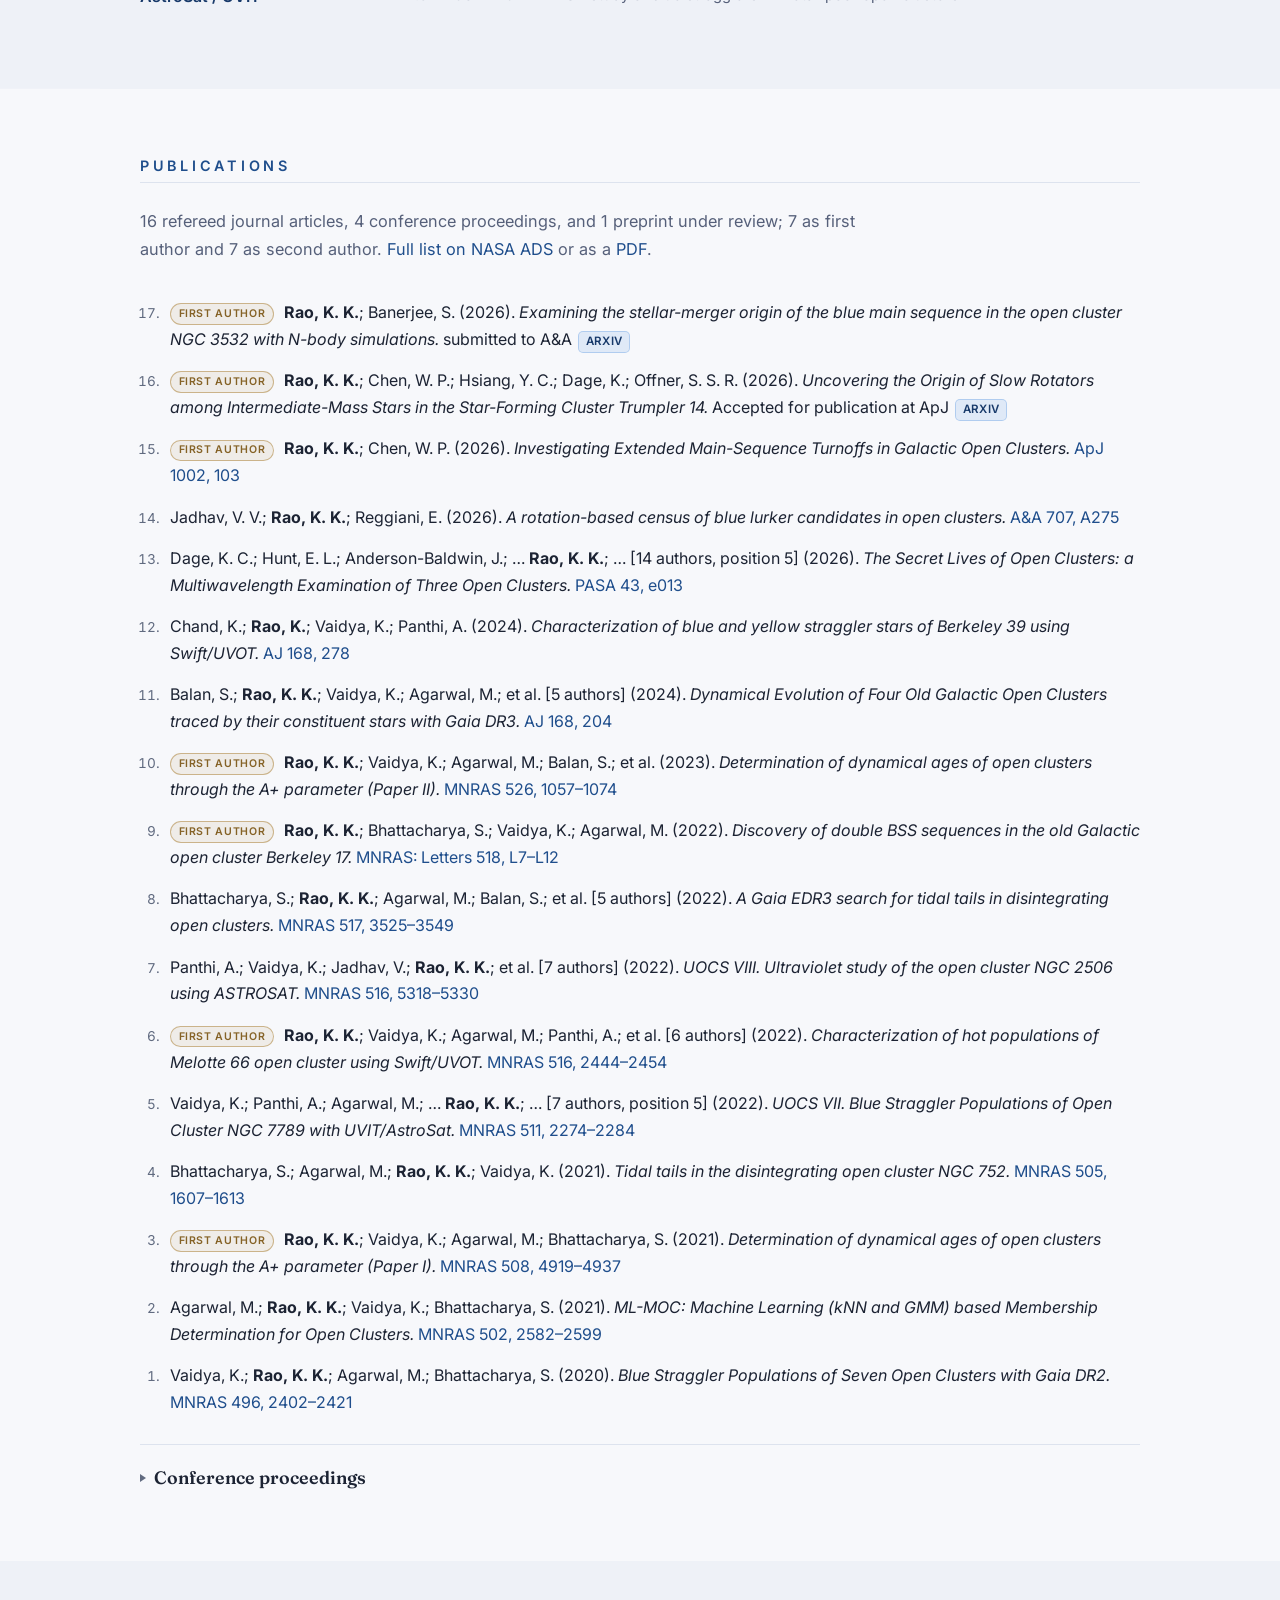
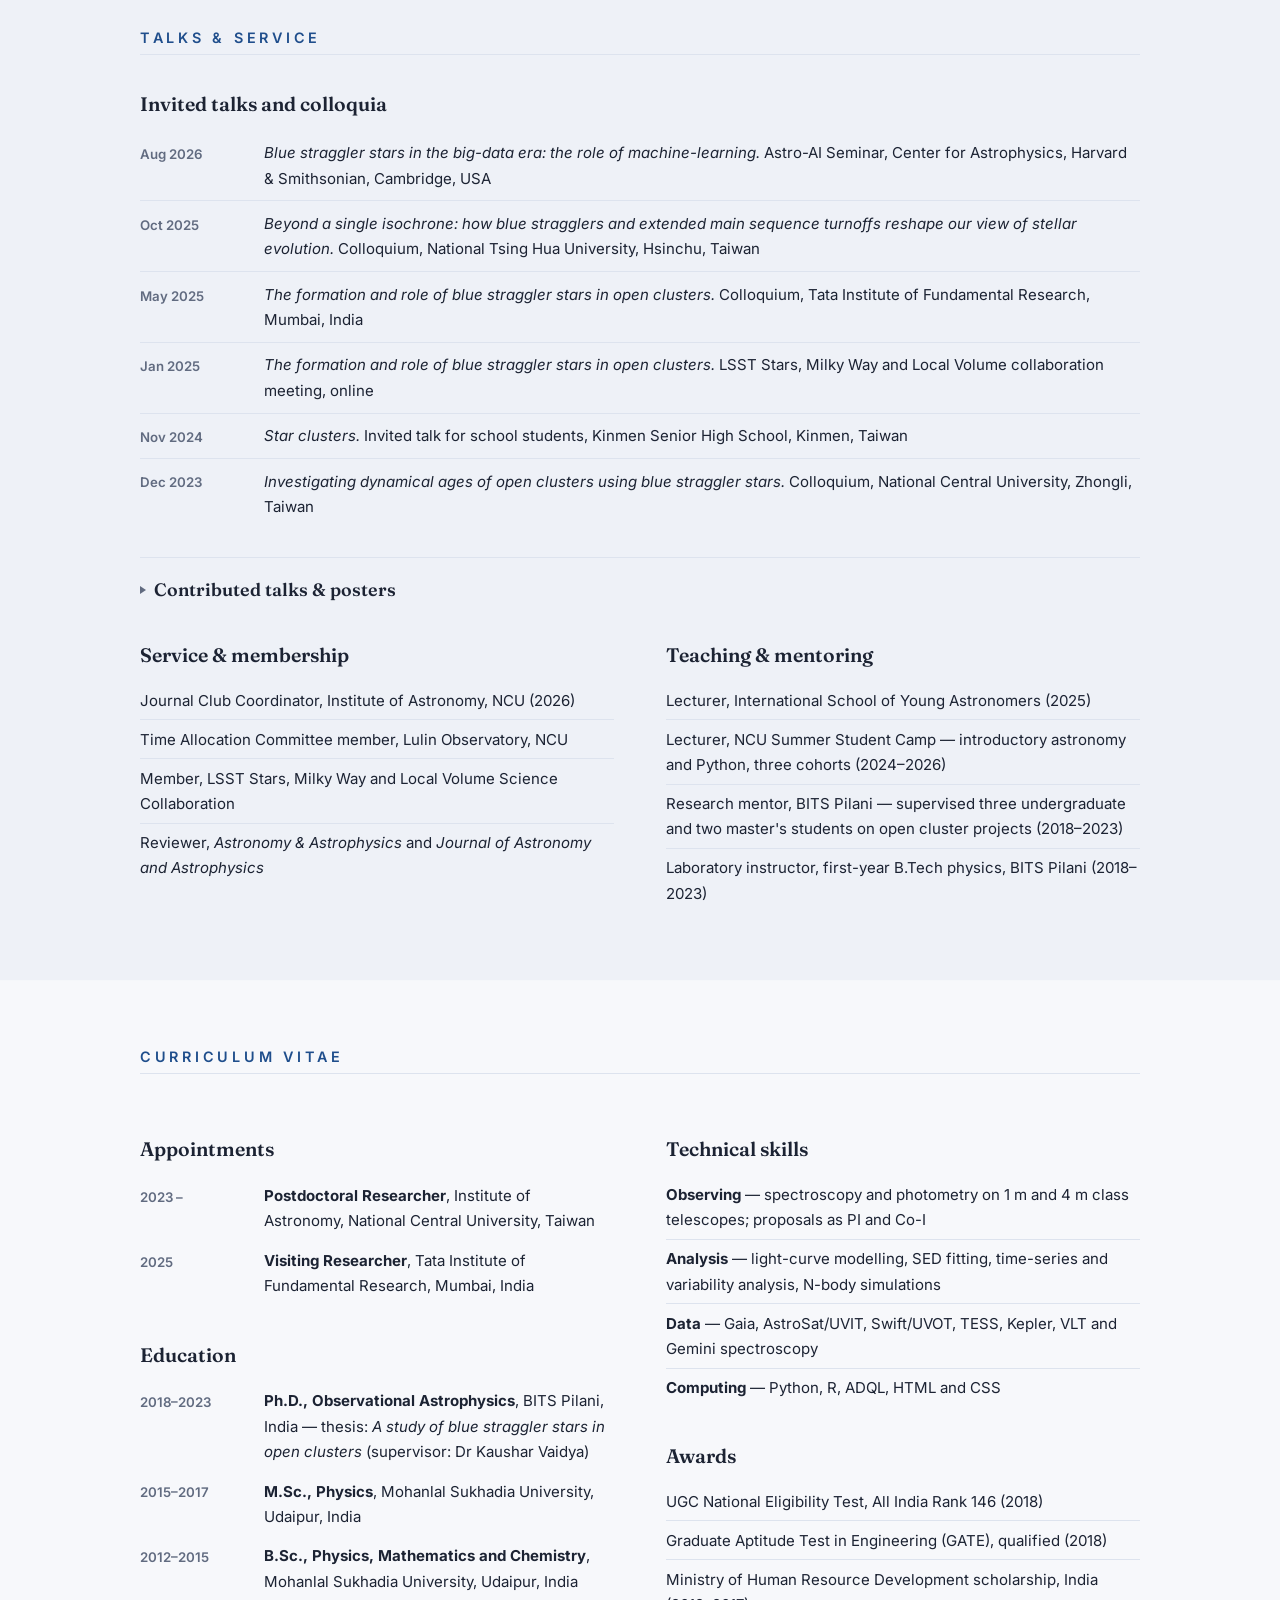
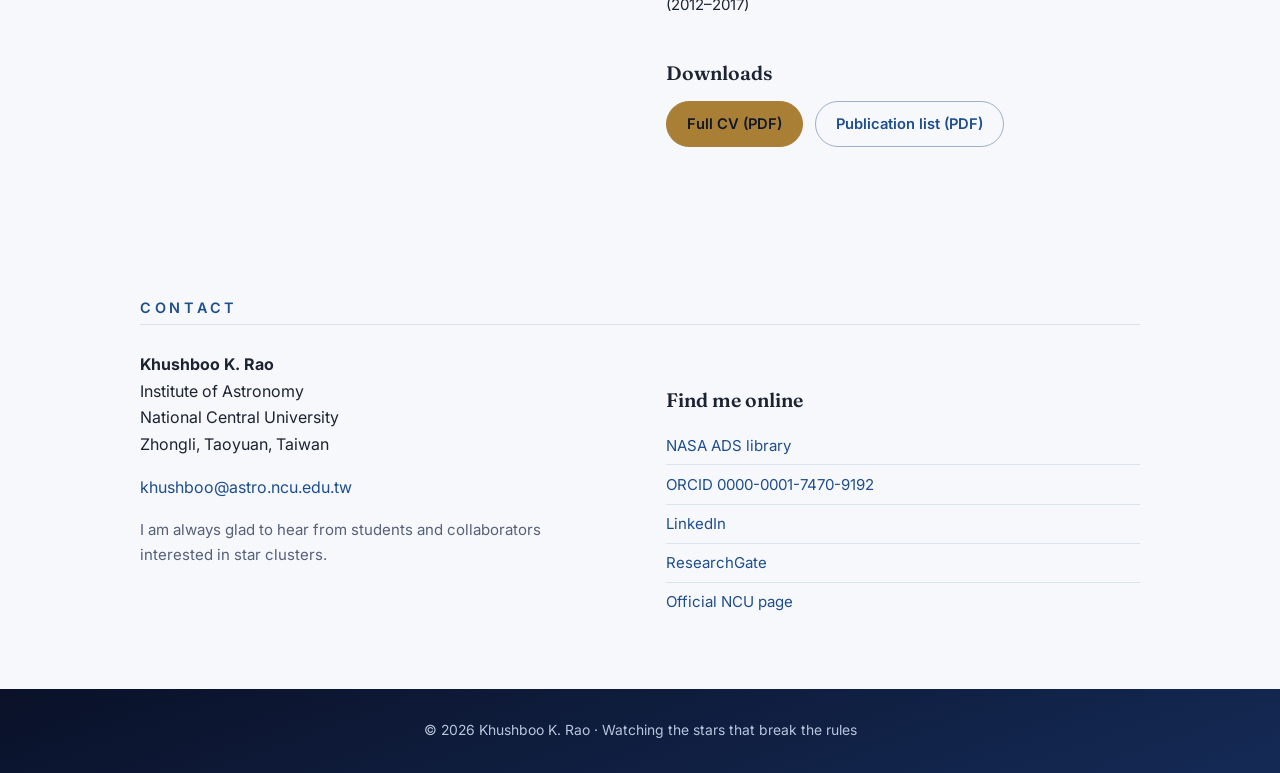
==== commit a4100178: "Fix the hero photo path and stop building unused figures The hero <img> pointed at images/kk3.jpg bu" ====
--- a/index.html
+++ b/index.html
@@ -81,7 +81,8 @@
                     </ul>
                 </div>
                 <figure class="hero-photo">
-                    <img src="images/kk3.jpg" alt="Portrait of Khushboo K. Rao" > 
+                    <img src="images/kk3.jpeg" alt="Portrait of Khushboo K. Rao"
+                        width="905" height="1208"> 
                 </figure>
             </div>
         </section>
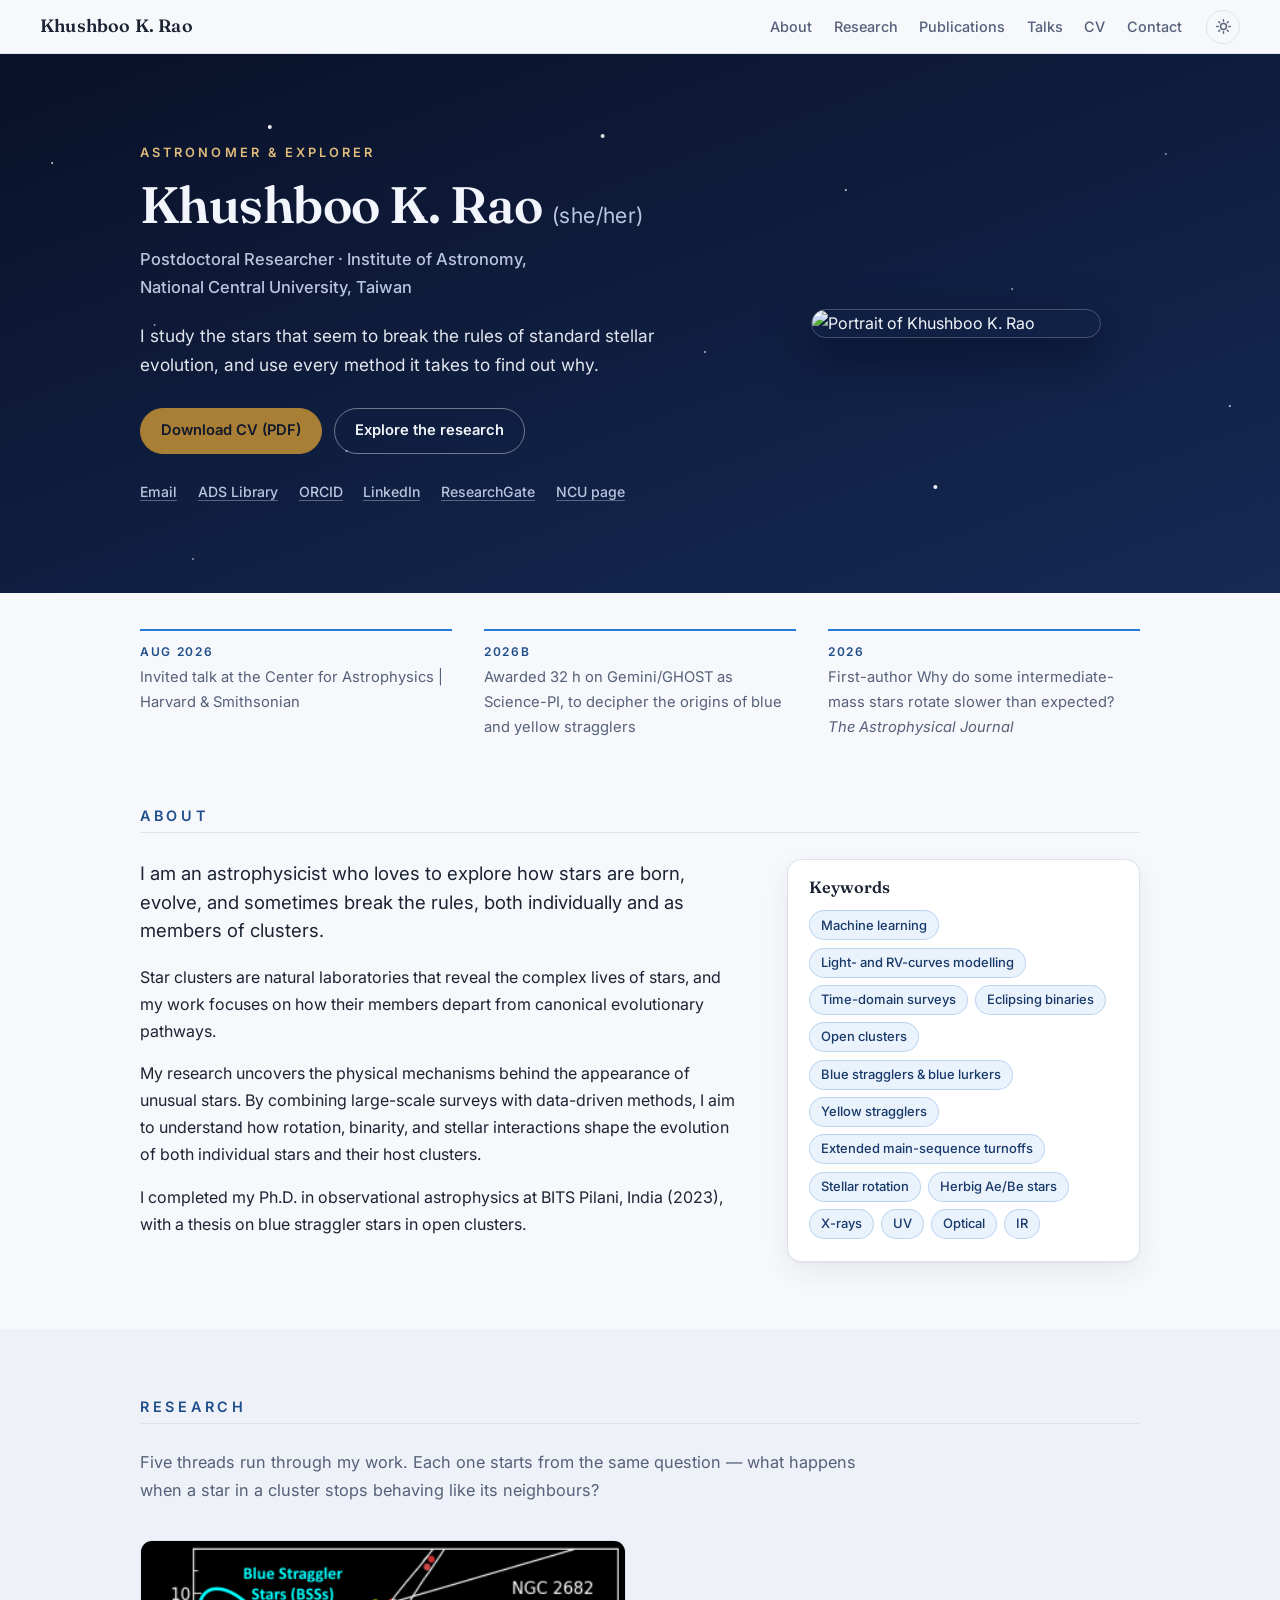
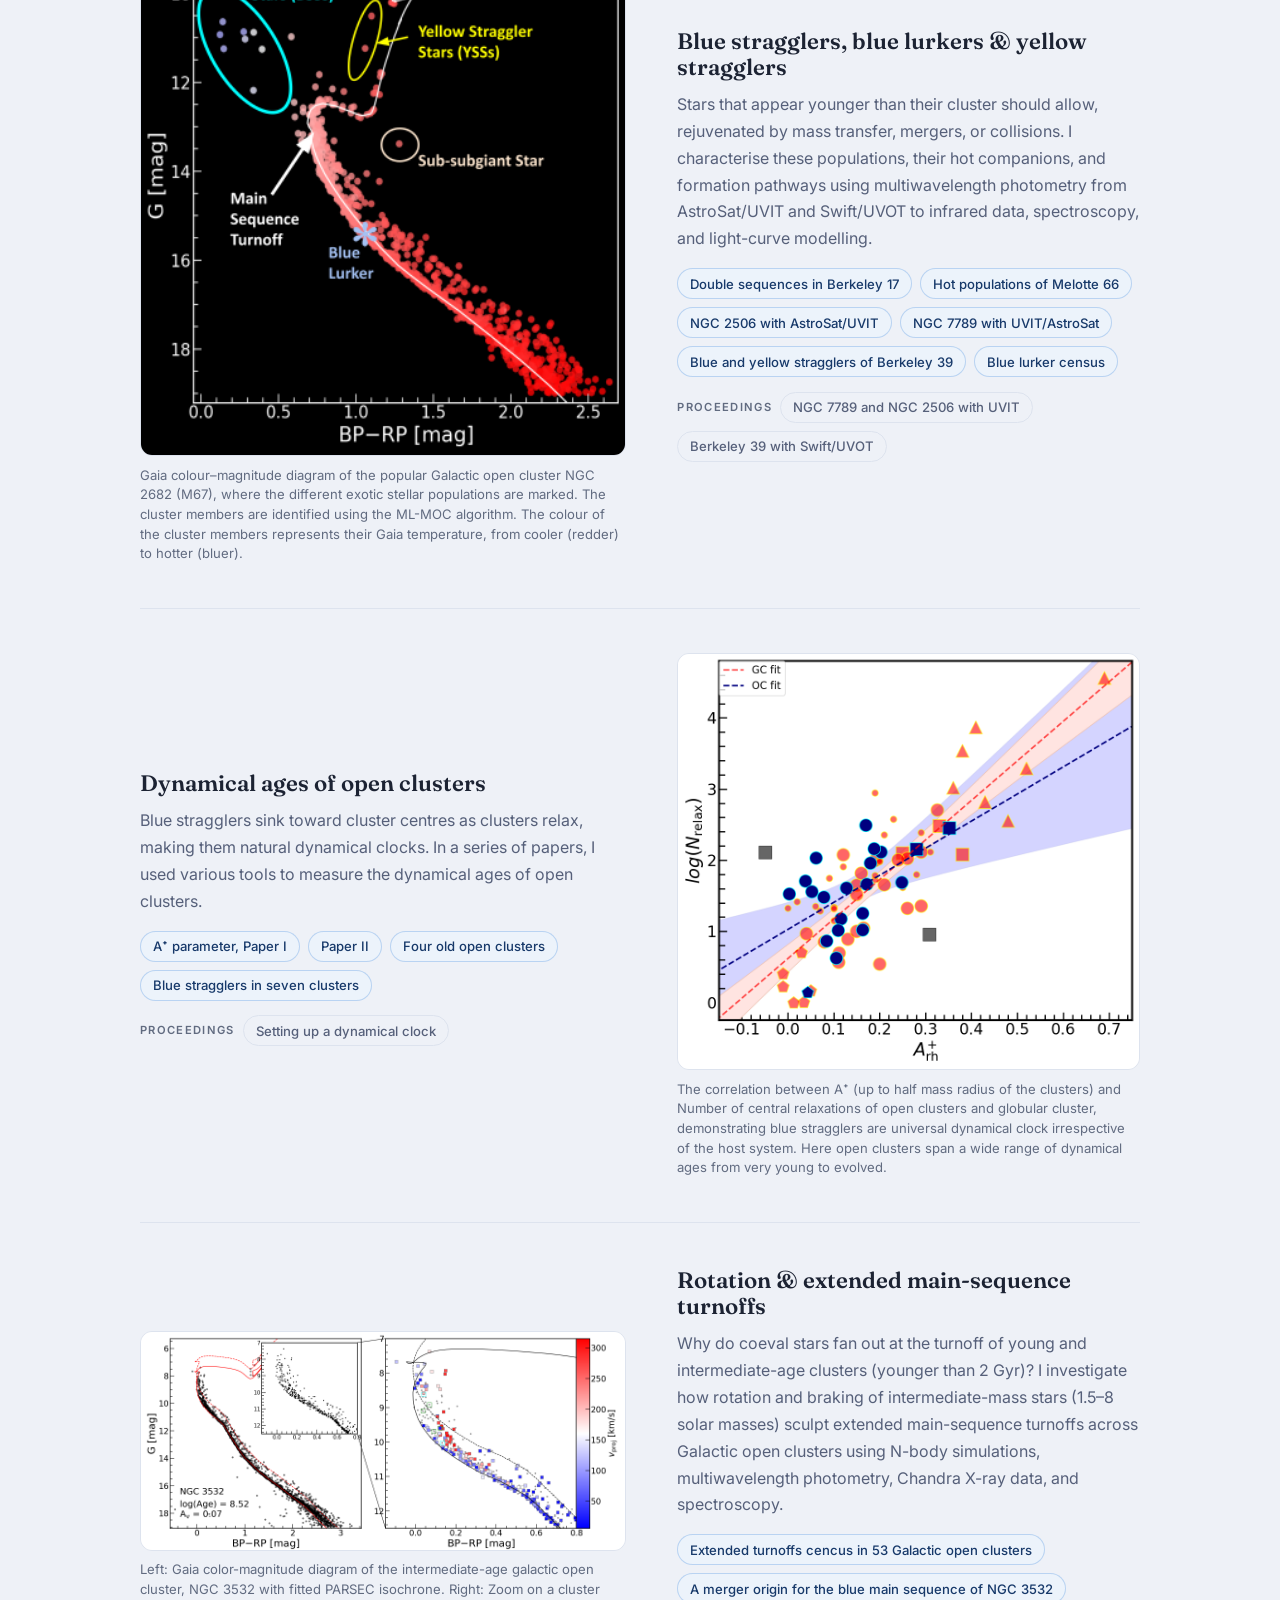
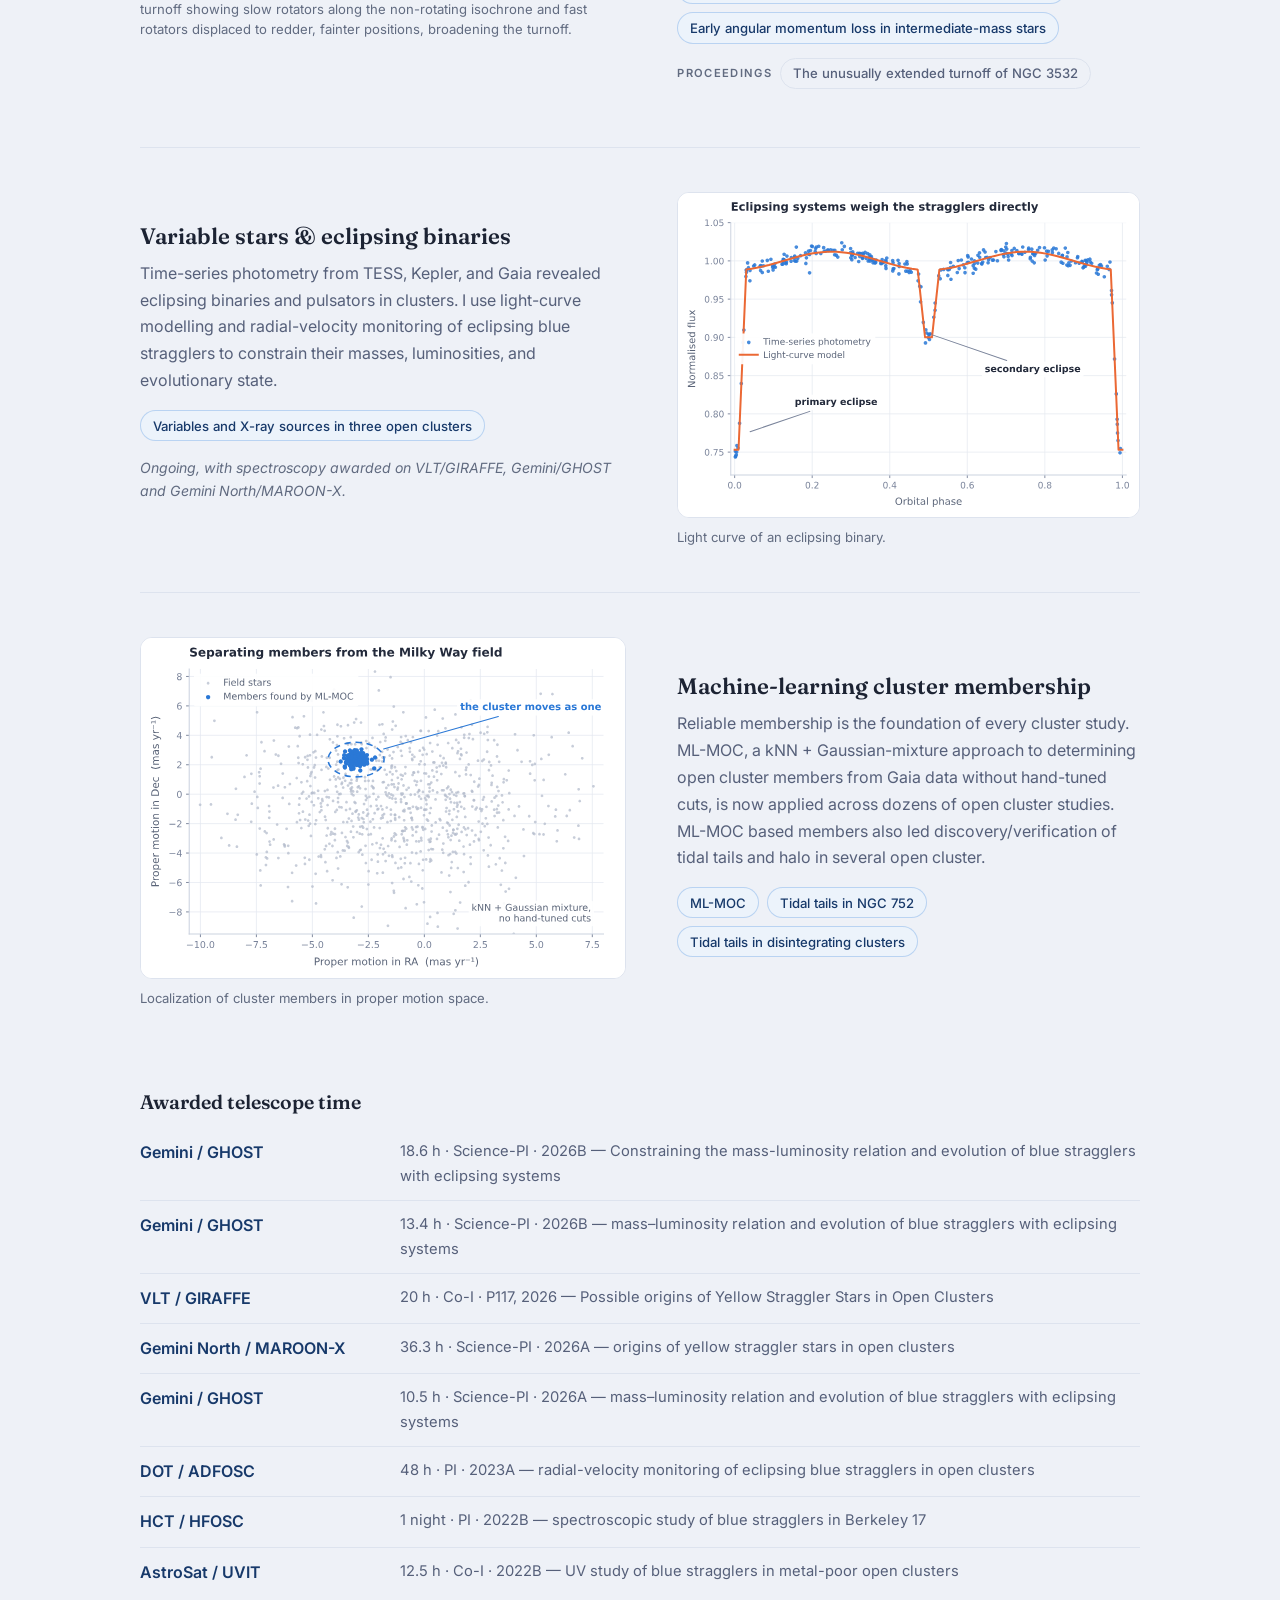
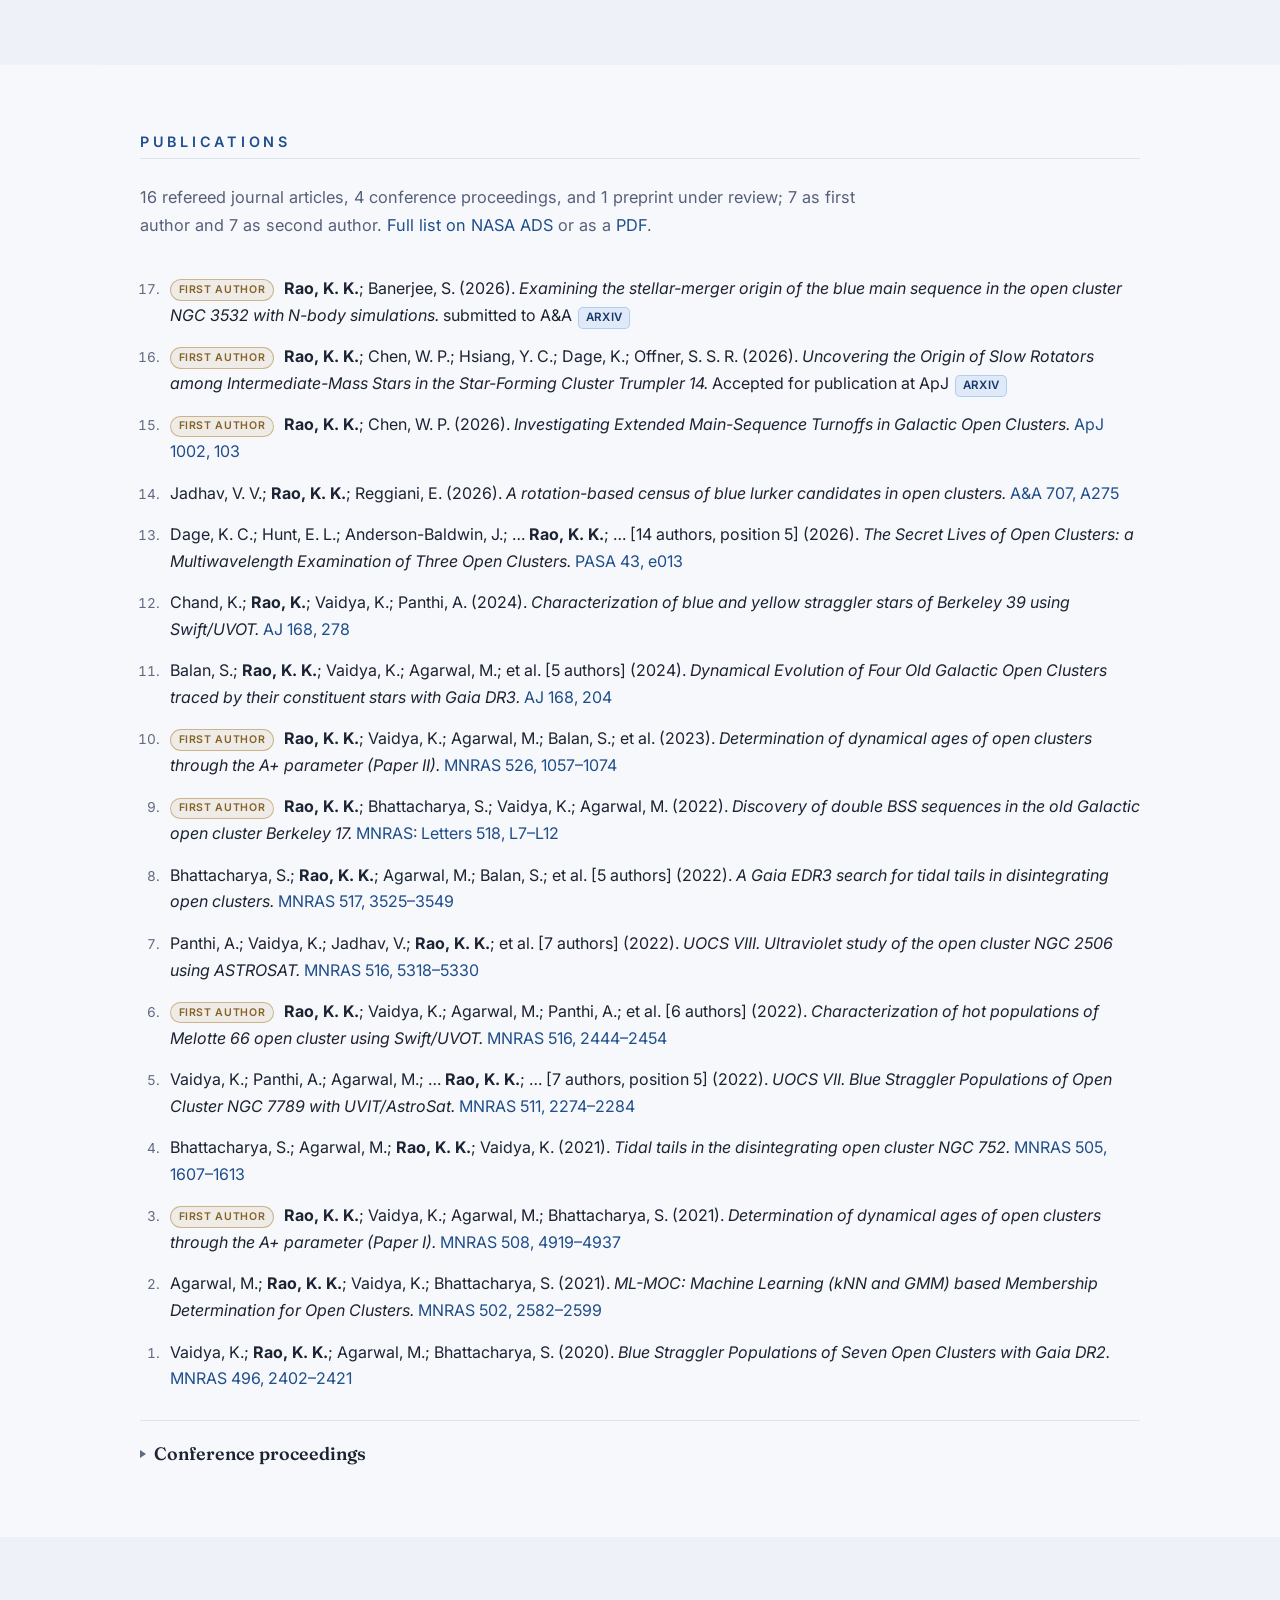
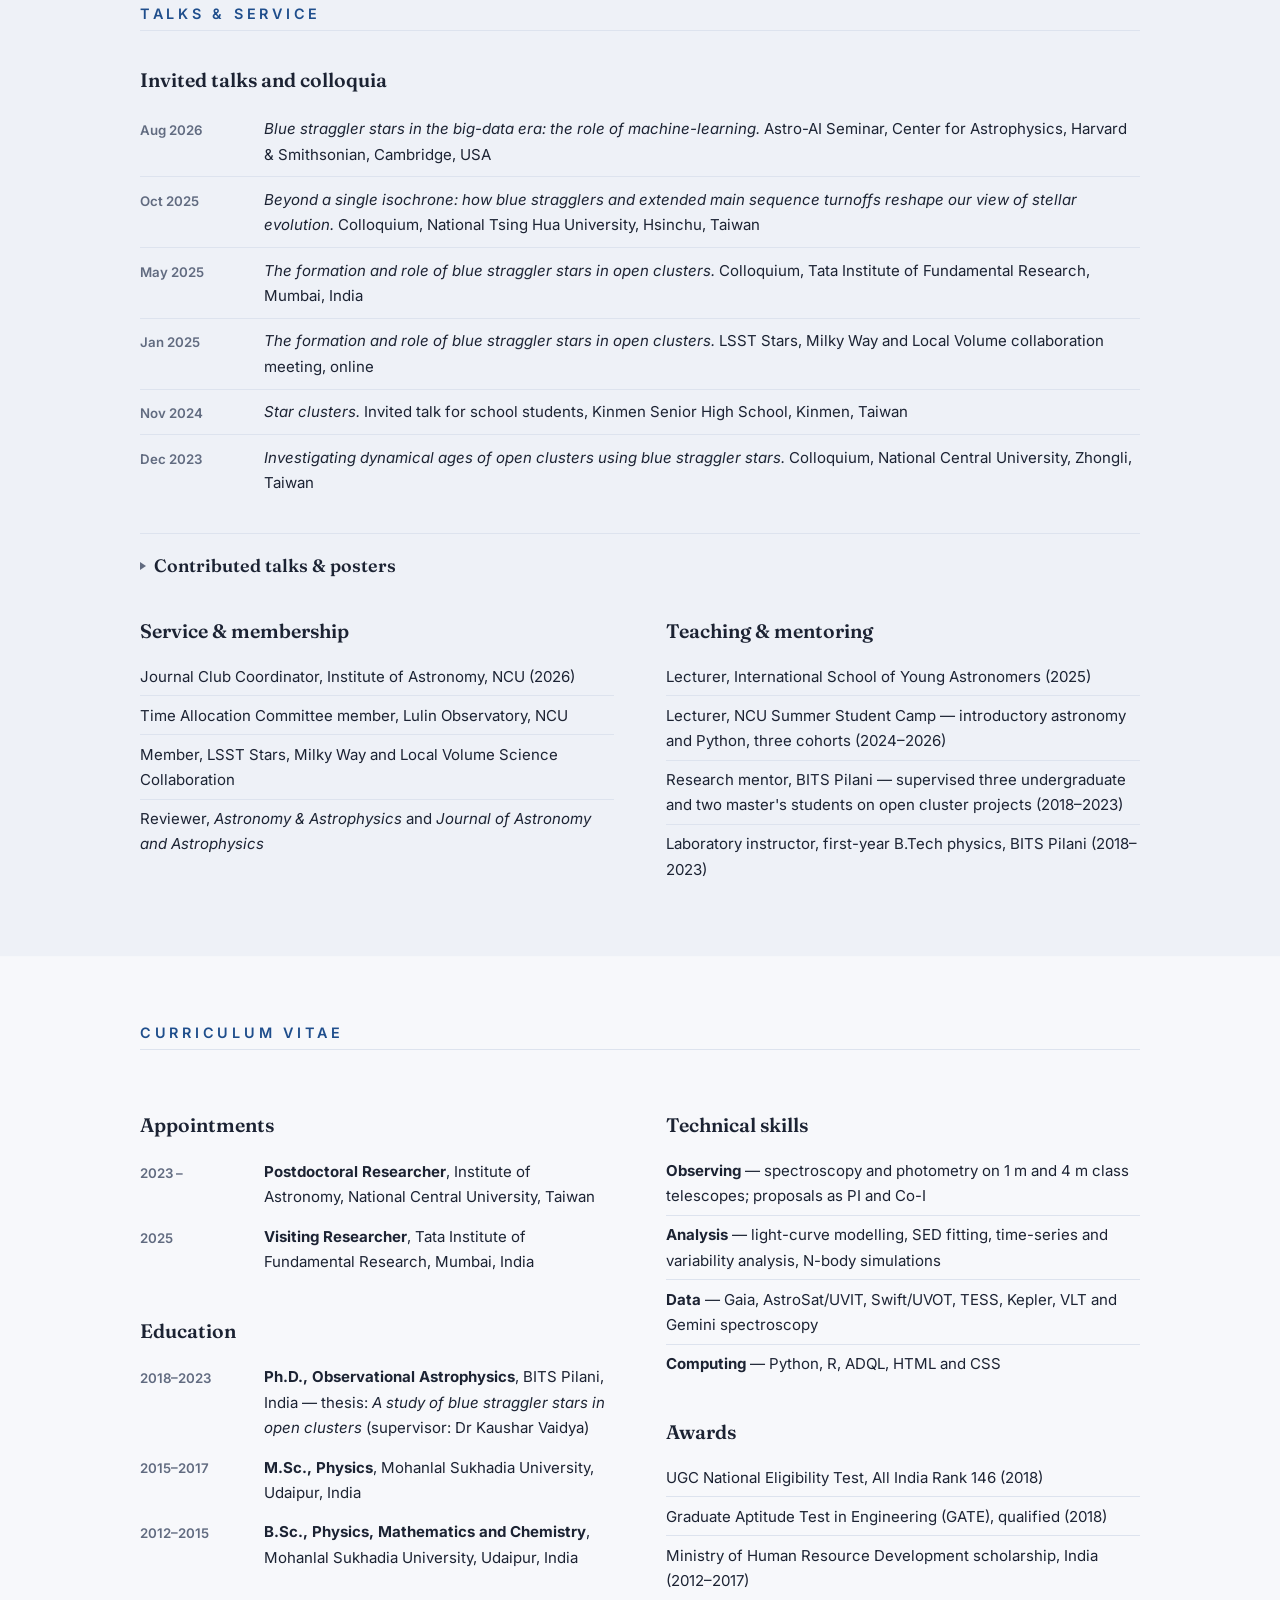
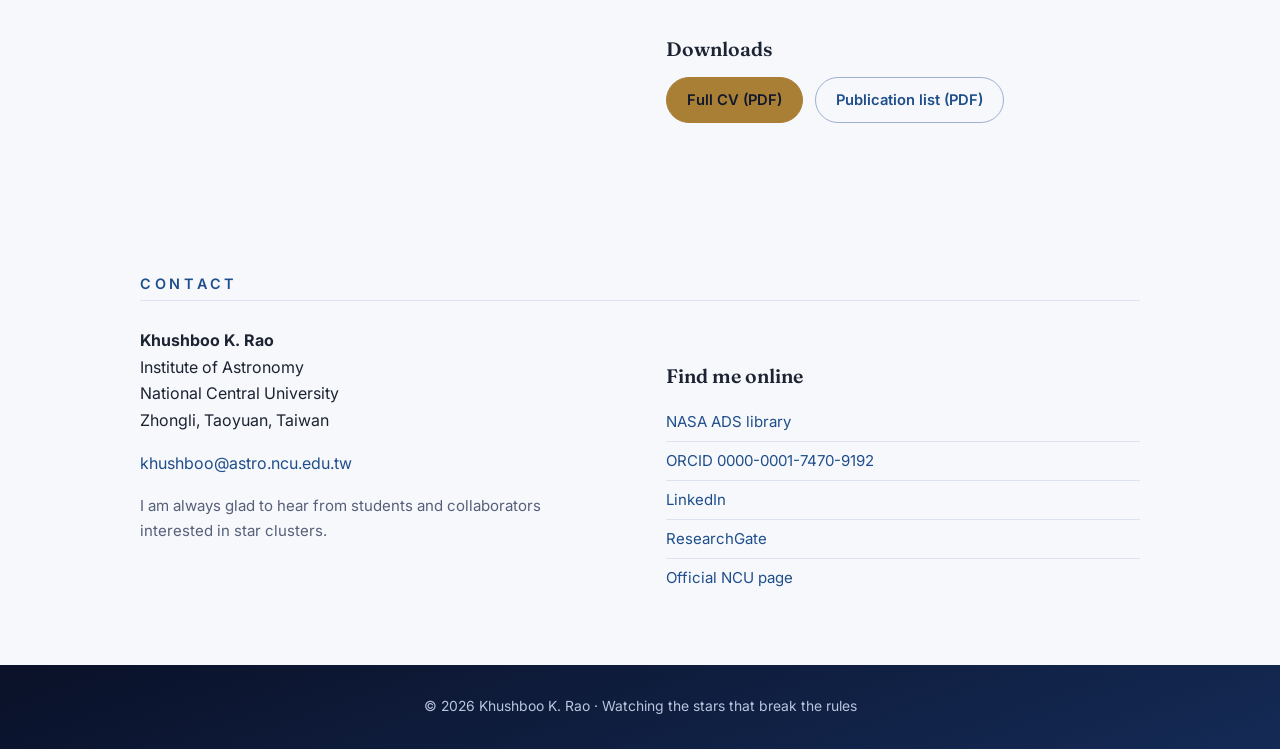
==== commit 63e2b2c7: "Update site" ====
--- a/index.html
+++ b/index.html
@@ -11,7 +11,7 @@
     <meta property="og:description"
         content="Postdoctoral researcher studying unusual stellar populations in open clusters with photometry, spectroscopy, time-series data, and machine learning.">
     <meta property="og:type" content="website">
-    <meta property="og:image" content="images/kk3.jpeg">
+    <meta property="og:image" content="images/kk4.jpeg">
     <link rel="icon"
         href="data:image/svg+xml,%3Csvg xmlns='http://www.w3.org/2000/svg' viewBox='0 0 100 100'%3E%3Ctext y='.9em' font-size='90'%3E%E2%9C%A6%3C/text%3E%3C/svg%3E">
     <link rel="preconnect" href="https://fonts.googleapis.com">
@@ -81,8 +81,8 @@
                     </ul>
                 </div>
                 <figure class="hero-photo">
-                    <img src="images/kk3.jpeg" alt="Portrait of Khushboo K. Rao"
-                        width="905" height="1208"> 
+                    <img src="images/kk4.jpeg" alt="Portrait of Khushboo K. Rao"
+                        > 
                 </figure>
             </div>
         </section>
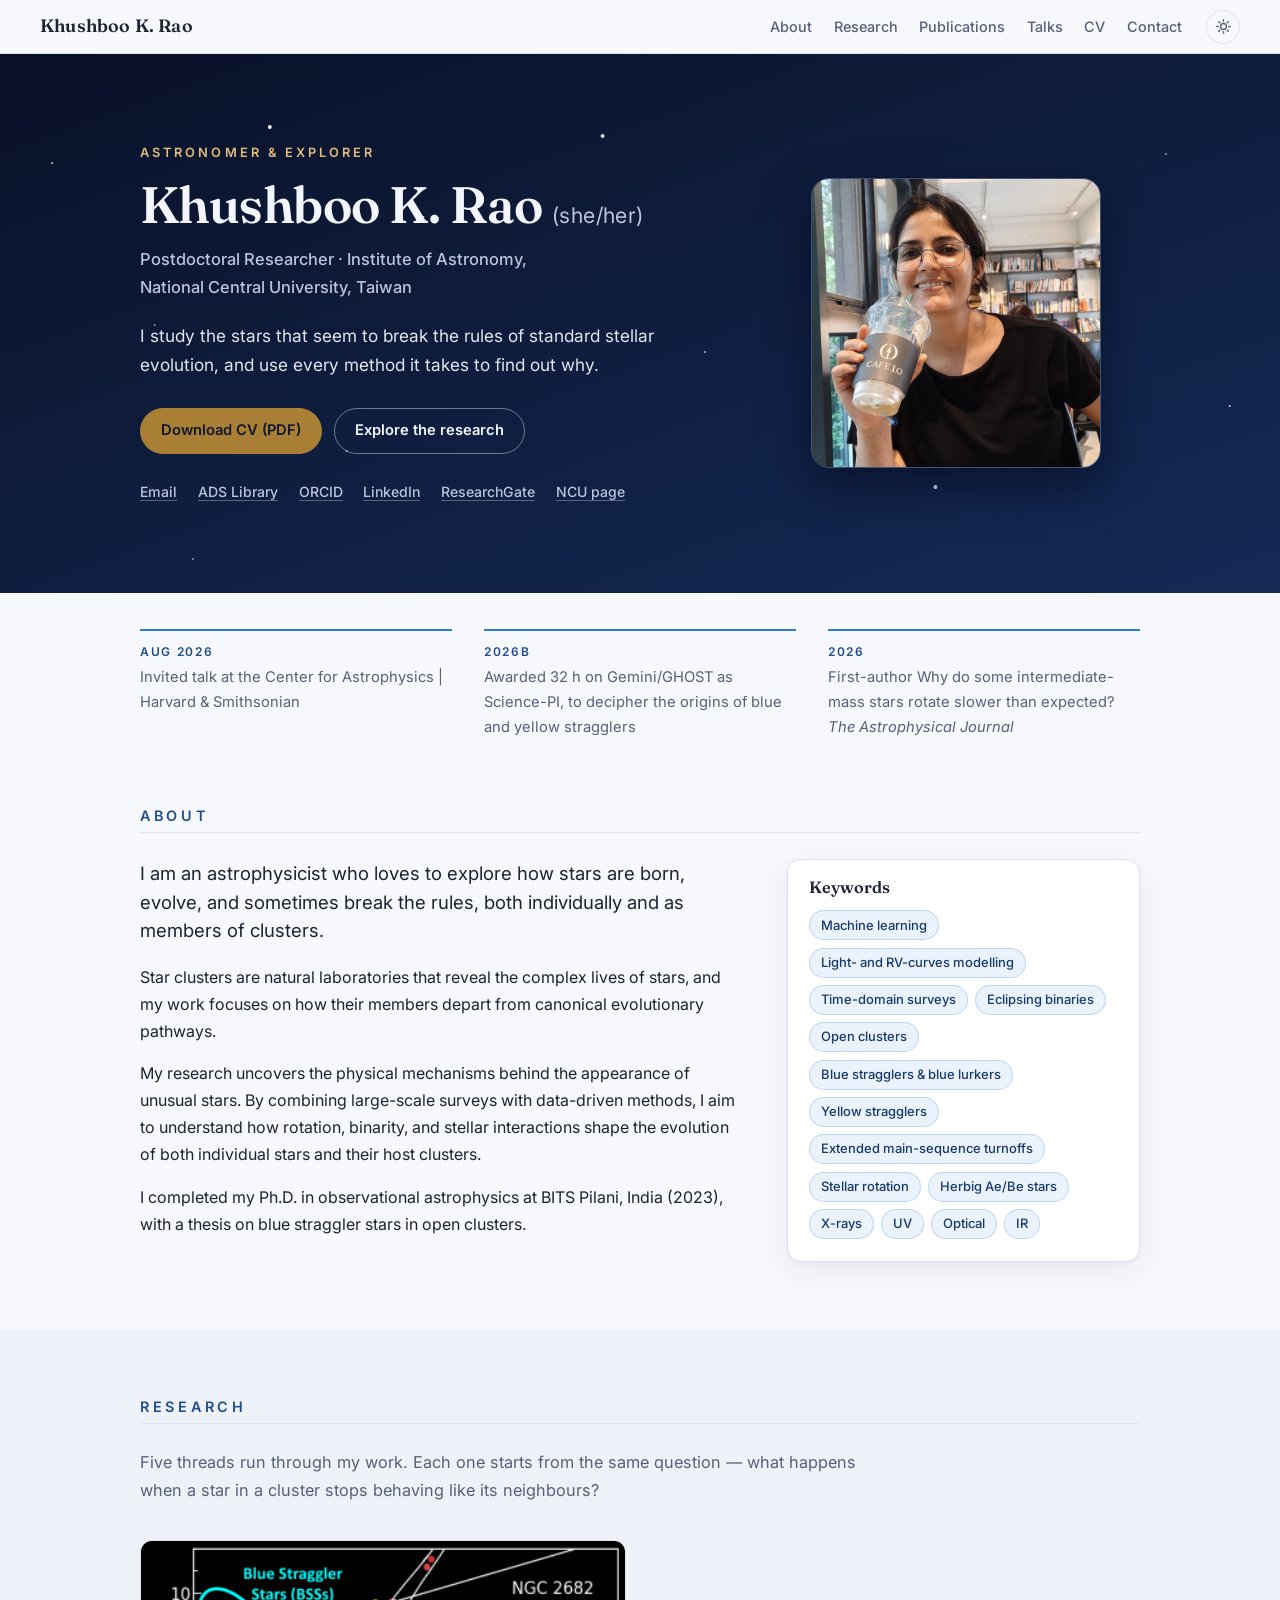
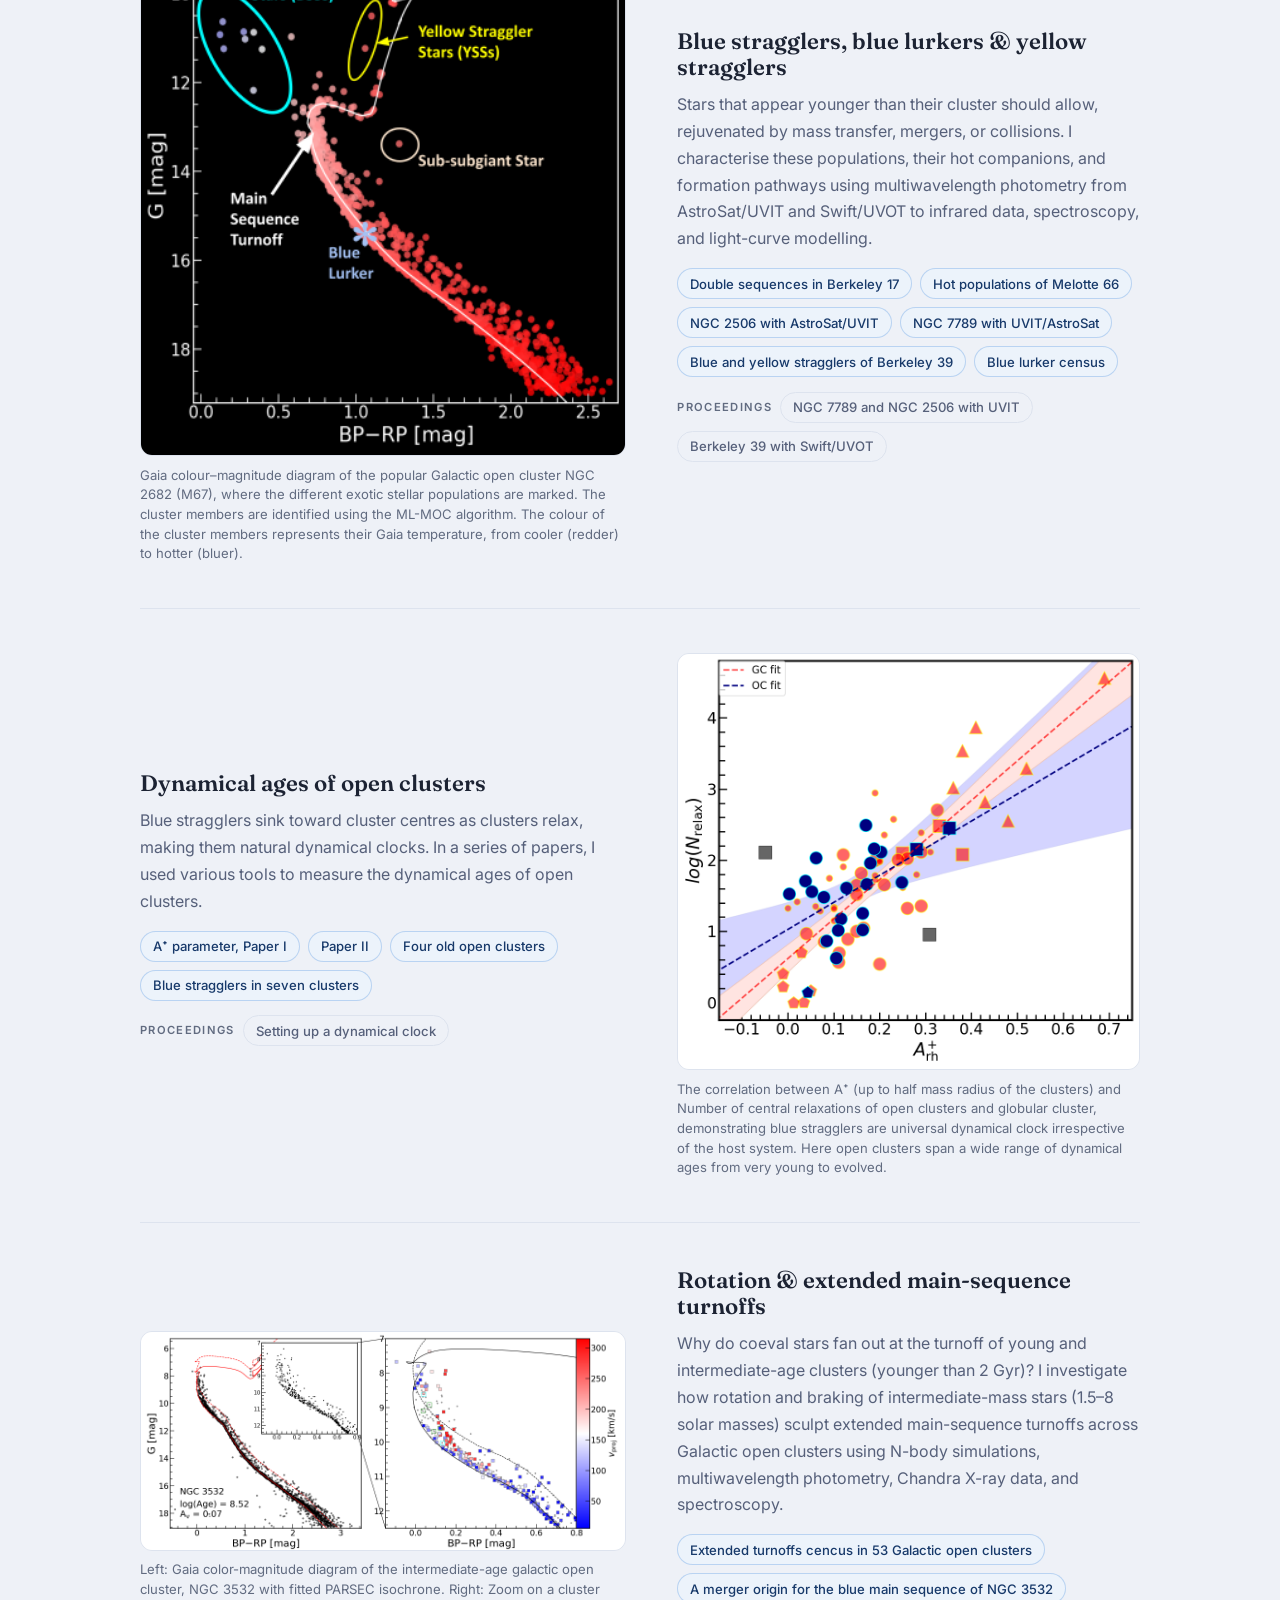
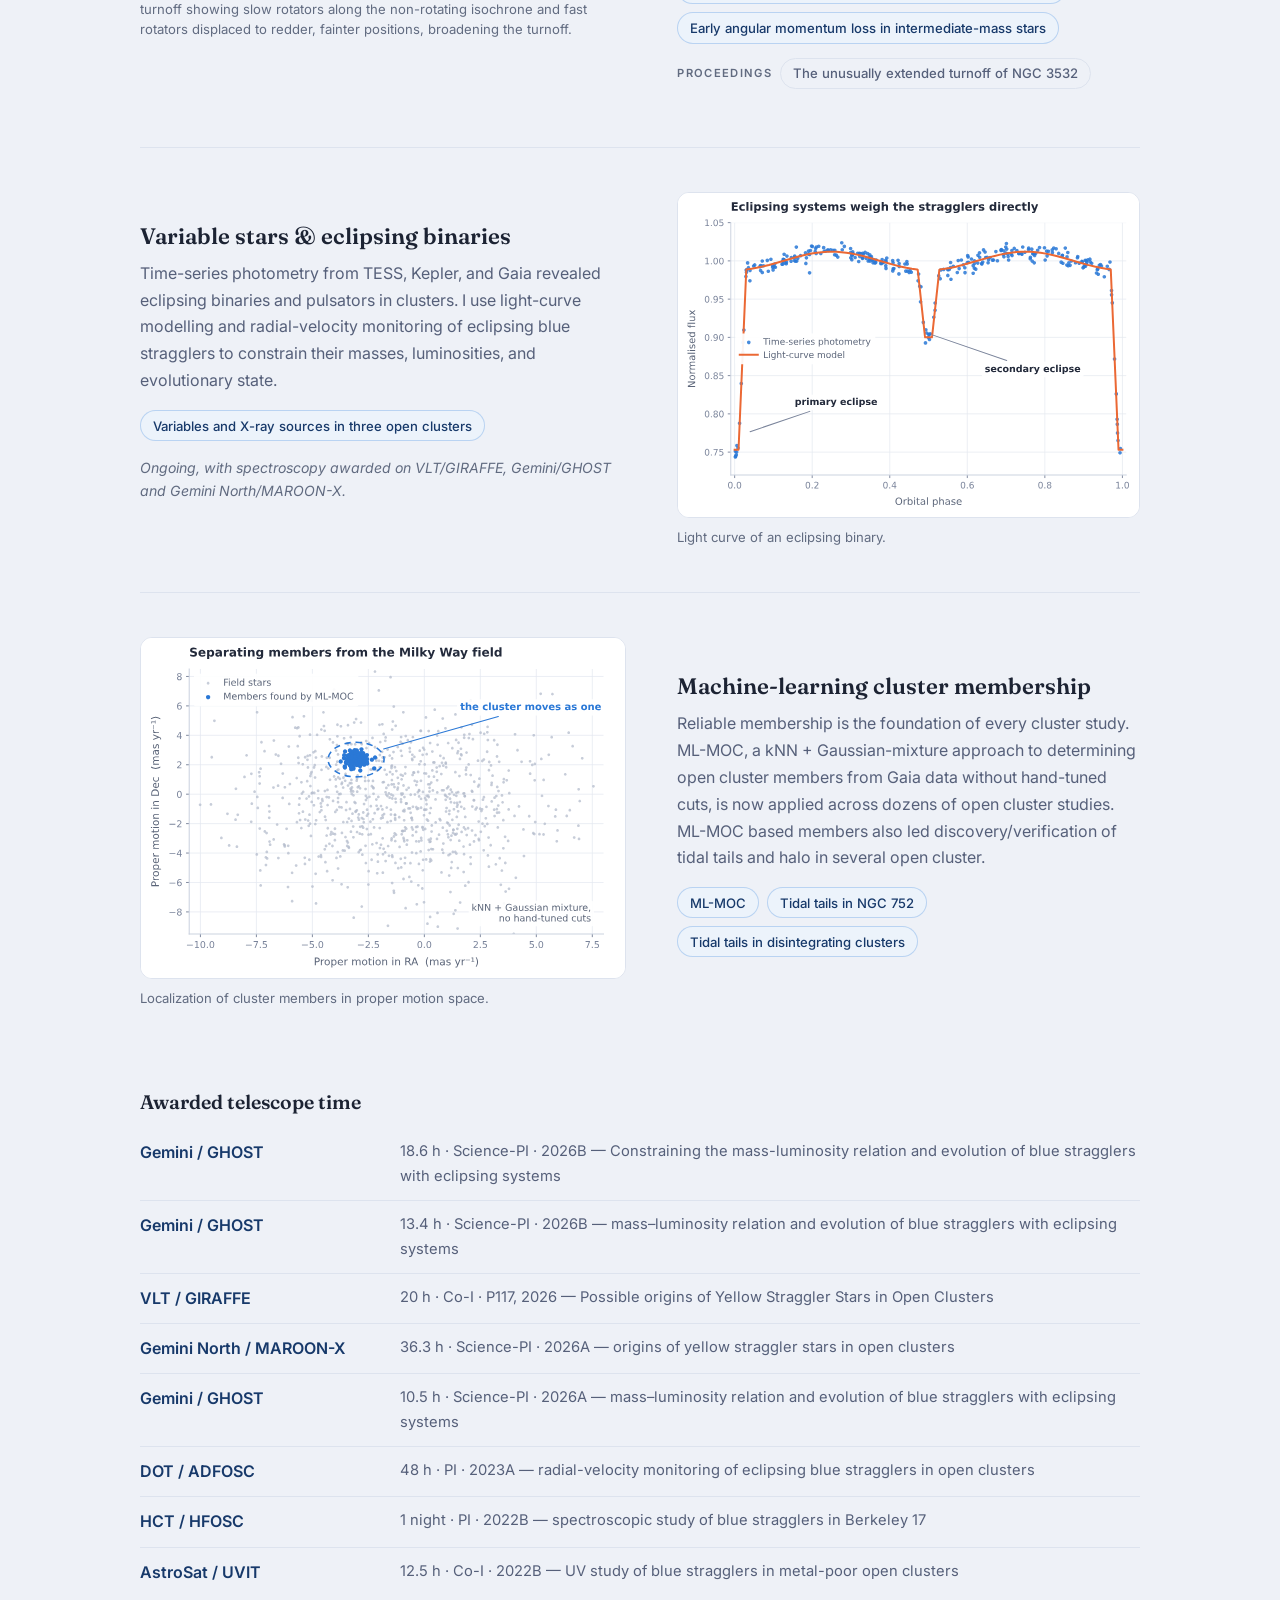
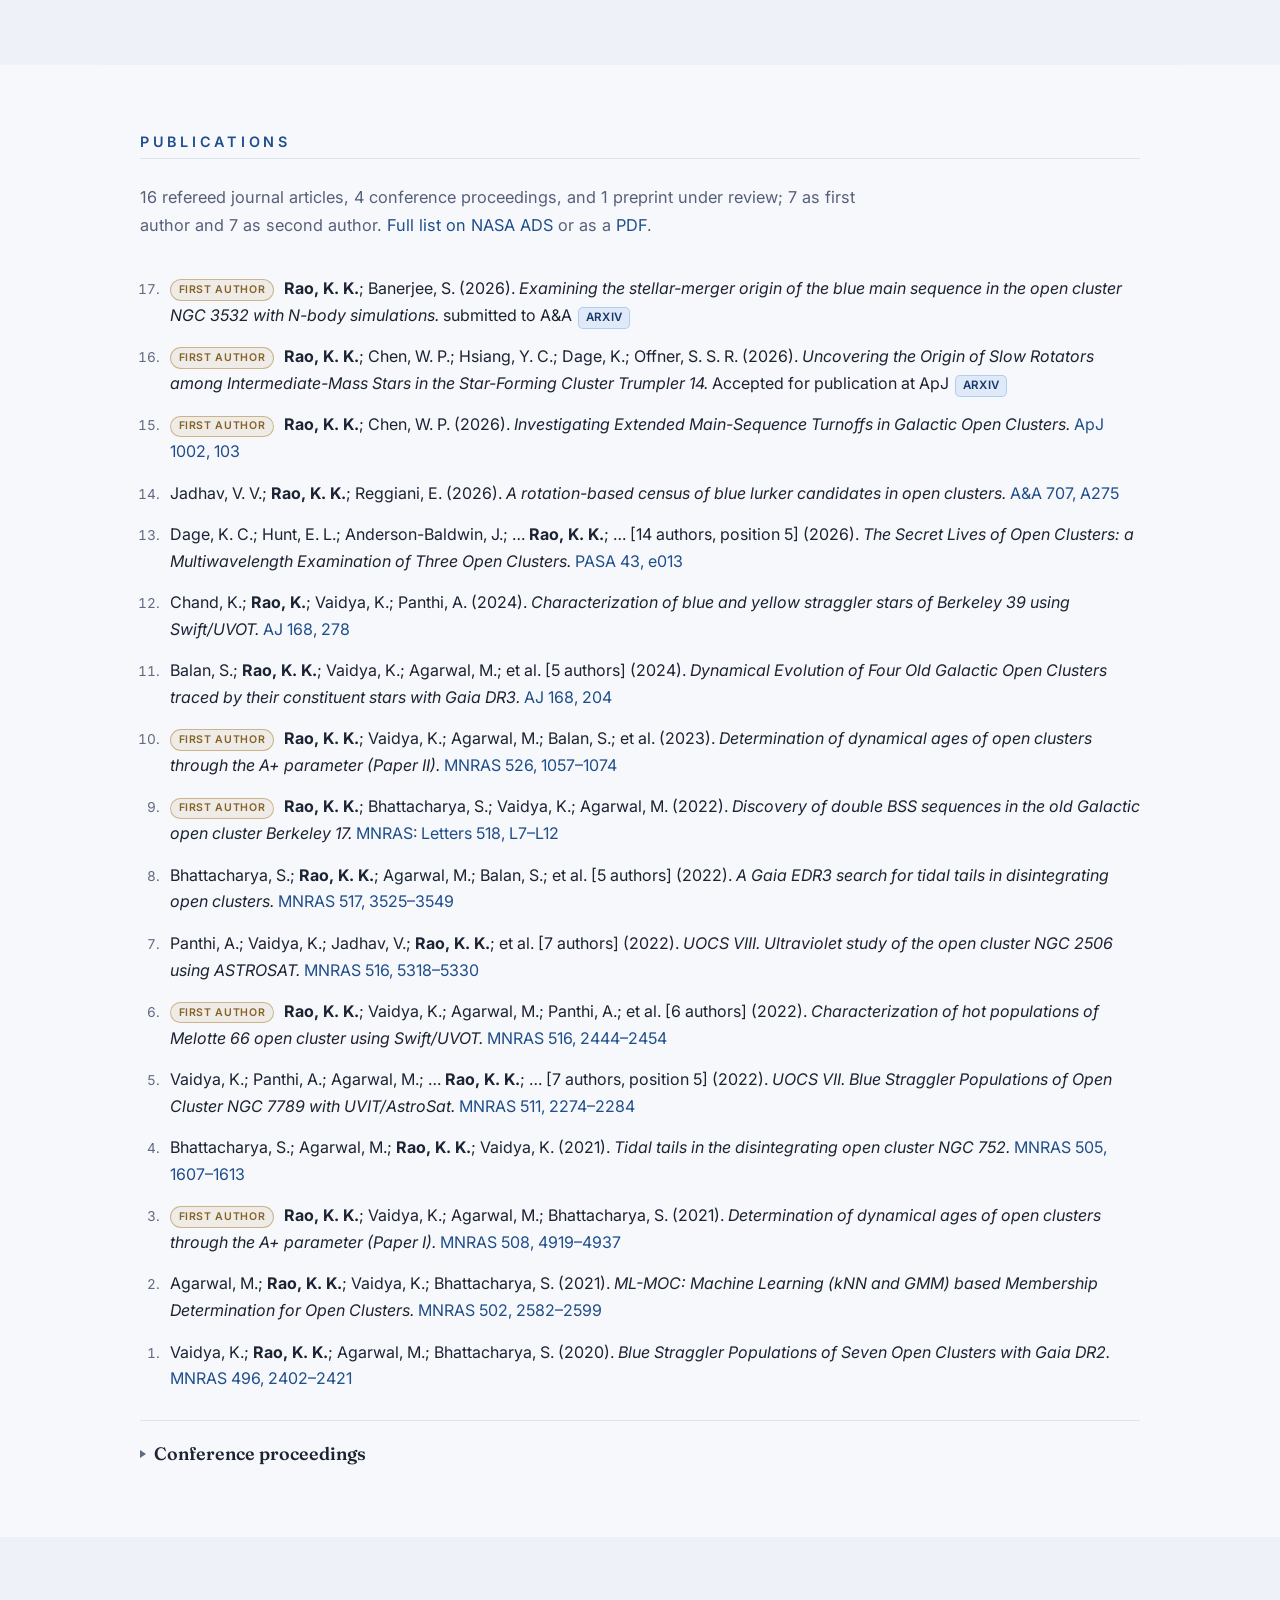
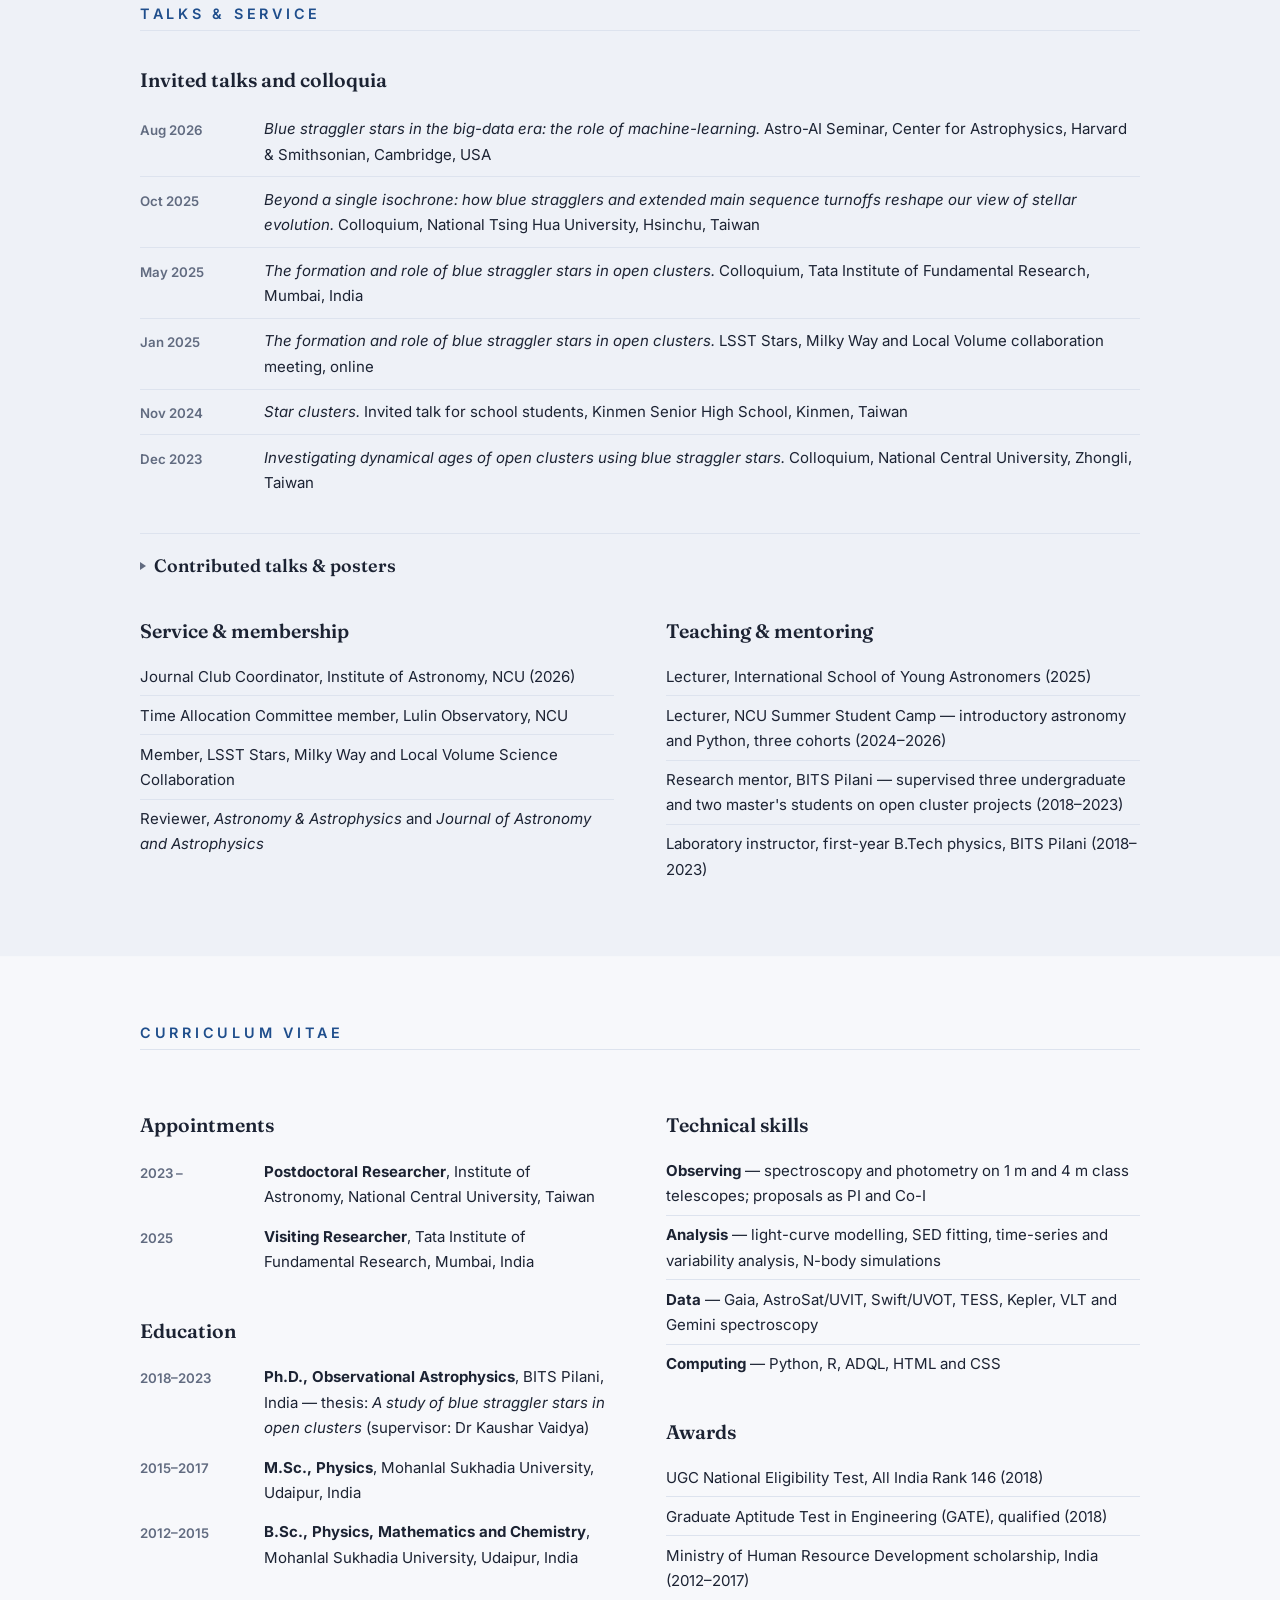
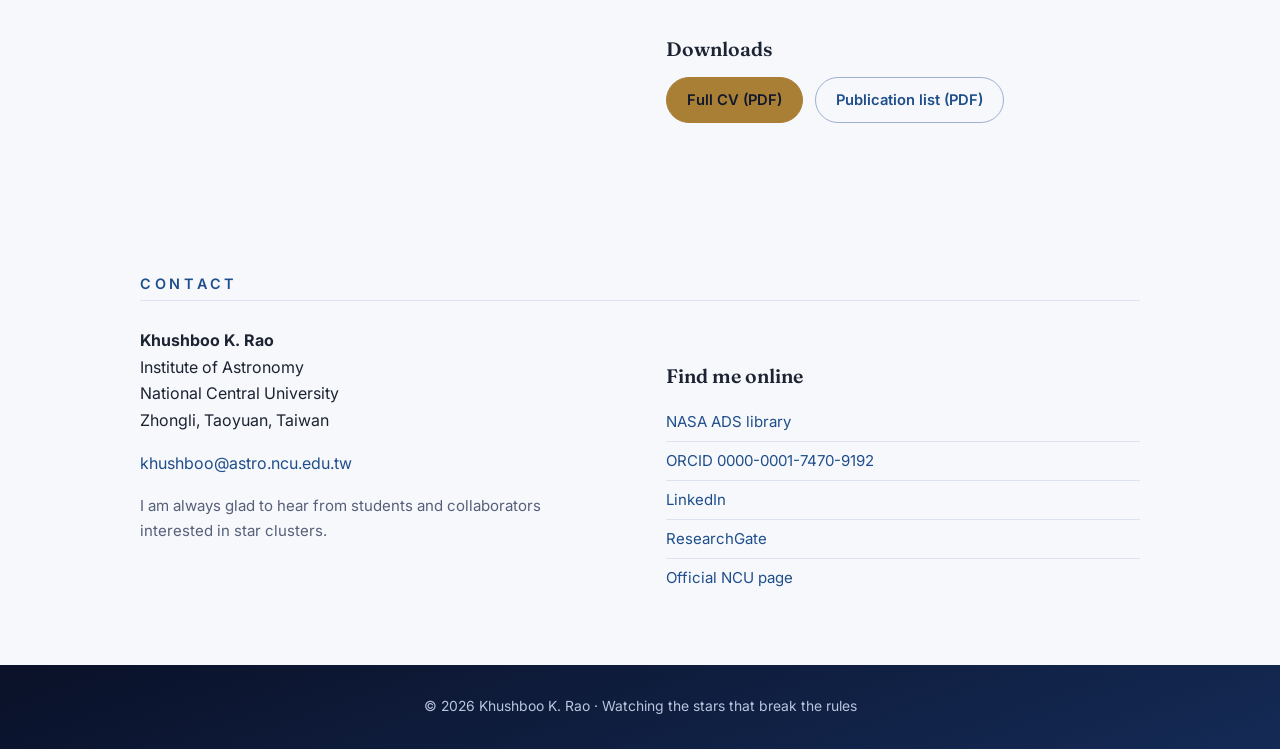
==== commit 251a1eb5: "Fix the hero photo path again, shrink it, and guard against recurrence The file on disk is images/kk" ====
--- a/index.html
+++ b/index.html
@@ -11,7 +11,7 @@
     <meta property="og:description"
         content="Postdoctoral researcher studying unusual stellar populations in open clusters with photometry, spectroscopy, time-series data, and machine learning.">
     <meta property="og:type" content="website">
-    <meta property="og:image" content="images/kk4.jpeg">
+    <meta property="og:image" content="images/kk4.jpg">
     <link rel="icon"
         href="data:image/svg+xml,%3Csvg xmlns='http://www.w3.org/2000/svg' viewBox='0 0 100 100'%3E%3Ctext y='.9em' font-size='90'%3E%E2%9C%A6%3C/text%3E%3C/svg%3E">
     <link rel="preconnect" href="https://fonts.googleapis.com">
@@ -81,8 +81,8 @@
                     </ul>
                 </div>
                 <figure class="hero-photo">
-                    <img src="images/kk4.jpeg" alt="Portrait of Khushboo K. Rao"
-                        > 
+                    <img src="images/kk4.jpg" alt="Portrait of Khushboo K. Rao"
+                        width="760" height="760"> 
                 </figure>
             </div>
         </section>
